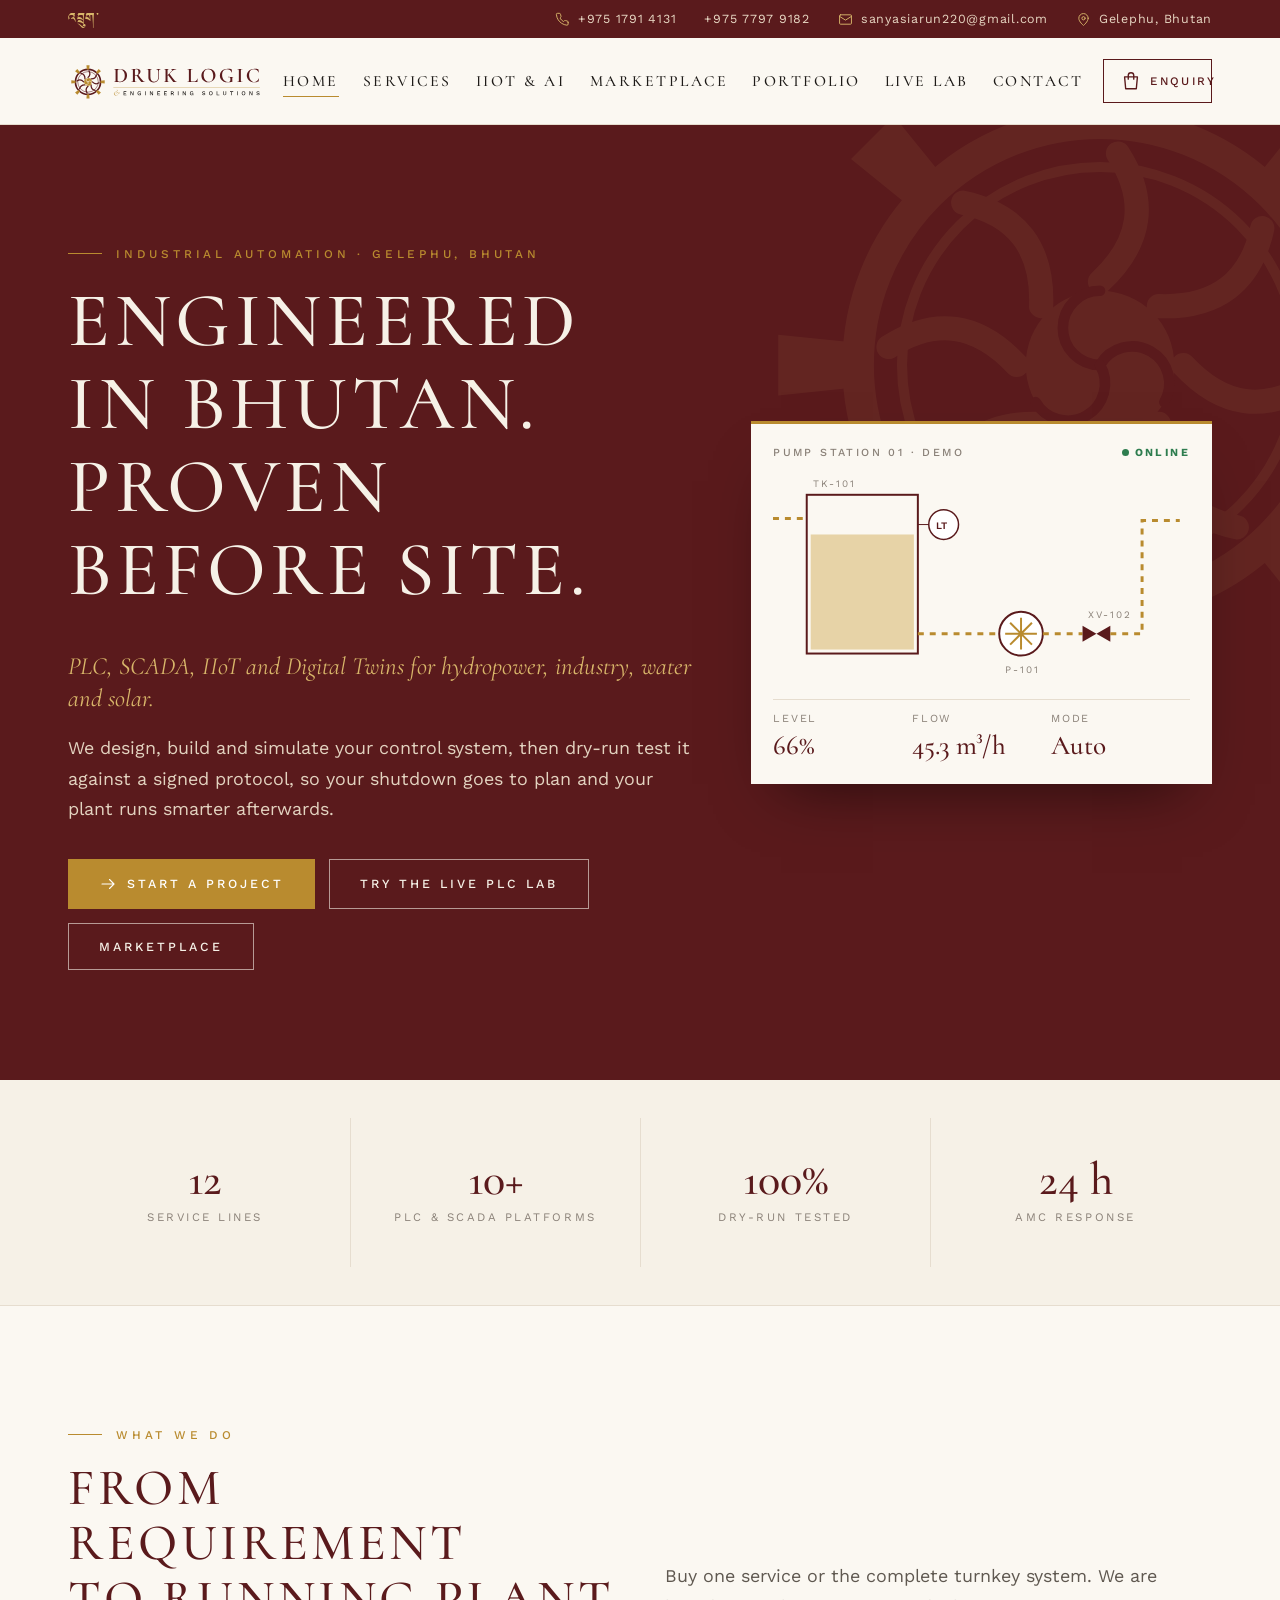
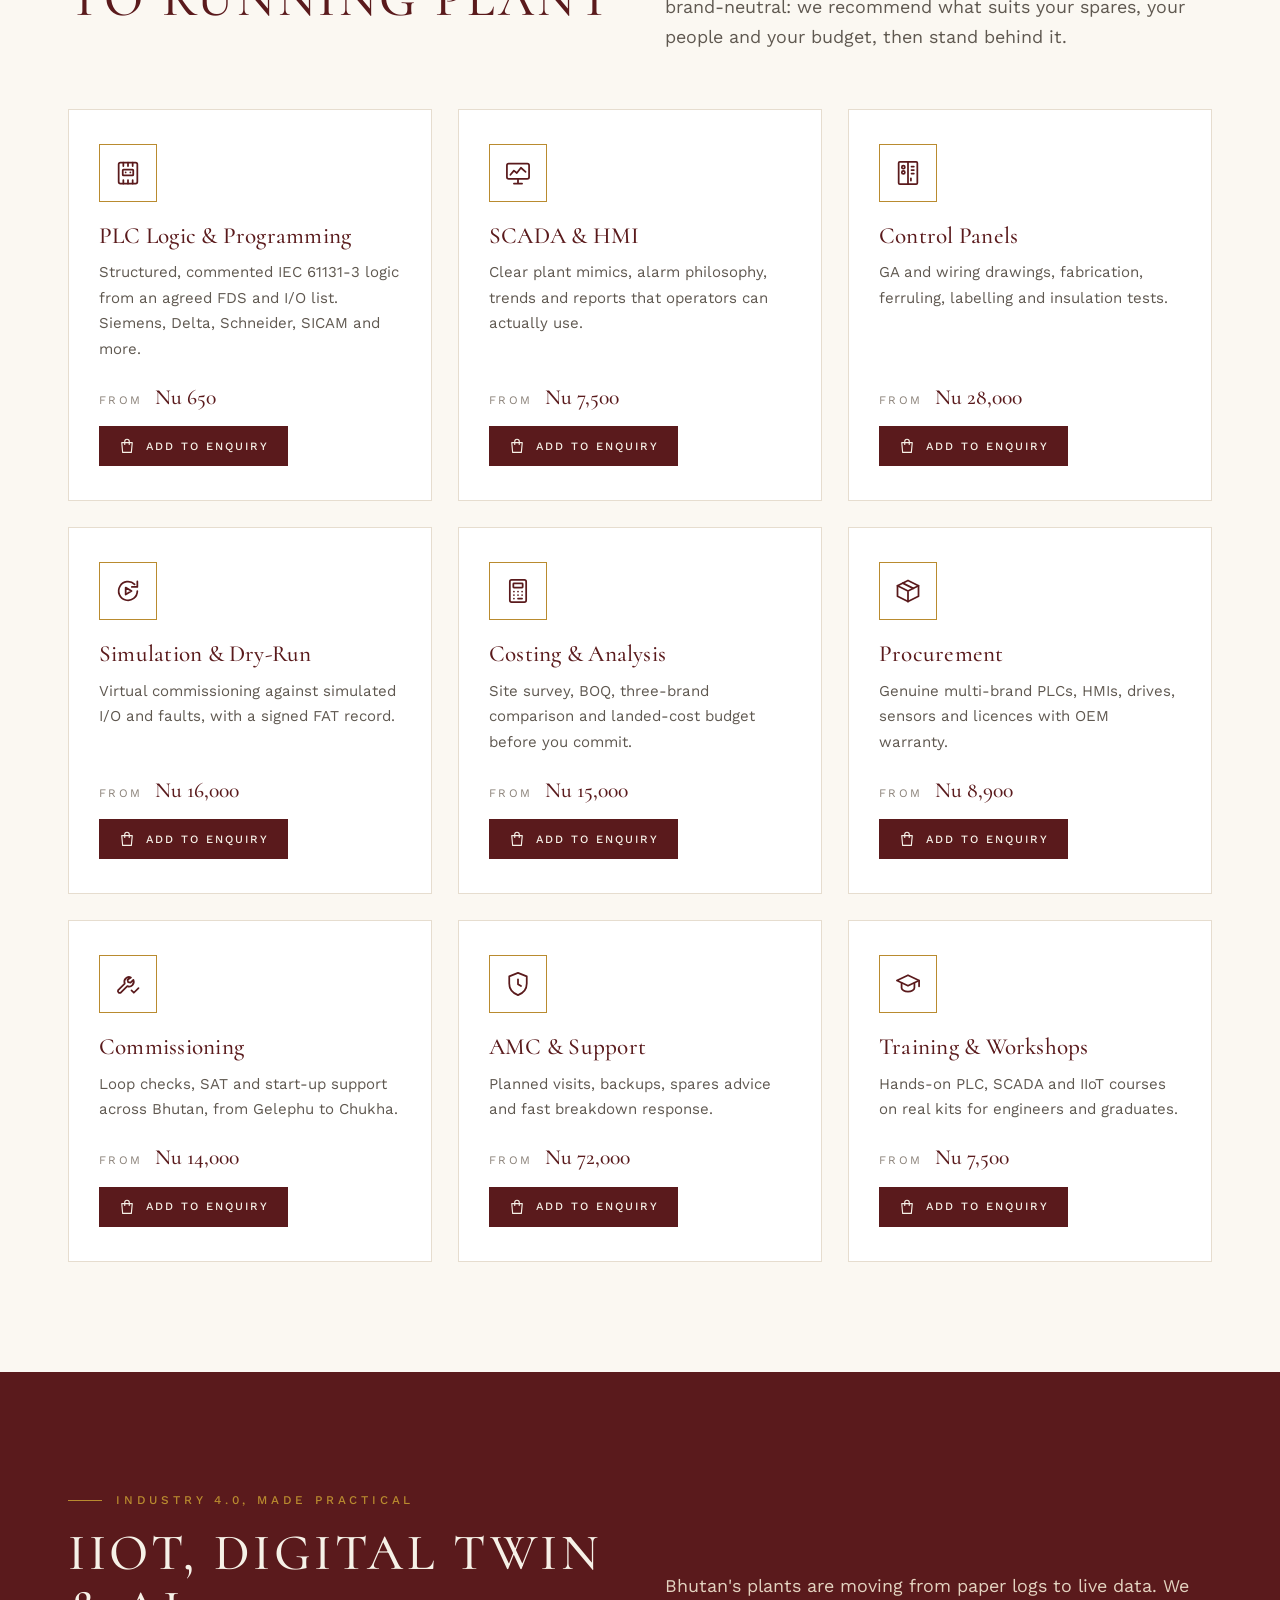
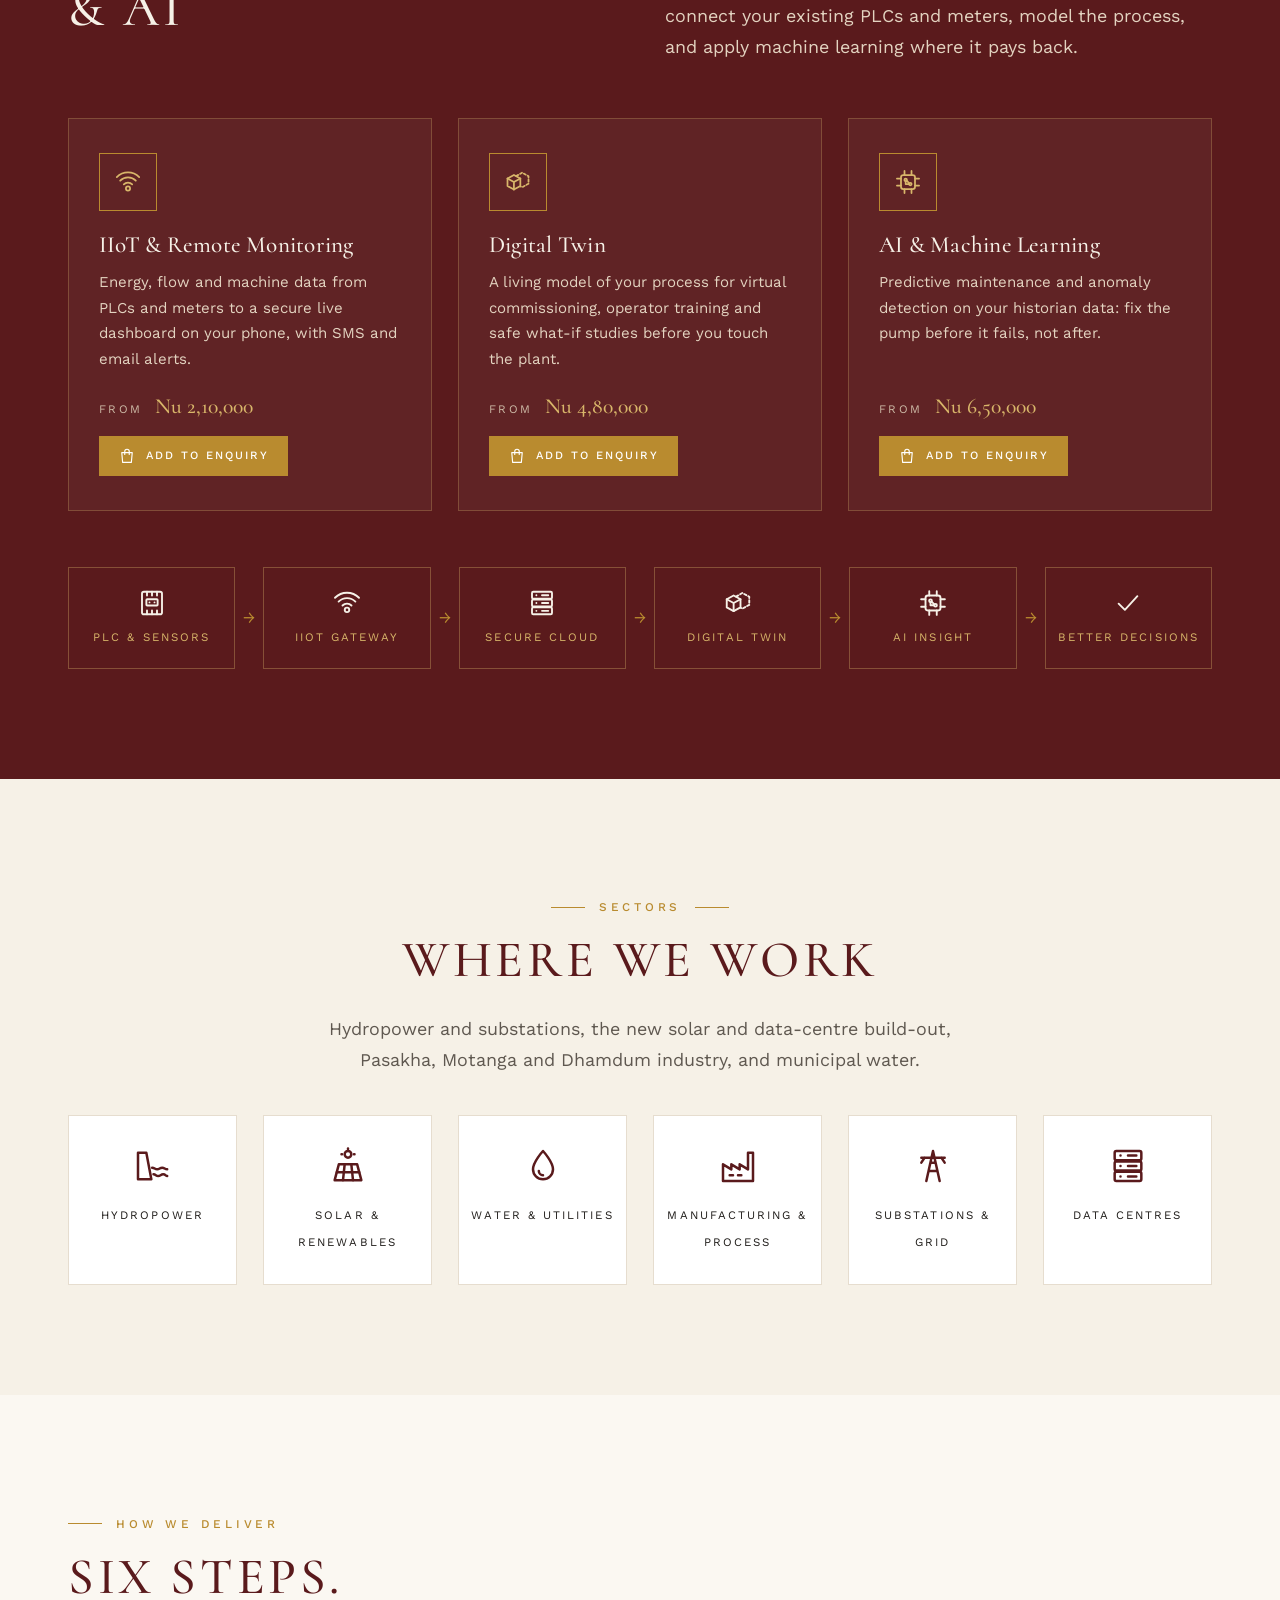
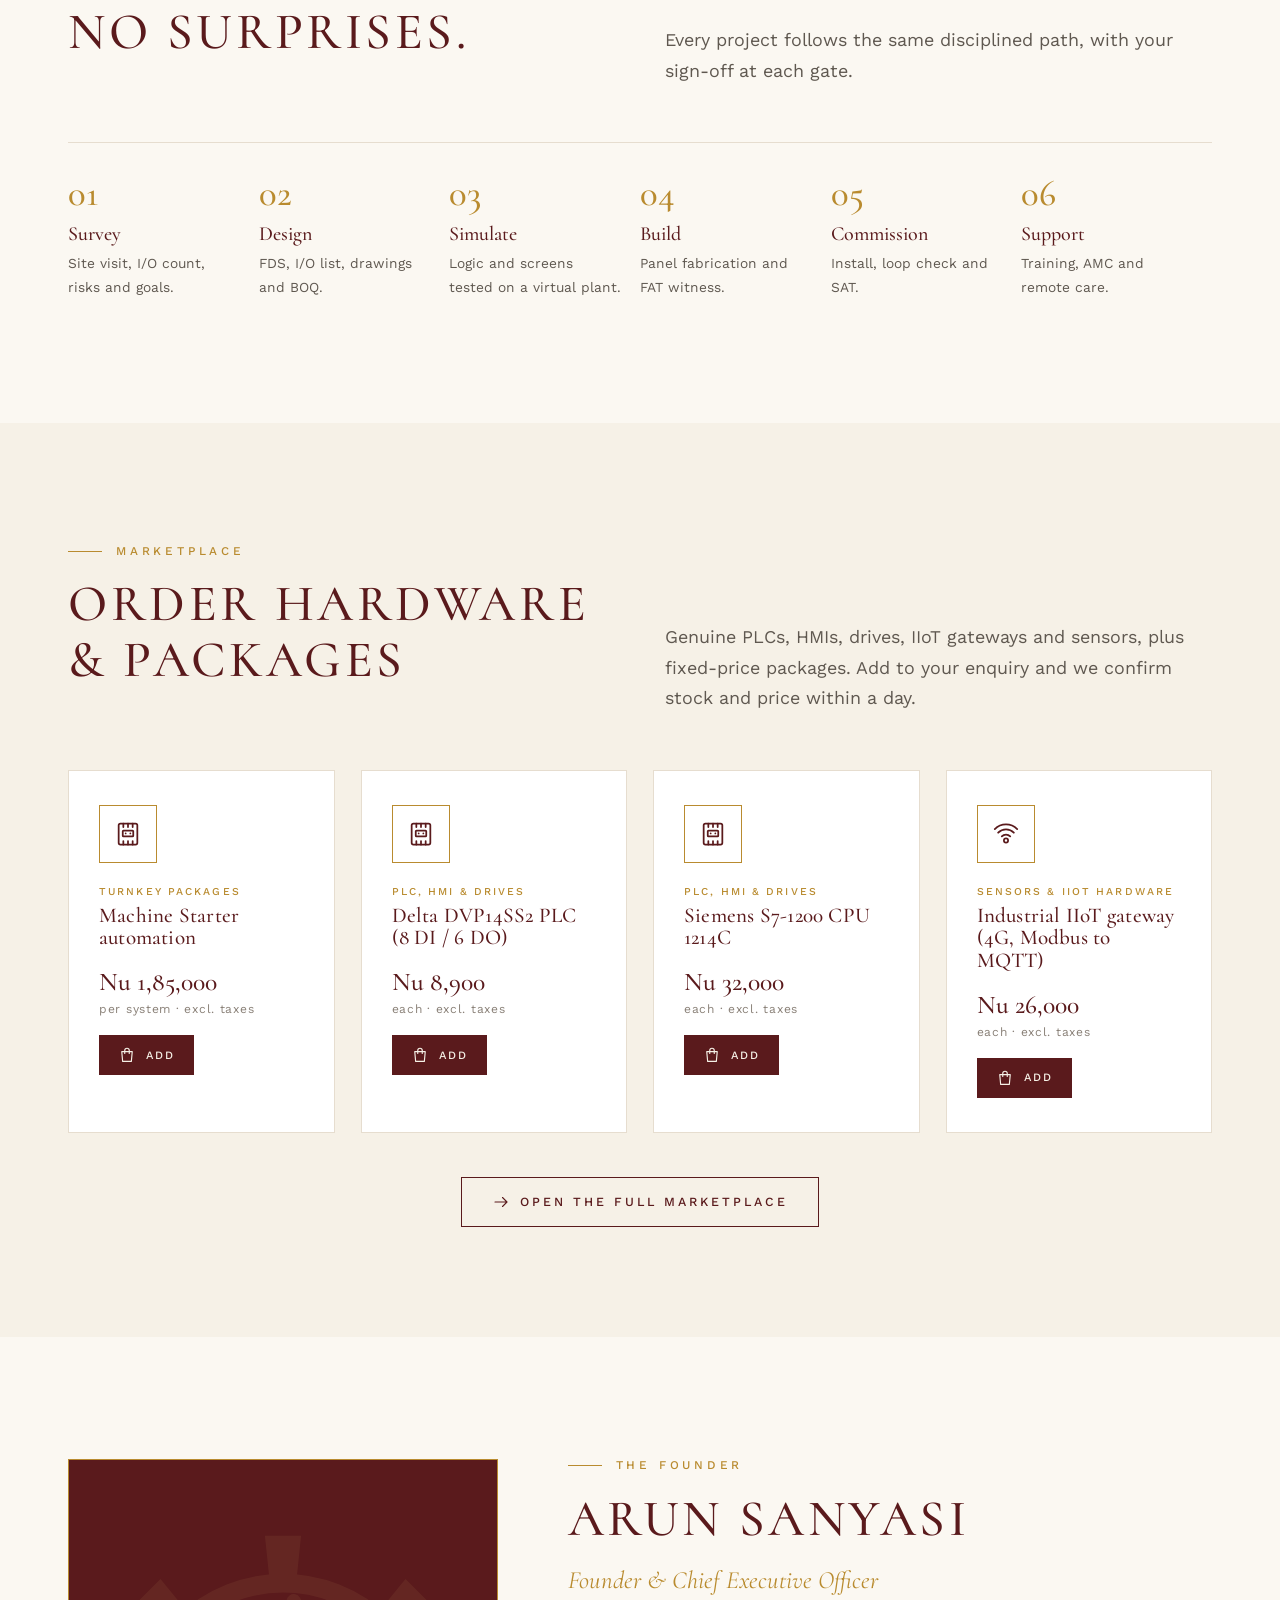
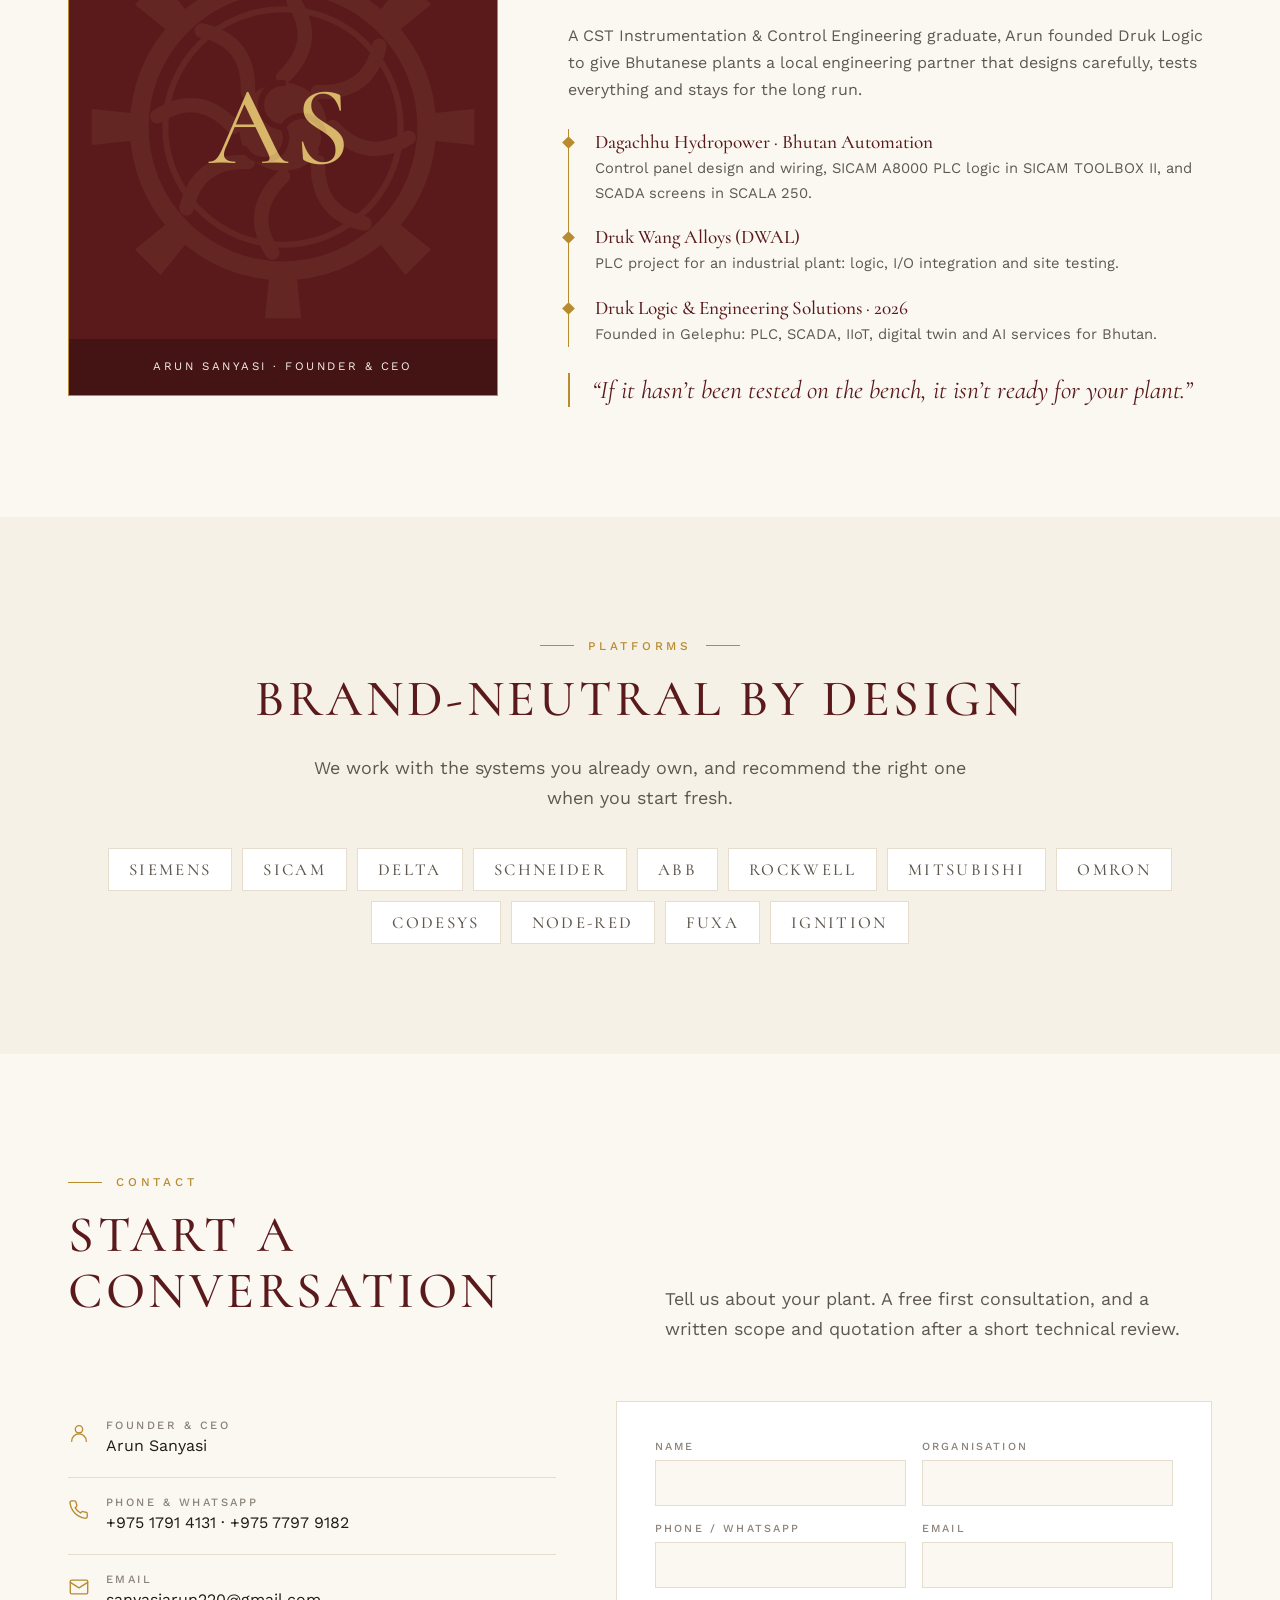
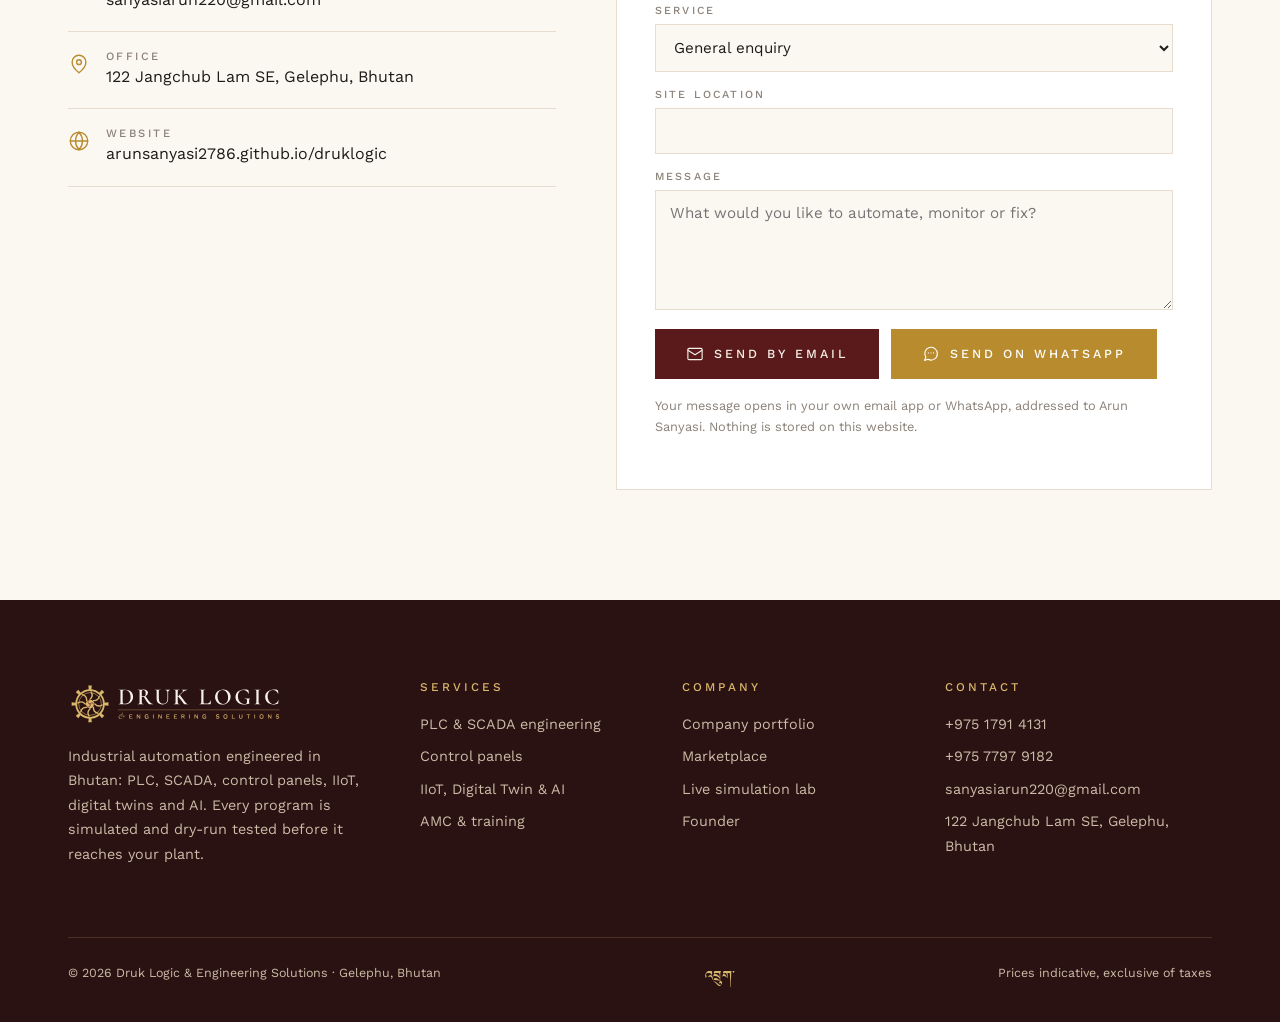
==== index.html @ 0a95125b "Launch Druk Logic & Engineering Solutions website Home, marketplace with enquiry basket (email/Whats" ====
<!DOCTYPE html><html lang="en"><head><meta charset="utf-8"><meta name="viewport" content="width=device-width, initial-scale=1">
<title>Druk Logic & Engineering Solutions | PLC, SCADA, IIoT & Digital Twin, Bhutan</title><meta name="description" content="Bhutanese industrial automation company in Gelephu: PLC logic, SCADA, control panels, IIoT, digital twins and AI. Every program dry-run tested before site.">
<meta property="og:title" content="Druk Logic & Engineering Solutions | PLC, SCADA, IIoT & Digital Twin, Bhutan"><meta property="og:description" content="Bhutanese industrial automation company in Gelephu: PLC logic, SCADA, control panels, IIoT, digital twins and AI. Every program dry-run tested before site."><meta property="og:image" content="https://arunsanyasi2786.github.io/druklogic/assets/img/share.png">
<link rel="icon" href="assets/img/favicon.svg" type="image/svg+xml"><link rel="apple-touch-icon" href="assets/img/icon.png"><link rel="preconnect" href="https://fonts.googleapis.com"><link rel="preconnect" href="https://fonts.gstatic.com" crossorigin><link href="https://fonts.googleapis.com/css2?family=Cormorant:ital,wght@0,400;0,500;0,600;1,400;1,500&family=Work+Sans:wght@300;400;500;600&family=Jomolhari&family=JetBrains+Mono:wght@500;700&display=swap" rel="stylesheet">
<link rel="stylesheet" href="assets/css/site.css"></head><body>
<div class="topbar"><div class="wrap"><span class="dz" title="Druk">འབྲུག་</span>
<a href="tel:+97517914131"><i data-i="phone" class="ico"></i>+975 1791 4131</a><a class="hide-s" href="tel:+97577979182">+975 7797 9182</a>
<a href="mailto:sanyasiarun220@gmail.com"><i data-i="mail" class="ico"></i>sanyasiarun220@gmail.com</a><span class="hide-s"><i data-i="pin" class="ico"></i>Gelephu, Bhutan</span></div></div>
<header class="site"><div class="wrap"><a class="logo" href="index.html" aria-label="Druk Logic & Engineering Solutions home"><img src="assets/img/logo.svg" alt="Druk Logic & Engineering Solutions"></a>
<nav class="main"><a href="index.html" class="on">Home</a><a href="index.html#services" class="">Services</a><a href="index.html#digital" class="">IIoT & AI</a><a href="marketplace.html" class="">Marketplace</a><a href="portfolio.html" class="">Portfolio</a><a href="lab.html" class="">Live Lab</a><a href="index.html#contact" class="">Contact</a></nav>
<div style="display:flex;gap:12px;align-items:center"><button class="basket-btn" data-open-basket><i data-i="bag" class="ico"></i><span class="hide-s">Enquiry</span><b class="basket-count" style="display:none">0</b></button>
<button class="menu-btn" aria-label="Menu"><i data-i="menu" class="ico"></i></button></div></div></header>
<section class="hero" style="padding:0"><img class="wheel" src="assets/img/wheel-gold.svg" alt=""><div class="wrap">
<div><span class="kicker">Industrial automation  ·  Gelephu, Bhutan</span><h1>Engineered in Bhutan.<br>Proven before site.</h1>
<p class="italic">PLC, SCADA, IIoT and Digital Twins for hydropower, industry, water and solar.</p>
<p class="lead">We design, build and simulate your control system, then dry-run test it against a signed protocol, so your shutdown goes to plan and your plant runs smarter afterwards.</p>
<div class="cta"><a class="btn gold" href="#contact"><i data-i="arrow" class="ico"></i> Start a project</a><a class="btn light" href="lab.html">Try the live PLC lab</a><a class="btn light" href="marketplace.html">Marketplace</a></div></div>
<div class="mimic" aria-label="Live pump station mimic (demonstration)"><div class="hd"><span>Pump station 01  ·  Demo</span><b>Online</b></div>
<svg viewBox="0 0 420 220" font-family="Work Sans" font-size="10">
<rect x="34" y="26" width="112" height="160" fill="none" stroke="#5A1A1C" stroke-width="2"/>
<rect class="lvl" x="38" y="66" width="104" height="116" fill="#D8B66A" opacity=".55"/>
<text x="40" y="18" fill="#8A8178" letter-spacing="2">TK-101</text>
<circle cx="90" cy="14" r="0" /><path d="M146 166H226" stroke="#B98B2F" stroke-width="3" class="flow"/>
<circle cx="250" cy="166" r="22" fill="#fff" stroke="#5A1A1C" stroke-width="2"/><g class="spin"><path d="M250 150v32M234 166h32M239 155l22 22M261 155l-22 22" stroke="#B98B2F" stroke-width="2"/></g>
<text x="234" y="206" fill="#8A8178" letter-spacing="2">P-101</text>
<path d="M272 166H312" stroke="#B98B2F" stroke-width="3" class="flow"/><path d="M312 158l14 8-14 8zM340 158l-14 8 14 8z" fill="#5A1A1C"/>
<path d="M340 166H372V52H410" stroke="#B98B2F" stroke-width="3" class="flow" fill="none"/><text x="318" y="150" fill="#8A8178" letter-spacing="2">XV-102</text>
<circle cx="172" cy="56" r="15" fill="#fff" stroke="#5A1A1C" stroke-width="1.5"/><text x="164" y="60" fill="#5A1A1C" font-weight="600">LT</text><path d="M157 56h-11" stroke="#5A1A1C"/>
<path d="M0 50H34" stroke="#B98B2F" stroke-width="3" class="flow"/></svg>
<div class="kpis"><div>Level<b id="kL">68%</b></div><div>Flow<b id="kF">42.6 m³/h</b></div><div>Mode<b>Auto</b></div></div></div></div></section>
<div class="stats"><div class="wrap"><div><b>12</b><span>Service lines</span></div><div><b>10+</b><span>PLC &amp; SCADA platforms</span></div><div><b>100%</b><span>Dry-run tested</span></div><div><b>24 h</b><span>AMC response</span></div></div></div>

<section id="services"><div class="wrap"><div class="head"><div><span class="kicker">What we do</span><h2>From requirement<br>to running plant</h2></div>
<p class="lead">Buy one service or the complete turnkey system. We are brand-neutral: we recommend what suits your spares, your people and your budget, then stand behind it.</p></div>
<div class="grid g3"><article class="card reveal"><div class="ic"><i data-i="plc" class="ico"></i></div><h3>PLC Logic & Programming</h3><p>Structured, commented IEC 61131-3 logic from an agreed FDS and I/O list. Siemens, Delta, Schneider, SICAM and more.</p>
<div class="from">From <b data-price="E04"></b></div><div class="acts"><button class="btn sm" data-add="E04"><i data-i="bag" class="ico"></i> Add to enquiry</button></div></article><article class="card reveal"><div class="ic"><i data-i="scada" class="ico"></i></div><h3>SCADA & HMI</h3><p>Clear plant mimics, alarm philosophy, trends and reports that operators can actually use.</p>
<div class="from">From <b data-price="E06"></b></div><div class="acts"><button class="btn sm" data-add="E06"><i data-i="bag" class="ico"></i> Add to enquiry</button></div></article><article class="card reveal"><div class="ic"><i data-i="panel" class="ico"></i></div><h3>Control Panels</h3><p>GA and wiring drawings, fabrication, ferruling, labelling and insulation tests.</p>
<div class="from">From <b data-price="E07"></b></div><div class="acts"><button class="btn sm" data-add="E07"><i data-i="bag" class="ico"></i> Add to enquiry</button></div></article><article class="card reveal"><div class="ic"><i data-i="simulation" class="ico"></i></div><h3>Simulation & Dry-Run</h3><p>Virtual commissioning against simulated I/O and faults, with a signed FAT record.</p>
<div class="from">From <b data-price="E09"></b></div><div class="acts"><button class="btn sm" data-add="E09"><i data-i="bag" class="ico"></i> Add to enquiry</button></div></article><article class="card reveal"><div class="ic"><i data-i="costing" class="ico"></i></div><h3>Costing & Analysis</h3><p>Site survey, BOQ, three-brand comparison and landed-cost budget before you commit.</p>
<div class="from">From <b data-price="E03"></b></div><div class="acts"><button class="btn sm" data-add="E03"><i data-i="bag" class="ico"></i> Add to enquiry</button></div></article><article class="card reveal"><div class="ic"><i data-i="procurement" class="ico"></i></div><h3>Procurement</h3><p>Genuine multi-brand PLCs, HMIs, drives, sensors and licences with OEM warranty.</p>
<div class="from">From <b data-price="H01"></b></div><div class="acts"><button class="btn sm" data-add="H01"><i data-i="bag" class="ico"></i> Add to enquiry</button></div></article><article class="card reveal"><div class="ic"><i data-i="commissioning" class="ico"></i></div><h3>Commissioning</h3><p>Loop checks, SAT and start-up support across Bhutan, from Gelephu to Chukha.</p>
<div class="from">From <b data-price="E10"></b></div><div class="acts"><button class="btn sm" data-add="E10"><i data-i="bag" class="ico"></i> Add to enquiry</button></div></article><article class="card reveal"><div class="ic"><i data-i="amc" class="ico"></i></div><h3>AMC & Support</h3><p>Planned visits, backups, spares advice and fast breakdown response.</p>
<div class="from">From <b data-price="S01"></b></div><div class="acts"><button class="btn sm" data-add="S01"><i data-i="bag" class="ico"></i> Add to enquiry</button></div></article><article class="card reveal"><div class="ic"><i data-i="training" class="ico"></i></div><h3>Training & Workshops</h3><p>Hands-on PLC, SCADA and IIoT courses on real kits for engineers and graduates.</p>
<div class="from">From <b data-price="T01"></b></div><div class="acts"><button class="btn sm" data-add="T01"><i data-i="bag" class="ico"></i> Add to enquiry</button></div></article></div></div></section>

<section class="dark" id="digital"><div class="wrap"><div class="head"><div><span class="kicker">Industry 4.0, made practical</span><h2>IIoT, Digital Twin<br>&amp; AI</h2></div>
<p class="lead">Bhutan's plants are moving from paper logs to live data. We connect your existing PLCs and meters, model the process, and apply machine learning where it pays back.</p></div>
<div class="grid g3"><article class="card reveal"><div class="ic"><i data-i="iiot" class="ico"></i></div><h3>IIoT & Remote Monitoring</h3><p>Energy, flow and machine data from PLCs and meters to a secure live dashboard on your phone, with SMS and email alerts.</p><div class="from" style="color:#CDBBA7">From <b data-price="D01" style="color:var(--gold-l)"></b></div>
<div class="acts"><button class="btn sm gold" data-add="D01"><i data-i="bag" class="ico"></i> Add to enquiry</button></div></article><article class="card reveal"><div class="ic"><i data-i="twin" class="ico"></i></div><h3>Digital Twin</h3><p>A living model of your process for virtual commissioning, operator training and safe what-if studies before you touch the plant.</p><div class="from" style="color:#CDBBA7">From <b data-price="D04" style="color:var(--gold-l)"></b></div>
<div class="acts"><button class="btn sm gold" data-add="D04"><i data-i="bag" class="ico"></i> Add to enquiry</button></div></article><article class="card reveal"><div class="ic"><i data-i="ai" class="ico"></i></div><h3>AI & Machine Learning</h3><p>Predictive maintenance and anomaly detection on your historian data: fix the pump before it fails, not after.</p><div class="from" style="color:#CDBBA7">From <b data-price="D05" style="color:var(--gold-l)"></b></div>
<div class="acts"><button class="btn sm gold" data-add="D05"><i data-i="bag" class="ico"></i> Add to enquiry</button></div></article></div>
<div class="chain reveal"><div><i data-i="plc" class="ico"></i>PLC &amp; sensors</div><i>&rarr;</i><div><i data-i="iiot" class="ico"></i>IIoT gateway</div><i>&rarr;</i><div><i data-i="datacentre" class="ico"></i>Secure cloud</div><i>&rarr;</i><div><i data-i="twin" class="ico"></i>Digital twin</div><i>&rarr;</i><div><i data-i="ai" class="ico"></i>AI insight</div><i>&rarr;</i><div><i data-i="check" class="ico"></i>Better decisions</div></div></div></section>

<section class="alt"><div class="wrap center"><span class="kicker">Sectors</span><h2>Where we work</h2><p class="lead">Hydropower and substations, the new solar and data-centre build-out, Pasakha, Motanga and Dhamdum industry, and municipal water.</p>
<div class="grid g6" style="margin-top:40px"><div class="sector reveal"><i data-i="hydro" class="ico"></i><span>Hydropower</span></div><div class="sector reveal"><i data-i="solar" class="ico"></i><span>Solar & Renewables</span></div><div class="sector reveal"><i data-i="water" class="ico"></i><span>Water & Utilities</span></div><div class="sector reveal"><i data-i="industry" class="ico"></i><span>Manufacturing & Process</span></div><div class="sector reveal"><i data-i="substation" class="ico"></i><span>Substations & Grid</span></div><div class="sector reveal"><i data-i="datacentre" class="ico"></i><span>Data Centres</span></div></div></div></section>

<section><div class="wrap"><div class="head"><div><span class="kicker">How we deliver</span><h2>Six steps.<br>No surprises.</h2></div><p class="lead">Every project follows the same disciplined path, with your sign-off at each gate.</p></div>
<div class="steps"><div><b>Survey</b><p>Site visit, I/O count, risks and goals.</p></div><div><b>Design</b><p>FDS, I/O list, drawings and BOQ.</p></div><div><b>Simulate</b><p>Logic and screens tested on a virtual plant.</p></div>
<div><b>Build</b><p>Panel fabrication and FAT witness.</p></div><div><b>Commission</b><p>Install, loop check and SAT.</p></div><div><b>Support</b><p>Training, AMC and remote care.</p></div></div></div></section>

<section class="alt"><div class="wrap"><div class="head"><div><span class="kicker">Marketplace</span><h2>Order hardware<br>&amp; packages</h2></div>
<p class="lead">Genuine PLCs, HMIs, drives, IIoT gateways and sensors, plus fixed-price packages. Add to your enquiry and we confirm stock and price within a day.</p></div>
<div class="grid g4"><article class="card prod reveal"><div class="ic"><i data-i="plc" class="ico"></i></div><div class="cat">Turnkey Packages</div><h3>Machine Starter automation</h3>
<div class="price" data-price="P01"></div><div class="unit">per system  ·  excl. taxes</div><div class="acts"><button class="btn sm" data-add="P01"><i data-i="bag" class="ico"></i> Add</button></div></article><article class="card prod reveal"><div class="ic"><i data-i="plc" class="ico"></i></div><div class="cat">PLC, HMI & Drives</div><h3>Delta DVP14SS2 PLC (8 DI / 6 DO)</h3>
<div class="price" data-price="H01"></div><div class="unit">each  ·  excl. taxes</div><div class="acts"><button class="btn sm" data-add="H01"><i data-i="bag" class="ico"></i> Add</button></div></article><article class="card prod reveal"><div class="ic"><i data-i="plc" class="ico"></i></div><div class="cat">PLC, HMI & Drives</div><h3>Siemens S7-1200 CPU 1214C</h3>
<div class="price" data-price="H06"></div><div class="unit">each  ·  excl. taxes</div><div class="acts"><button class="btn sm" data-add="H06"><i data-i="bag" class="ico"></i> Add</button></div></article><article class="card prod reveal"><div class="ic"><i data-i="iiot" class="ico"></i></div><div class="cat">Sensors & IIoT Hardware</div><h3>Industrial IIoT gateway (4G, Modbus to MQTT)</h3>
<div class="price" data-price="I01"></div><div class="unit">each  ·  excl. taxes</div><div class="acts"><button class="btn sm" data-add="I01"><i data-i="bag" class="ico"></i> Add</button></div></article></div><div class="center" style="margin-top:44px"><a class="btn line" href="marketplace.html"><i data-i="arrow" class="ico"></i> Open the full marketplace</a></div></div></section>

<section id="founder"><div class="wrap founder"><div class="portrait reveal"><img class="wheel" src="assets/img/wheel-gold.svg" alt=""><div class="mono">AS</div><div class="cap">Arun Sanyasi  ·  Founder & CEO</div></div>
<div><span class="kicker">The founder</span><h2>Arun Sanyasi</h2><p class="italic" style="margin-top:-8px">Founder & Chief Executive Officer</p>
<p>A CST Instrumentation & Control Engineering graduate, Arun founded Druk Logic to give Bhutanese plants a local engineering partner that designs carefully, tests everything and stays for the long run.</p>
<div class="timeline"><div><b>Dagachhu Hydropower  ·  Bhutan Automation</b><p>Control panel design and wiring, SICAM A8000 PLC logic in SICAM TOOLBOX II, and SCADA screens in SCALA 250.</p></div>
<div><b>Druk Wang Alloys (DWAL)</b><p>PLC project for an industrial plant: logic, I/O integration and site testing.</p></div>
<div><b>Druk Logic &amp; Engineering Solutions  ·  2026</b><p>Founded in Gelephu: PLC, SCADA, IIoT, digital twin and AI services for Bhutan.</p></div></div>
<blockquote>“If it hasn’t been tested on the bench, it isn’t ready for your plant.”</blockquote></div></div></section>

<section class="alt"><div class="wrap center"><span class="kicker">Platforms</span><h2>Brand-neutral by design</h2><p class="lead" style="margin-bottom:34px">We work with the systems you already own, and recommend the right one when you start fresh.</p><div class="chips"><span>Siemens</span><span>SICAM</span><span>Delta</span><span>Schneider</span><span>ABB</span><span>Rockwell</span><span>Mitsubishi</span><span>Omron</span><span>CODESYS</span><span>Node-RED</span><span>FUXA</span><span>Ignition</span></div></div></section>

<section id="contact"><div class="wrap"><div class="head"><div><span class="kicker">Contact</span><h2>Start a<br>conversation</h2></div><p class="lead">Tell us about your plant. A free first consultation, and a written scope and quotation after a short technical review.</p></div>
<div class="contact"><div class="info">
<div><i data-i="user" class="ico"></i><span><b>Founder &amp; CEO</b>Arun Sanyasi</span></div>
<div><i data-i="phone" class="ico"></i><span><b>Phone &amp; WhatsApp</b><a href="tel:+97517914131">+975 1791 4131</a>  ·  <a href="tel:+97577979182">+975 7797 9182</a></span></div>
<div><i data-i="mail" class="ico"></i><span><b>Email</b><a href="mailto:sanyasiarun220@gmail.com">sanyasiarun220@gmail.com</a></span></div>
<div><i data-i="pin" class="ico"></i><span><b>Office</b>122 Jangchub Lam SE, Gelephu, Bhutan</span></div>
<div><i data-i="globe" class="ico"></i><span><b>Website</b>arunsanyasi2786.github.io/druklogic</span></div></div>
<form class="q" data-enquiry><label>Name<input name="name" required></label><label>Organisation<input name="org"></label>
<label>Phone / WhatsApp<input name="phone" required></label><label>Email<input name="email" type="email"></label>
<label class="full">Service<select name="service"><option>General enquiry</option><option>PLC Logic & Programming</option><option>SCADA & HMI</option><option>Control Panels</option><option>Simulation & Dry-Run</option><option>Costing & Analysis</option><option>Procurement</option><option>Commissioning</option><option>AMC & Support</option><option>IIoT & Remote Monitoring</option><option>Digital Twin</option><option>AI & Machine Learning</option><option>Training & Workshops</option></select></label>
<label class="full">Site location<input name="site"></label><label class="full">Message<textarea name="msg" placeholder="What would you like to automate, monitor or fix?"></textarea></label>
<div class="full send"><button class="btn" data-via="mail" type="submit"><i data-i="mail" class="ico"></i> Send by email</button><button class="btn gold" data-via="wa" type="submit"><i data-i="chat" class="ico"></i> Send on WhatsApp</button></div>
<p class="full note">Your message opens in your own email app or WhatsApp, addressed to Arun Sanyasi. Nothing is stored on this website.</p></form></div></div></section>
<footer><div class="wrap"><div class="cols">
<div><a class="logo" href="index.html"><img src="assets/img/logo-reverse.svg" alt="Druk Logic & Engineering Solutions" style="background:transparent"></a>
<p style="color:#CDBBA7">Industrial automation engineered in Bhutan: PLC, SCADA, control panels, IIoT, digital twins and AI. Every program is simulated and dry-run tested before it reaches your plant.</p></div>
<div><h4>Services</h4><a href="index.html#services">PLC &amp; SCADA engineering</a><a href="index.html#services">Control panels</a><a href="index.html#digital">IIoT, Digital Twin &amp; AI</a><a href="index.html#services">AMC &amp; training</a></div>
<div><h4>Company</h4><a href="portfolio.html">Company portfolio</a><a href="marketplace.html">Marketplace</a><a href="lab.html">Live simulation lab</a><a href="index.html#founder">Founder</a></div>
<div><h4>Contact</h4><a href="tel:+97517914131">+975 1791 4131</a><a href="tel:+97577979182">+975 7797 9182</a><a href="mailto:sanyasiarun220@gmail.com">sanyasiarun220@gmail.com</a><a href="https://www.google.com/maps/search/?api=1&query=Jangchub+Lam+Gelephu+Bhutan" target="_blank" rel="noopener">122 Jangchub Lam SE, Gelephu, Bhutan</a></div>
</div><div class="base"><span>&copy; 2026 Druk Logic & Engineering Solutions  ·  Gelephu, Bhutan</span><span class="dz" style="color:var(--gold-l);font-size:1.1rem">འབྲུག་</span><span>Prices indicative, exclusive of taxes</span></div></div></footer>
<script src="assets/js/data.js"></script><script src="assets/js/site.js"></script>
<script>setInterval(()=>{const t=Date.now()/1000;document.getElementById('kL').textContent=Math.round(68+12*Math.sin(t/1.4))+'%';document.getElementById('kF').textContent=(42.6+3*Math.sin(t/2.1)).toFixed(1)+' m³/h'},1000)</script>
</body></html>
---- assets/css/site.css ----
:root{
  --maroon:#5A1A1C;--maroon2:#6E2425;--gold:#B98B2F;--gold-l:#D8B66A;--ink:#1E1B18;--ivory:#F6F1E7;--paper:#FBF8F2;
  --stone:#8A8178;--muted:#5F5850;--line:#E6DDCF;--white:#fff;--ok:#2E7D4F;
  --serif:'Cormorant',Georgia,'Times New Roman',serif;--sans:'Work Sans',system-ui,-apple-system,'Segoe UI',sans-serif;--dz:'Jomolhari',serif;
  --shadow:0 18px 40px -24px rgba(58,20,20,.35);
}
*{box-sizing:border-box}
html{scroll-behavior:smooth}
body{margin:0;font-family:var(--sans);font-size:16px;line-height:1.7;color:var(--ink);background:var(--paper);-webkit-font-smoothing:antialiased}
img,svg{display:block;max-width:100%}
a{color:inherit;text-decoration:none}
button{font:inherit;cursor:pointer}
.wrap{max-width:1200px;margin:0 auto;padding:0 28px}
.ico{width:22px;height:22px;flex:none}
.dz{font-family:var(--dz)}

/* type */
h1,h2,h3{font-family:var(--serif);font-weight:500;line-height:1.08;margin:0 0 .5em;color:var(--maroon)}
h1{font-size:clamp(2.6rem,6vw,4.9rem);text-transform:uppercase;letter-spacing:.06em}
h2{font-size:clamp(2rem,4vw,3.2rem);text-transform:uppercase;letter-spacing:.07em}
h3{font-size:1.6rem;letter-spacing:.01em}
p{margin:0 0 1em;color:var(--muted)}
.kicker{display:inline-flex;align-items:center;gap:14px;font:500 .74rem var(--sans);letter-spacing:.32em;text-transform:uppercase;color:var(--gold);margin-bottom:1.2rem}
.kicker:before{content:"";width:34px;height:1px;background:var(--gold)}
.lead{font-size:1.12rem;max-width:680px}
.italic{font-family:var(--serif);font-style:italic;font-size:1.55rem;color:var(--gold);line-height:1.3}
.center{text-align:center}.center .kicker:after{content:"";width:34px;height:1px;background:var(--gold)}
.center .lead{margin-left:auto;margin-right:auto}

/* buttons */
.btn{display:inline-flex;align-items:center;gap:10px;padding:15px 30px;border:1px solid var(--maroon);background:var(--maroon);color:var(--ivory);font:500 .78rem var(--sans);letter-spacing:.24em;text-transform:uppercase;transition:.25s}
.btn:hover{background:var(--maroon2)}
.btn.gold{background:var(--gold);border-color:var(--gold);color:#fff}.btn.gold:hover{background:#a37a27}
.btn.line{background:transparent;color:var(--maroon)}.btn.line:hover{background:var(--maroon);color:var(--ivory)}
.btn.light{background:transparent;color:var(--ivory);border-color:rgba(246,241,231,.6)}.btn.light:hover{background:var(--ivory);color:var(--maroon)}
.btn.sm{padding:10px 18px;font-size:.7rem;letter-spacing:.18em}
.btn .ico{width:18px;height:18px}

/* top bar + header */
.topbar{background:var(--maroon);color:#E7D6C2;font-size:.78rem;letter-spacing:.06em}
.topbar .wrap{display:flex;gap:28px;justify-content:flex-end;align-items:center;min-height:38px;flex-wrap:wrap}
.topbar a,.topbar span{display:inline-flex;gap:8px;align-items:center}.topbar .ico{width:15px;height:15px;color:var(--gold-l)}
.topbar .dz{margin-right:auto;color:var(--gold-l);font-size:1.05rem}
header.site{position:sticky;top:0;z-index:40;background:rgba(251,248,242,.94);backdrop-filter:blur(10px);border-bottom:1px solid var(--line)}
header.site .wrap{display:flex;align-items:center;justify-content:space-between;min-height:86px;gap:20px}
.logo img{height:50px;width:auto}
nav.main{display:flex;align-items:center;gap:24px}
nav.main a{white-space:nowrap;font:500 .98rem var(--serif);letter-spacing:.16em;text-transform:uppercase;color:var(--ink);position:relative;padding:6px 0}
nav.main a:after{content:"";position:absolute;left:0;right:100%;bottom:0;height:1px;background:var(--gold);transition:.3s}
nav.main a:hover:after,nav.main a.on:after{right:0}
.basket-btn{position:relative;display:inline-flex;align-items:center;gap:8px;border:1px solid var(--maroon);padding:10px 16px;color:var(--maroon);font:500 .72rem var(--sans);letter-spacing:.2em;text-transform:uppercase;background:transparent}
.basket-btn b{position:absolute;top:-9px;right:-9px;background:var(--gold);color:#fff;border-radius:50%;min-width:22px;height:22px;font-size:.7rem;display:grid;place-items:center;letter-spacing:0}
.menu-btn{display:none;background:none;border:0;color:var(--maroon)}
@media(max-width:1220px){nav.main{position:fixed;inset:124px 0 auto 0;background:var(--paper);flex-direction:column;padding:26px;gap:16px;border-bottom:1px solid var(--line);display:none}
  nav.main.open{display:flex}.menu-btn{display:block}.topbar .hide-s{display:none}}

/* hero */
.hero{position:relative;background:var(--maroon);color:var(--ivory);overflow:hidden}
.hero .wrap{display:grid;grid-template-columns:1.15fr .85fr;gap:60px;align-items:center;padding-top:110px;padding-bottom:110px;position:relative}
.hero h1{color:var(--ivory)}.hero p{color:#E3D3C0}
.hero .wheel{position:absolute;right:-180px;top:-120px;width:720px;opacity:.07}
.hero .cta{display:flex;gap:14px;flex-wrap:wrap;margin-top:34px}
.hero .italic{color:var(--gold-l);margin-bottom:1.2rem}
.mimic{background:var(--paper);color:var(--ink);padding:22px;box-shadow:0 30px 60px -30px rgba(0,0,0,.6);border-top:3px solid var(--gold)}
.mimic .hd{display:flex;justify-content:space-between;font:500 .68rem var(--sans);letter-spacing:.22em;text-transform:uppercase;color:var(--stone);margin-bottom:10px}
.mimic .hd b{color:var(--ok);display:inline-flex;gap:6px;align-items:center}.mimic .hd b:before{content:"";width:7px;height:7px;border-radius:50%;background:var(--ok);animation:blink 1.6s infinite}
.mimic .kpis{display:grid;grid-template-columns:repeat(3,1fr);border-top:1px solid var(--line);margin-top:12px}
.mimic .kpis div{padding:10px 0 0;font-size:.68rem;letter-spacing:.16em;text-transform:uppercase;color:var(--stone)}
.mimic .kpis b{display:block;font:500 1.7rem var(--serif);letter-spacing:0;color:var(--maroon);text-transform:none}
@keyframes blink{50%{opacity:.25}}
@keyframes flow{to{stroke-dashoffset:-24}}
@keyframes level{0%,100%{transform:scaleY(.55)}50%{transform:scaleY(.82)}}
.flow{stroke-dasharray:6 6;animation:flow 1s linear infinite}
.lvl{transform-origin:bottom;transform-box:fill-box;animation:level 9s ease-in-out infinite}
.spin{transform-origin:center;transform-box:fill-box;animation:sp 2.4s linear infinite}@keyframes sp{to{transform:rotate(360deg)}}
@media(max-width:960px){.hero .wrap{grid-template-columns:1fr;padding-top:70px;padding-bottom:70px}}

/* sections */
section{padding:110px 0}
section.alt{background:var(--ivory)}
section.dark{background:var(--maroon);color:var(--ivory)}section.dark h2,section.dark h3{color:var(--ivory)}section.dark p{color:#E3D3C0}
.head{display:grid;grid-template-columns:1fr 1fr;gap:50px;align-items:end;margin-bottom:56px}
.head p{margin:0}
@media(max-width:860px){.head{grid-template-columns:1fr;gap:10px}section{padding:76px 0}}
.stats{background:var(--ivory);border-bottom:1px solid var(--line)}
.stats .wrap{display:grid;grid-template-columns:repeat(4,1fr)}
.stats div{padding:38px 20px;border-left:1px solid var(--line);text-align:center}.stats div:first-child{border-left:0}
.stats b{display:block;font:500 2.9rem/1 var(--serif);color:var(--maroon)}
.stats span{font-size:.72rem;letter-spacing:.22em;text-transform:uppercase;color:var(--stone)}
@media(max-width:760px){.stats .wrap{grid-template-columns:1fr 1fr}.stats div:nth-child(3){border-left:0}}

/* cards */
.grid{display:grid;gap:26px}.g2{grid-template-columns:repeat(2,1fr)}.g3{grid-template-columns:repeat(3,1fr)}.g4{grid-template-columns:repeat(4,1fr)}.g6{grid-template-columns:repeat(6,1fr)}
@media(max-width:1000px){.g3,.g4,.g6{grid-template-columns:repeat(2,1fr)}}
@media(max-width:640px){.g2,.g3,.g4,.g6{grid-template-columns:1fr}}
.grid>*{min-width:0}
.card{background:var(--white);border:1px solid var(--line);padding:34px 30px;position:relative;transition:.3s;display:flex;flex-direction:column}
.card:hover{box-shadow:var(--shadow);transform:translateY(-3px);border-color:#d8c9b2}
.card .ic{width:58px;height:58px;border:1px solid var(--gold);display:grid;place-items:center;color:var(--maroon);margin-bottom:22px}
.card .ic .ico{width:28px;height:28px}
.card h3{font-size:1.45rem}
.card p{font-size:.94rem;flex:1}
.card .from{font-size:.72rem;letter-spacing:.2em;text-transform:uppercase;color:var(--stone);margin:6px 0 16px}
.card .from b{font:500 1.35rem var(--serif);letter-spacing:0;color:var(--maroon);text-transform:none;margin-left:6px}
.card .acts{display:flex;gap:10px;flex-wrap:wrap}
.num{font:500 3.4rem/1 var(--serif);color:var(--gold-l);opacity:.9;margin-bottom:12px}
.dark .card{background:rgba(255,255,255,.04);border-color:rgba(216,182,106,.28)}.dark .card .ic{color:var(--gold-l)}
.dark .card:hover{background:rgba(255,255,255,.07)}
.chain{display:flex;align-items:center;justify-content:space-between;gap:8px;margin-top:56px;flex-wrap:wrap}
.chain div{flex:1;min-width:120px;text-align:center;padding:20px 10px;border:1px solid rgba(216,182,106,.35);font-size:.72rem;letter-spacing:.18em;text-transform:uppercase;color:var(--gold-l)}
.chain div .ico{margin:0 auto 10px;width:30px;height:30px;color:var(--ivory)}
.chain i{color:var(--gold);font-style:normal}
.sector{text-align:center;padding:30px 10px;border:1px solid var(--line);background:var(--white)}
.sector .ico{width:40px;height:40px;margin:0 auto 14px;color:var(--maroon)}
.sector span{font-size:.72rem;letter-spacing:.18em;text-transform:uppercase}
.steps{counter-reset:s;display:grid;grid-template-columns:repeat(6,1fr);border-top:1px solid var(--line)}
.steps div{padding:28px 18px 0 0;position:relative}
.steps div:before{counter-increment:s;content:"0" counter(s);font:500 2.3rem var(--serif);color:var(--gold);display:block}
.steps b{font:500 1.25rem var(--serif);color:var(--maroon);display:block;margin:6px 0}
.steps p{font-size:.86rem}
@media(max-width:960px){.steps{grid-template-columns:repeat(2,1fr)}}
.chips{display:flex;flex-wrap:wrap;gap:10px;justify-content:center}
.chips span{border:1px solid var(--line);background:var(--white);padding:10px 20px;font:500 1.05rem var(--serif);letter-spacing:.14em;text-transform:uppercase;color:var(--muted)}

/* founder */
.founder{display:grid;grid-template-columns:.8fr 1.2fr;gap:70px;align-items:center}
.portrait{aspect-ratio:4/5;background:var(--maroon);position:relative;display:grid;place-items:center;overflow:hidden;border:1px solid var(--gold)}
.portrait .mono{font:500 7rem var(--serif);color:var(--gold-l);letter-spacing:.06em}
.portrait .wheel{position:absolute;width:150%;opacity:.08}
.portrait .cap{position:absolute;bottom:0;left:0;right:0;padding:18px;background:rgba(0,0,0,.25);color:var(--ivory);font-size:.72rem;letter-spacing:.22em;text-transform:uppercase;text-align:center}
.timeline{border-left:1px solid var(--gold);padding-left:26px;margin:26px 0}
.timeline div{margin-bottom:18px;position:relative}.timeline div:before{content:"";position:absolute;left:-31px;top:9px;width:9px;height:9px;background:var(--gold);transform:rotate(45deg)}
.timeline b{font:500 1.2rem var(--serif);color:var(--maroon)}.timeline p{margin:0;font-size:.92rem}
blockquote{margin:0;font:italic 1.6rem/1.35 var(--serif);color:var(--maroon);border-left:2px solid var(--gold);padding-left:22px}
@media(max-width:900px){.founder{grid-template-columns:1fr;gap:36px}.portrait{max-width:380px}}

/* contact */
.contact{display:grid;grid-template-columns:.9fr 1.1fr;gap:60px}
.info div{display:flex;gap:16px;padding:18px 0;border-bottom:1px solid var(--line)}
.info .ico{color:var(--gold);margin-top:3px}.info b{display:block;font:500 .7rem var(--sans);letter-spacing:.22em;text-transform:uppercase;color:var(--stone)}
form.q{background:var(--white);border:1px solid var(--line);padding:38px;display:grid;grid-template-columns:1fr 1fr;gap:16px}
form.q .full{grid-column:1/-1}
label{font:500 .68rem var(--sans);letter-spacing:.2em;text-transform:uppercase;color:var(--stone);display:block}
input,select,textarea{width:100%;margin-top:7px;padding:13px 14px;border:1px solid var(--line);background:var(--paper);font:400 .95rem var(--sans);color:var(--ink);border-radius:0}
input:focus,select:focus,textarea:focus{outline:1px solid var(--gold);border-color:var(--gold)}
textarea{min-height:120px;resize:vertical}
.send{display:flex;gap:12px;flex-wrap:wrap}
.note{font-size:.8rem;color:var(--stone)}
@media(max-width:900px){.contact{grid-template-columns:1fr}form.q{grid-template-columns:1fr;padding:26px}}

/* footer */
footer{background:#2A1112;color:#CDBBA7;padding:80px 0 30px;font-size:.9rem}
footer .cols{display:grid;grid-template-columns:1.4fr 1fr 1fr 1.2fr;gap:40px}
footer h4{font:500 .74rem var(--sans);letter-spacing:.26em;text-transform:uppercase;color:var(--gold-l);margin:0 0 18px}
footer a{display:block;margin-bottom:8px}footer a:hover{color:#fff}
footer .logo img{height:46px;margin-bottom:18px}
footer .base{border-top:1px solid rgba(216,182,106,.2);margin-top:56px;padding-top:24px;display:flex;justify-content:space-between;gap:20px;flex-wrap:wrap;font-size:.78rem}
@media(max-width:860px){footer .cols{grid-template-columns:1fr 1fr}}

/* page hero (inner pages) */
.phero{background:var(--maroon);color:var(--ivory);padding:90px 0 80px;position:relative;overflow:hidden}
.phero h1{color:var(--ivory);font-size:clamp(2.4rem,5vw,4rem)}.phero p{color:#E3D3C0}
.phero .wheel{position:absolute;right:-120px;top:-140px;width:560px;opacity:.07}

/* marketplace */
.toolbar{display:flex;gap:14px;flex-wrap:wrap;align-items:center;margin-bottom:34px;position:sticky;top:86px;background:var(--paper);padding:16px 0;z-index:5;border-bottom:1px solid var(--line)}
.toolbar .search{flex:1;min-width:220px;position:relative}.toolbar .search input{margin:0;padding-left:42px;background:#fff}
.toolbar .search .ico{position:absolute;left:13px;top:13px;color:var(--stone)}
.toolbar select{width:auto;margin:0;background:#fff}
.filters{display:flex;gap:8px;flex-wrap:wrap;margin-bottom:30px}
.filters button{border:1px solid var(--line);background:#fff;padding:9px 16px;font:500 .7rem var(--sans);letter-spacing:.16em;text-transform:uppercase;color:var(--muted)}
.filters button.on{background:var(--maroon);border-color:var(--maroon);color:var(--ivory)}
.prod .cat{font:500 .66rem var(--sans);letter-spacing:.2em;text-transform:uppercase;color:var(--gold);margin-bottom:6px}
.prod h3{font-size:1.32rem;margin-bottom:.4em}
.prod .price{font:500 1.6rem var(--serif);color:var(--maroon);margin:8px 0 2px}
.prod .unit{font-size:.75rem;color:var(--stone);letter-spacing:.06em;margin-bottom:16px}
.qty{display:inline-flex;border:1px solid var(--line);align-items:center}
.qty button{background:#fff;border:0;width:36px;height:40px;color:var(--maroon);display:grid;place-items:center}.qty button .ico{width:16px;height:16px}
.qty input{width:46px;margin:0;border:0;text-align:center;padding:0;height:40px;background:#fff}
.disclaimer{background:var(--ivory);border-left:2px solid var(--gold);padding:18px 22px;font-size:.86rem;color:var(--muted);margin-top:40px}

/* drawer */
.drawer{position:fixed;inset:0;z-index:90;display:none}
.drawer.open{display:block}
.drawer .bg{position:absolute;inset:0;background:rgba(30,15,15,.5)}
.drawer .pane{position:absolute;right:0;top:0;bottom:0;width:min(520px,100%);background:var(--paper);overflow:auto;padding:34px;box-shadow:-20px 0 50px rgba(0,0,0,.25)}
.drawer h3{font-size:2rem;text-transform:uppercase;letter-spacing:.06em}
.drawer .x{position:absolute;right:22px;top:24px;background:none;border:0;color:var(--maroon)}
.line-item{display:grid;grid-template-columns:1fr auto auto;gap:12px;align-items:center;padding:14px 0;border-bottom:1px solid var(--line);font-size:.9rem}
.line-item small{display:block;color:var(--stone)}
.line-item .rm{background:none;border:0;color:var(--stone)}.line-item .rm .ico{width:16px;height:16px}
.total{display:flex;justify-content:space-between;padding:16px 0;font:500 1.3rem var(--serif);color:var(--maroon)}
.drawer form{display:grid;gap:12px;margin-top:14px}
.empty{color:var(--stone);font-size:.92rem;padding:20px 0}
.toast{position:fixed;left:50%;bottom:26px;transform:translateX(-50%) translateY(140%);background:var(--ink);color:var(--ivory);padding:14px 22px;font-size:.86rem;z-index:99;transition:.35s}
.toast.show{transform:translateX(-50%) translateY(0)}

/* portfolio */
.proj{display:grid;grid-template-columns:1fr 1fr;border:1px solid var(--line);background:#fff;margin-bottom:30px}
.proj .art{background:var(--ivory);display:grid;place-items:center;padding:30px;min-height:300px;border-right:1px solid var(--line)}
.proj .txt{padding:40px}
.tag{display:inline-block;font:500 .64rem var(--sans);letter-spacing:.2em;text-transform:uppercase;padding:6px 12px;border:1px solid var(--gold);color:var(--gold);margin:0 6px 14px 0}
.tag.f{background:var(--maroon);border-color:var(--maroon);color:var(--ivory)}
.proj ul{padding-left:18px;margin:0 0 12px;color:var(--muted);font-size:.92rem}
@media(max-width:860px){.proj{grid-template-columns:1fr}.proj .art{border-right:0;border-bottom:1px solid var(--line)}}
.deliv{display:grid;grid-template-columns:repeat(3,1fr);gap:0;border-top:1px solid var(--line);border-left:1px solid var(--line)}
.deliv div{padding:28px;border-right:1px solid var(--line);border-bottom:1px solid var(--line);background:#fff}
.deliv b{font:500 1.25rem var(--serif);color:var(--maroon);display:block}
@media(max-width:760px){.deliv{grid-template-columns:1fr}}
.reveal{opacity:0;transform:translateY(18px);transition:opacity .8s,transform .8s}.reveal.in{opacity:1;transform:none}
@media print{header.site,.topbar,.drawer,.toast{display:none}}
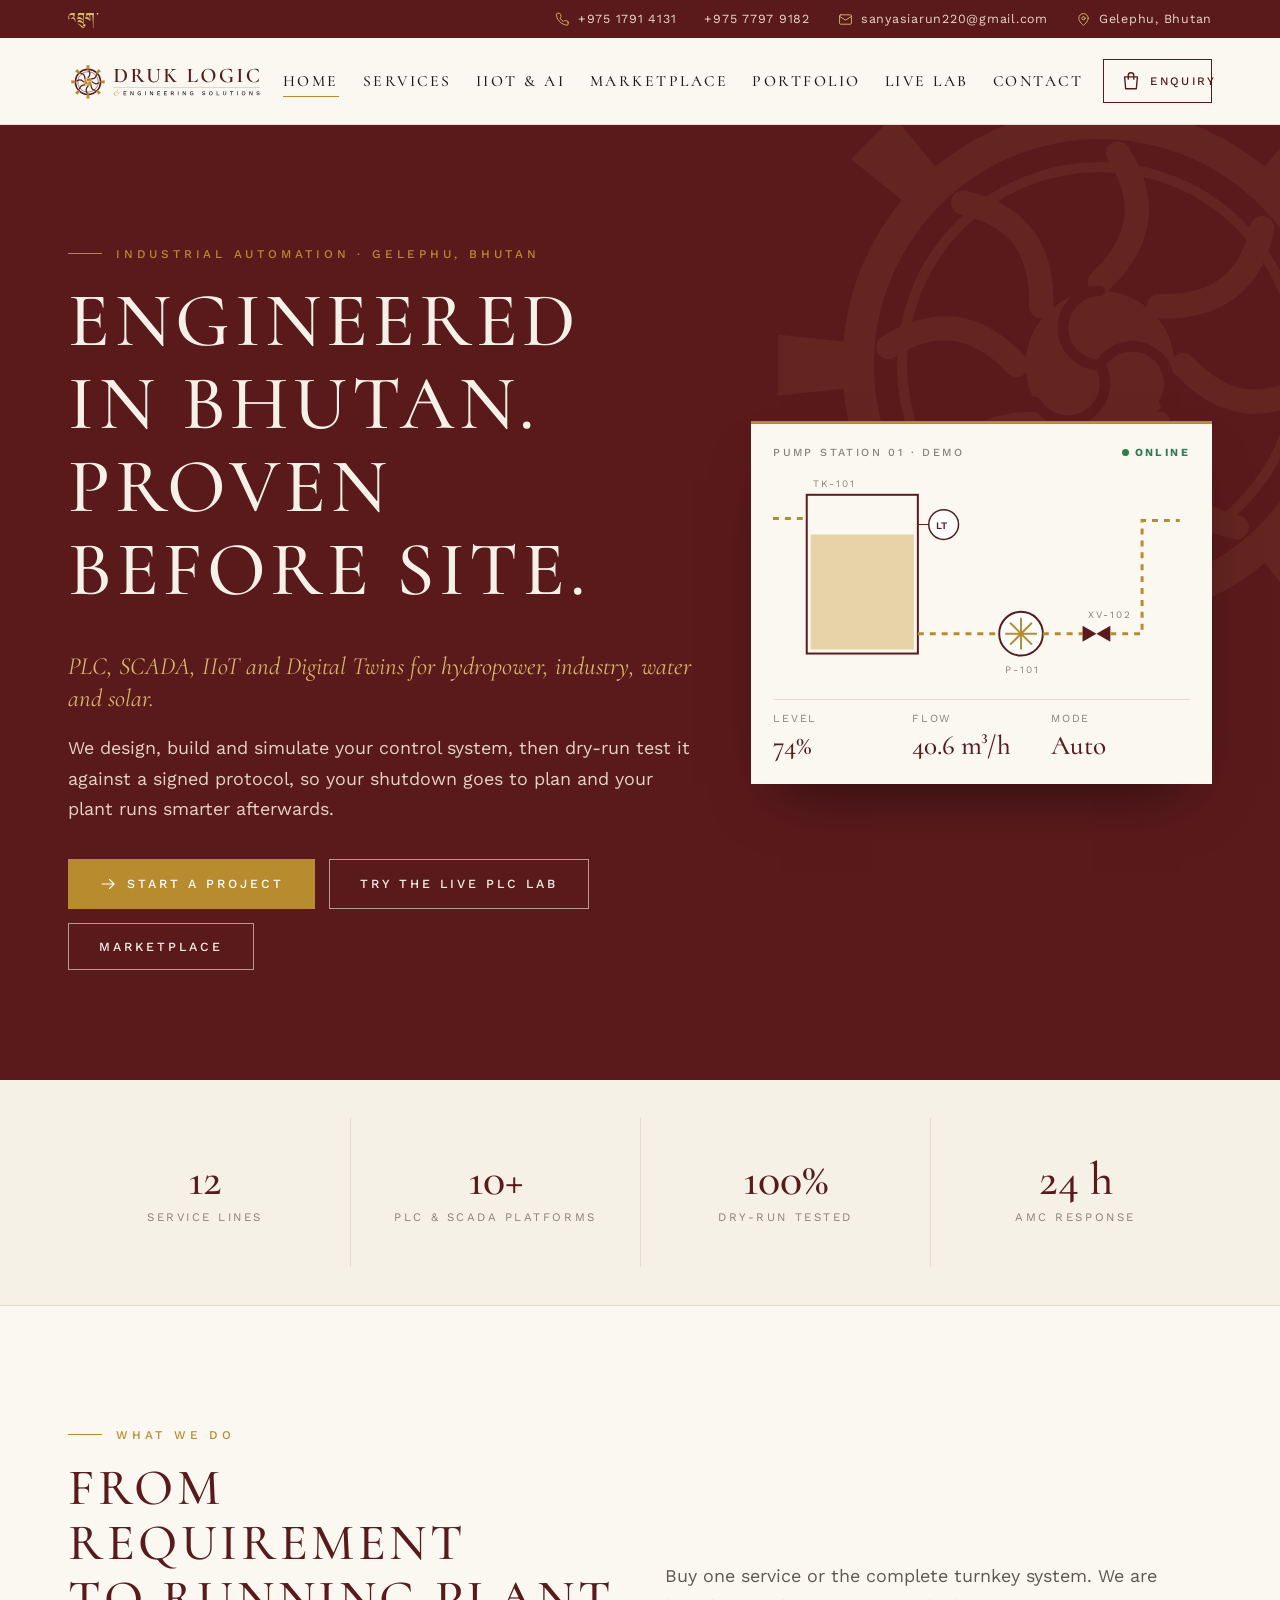
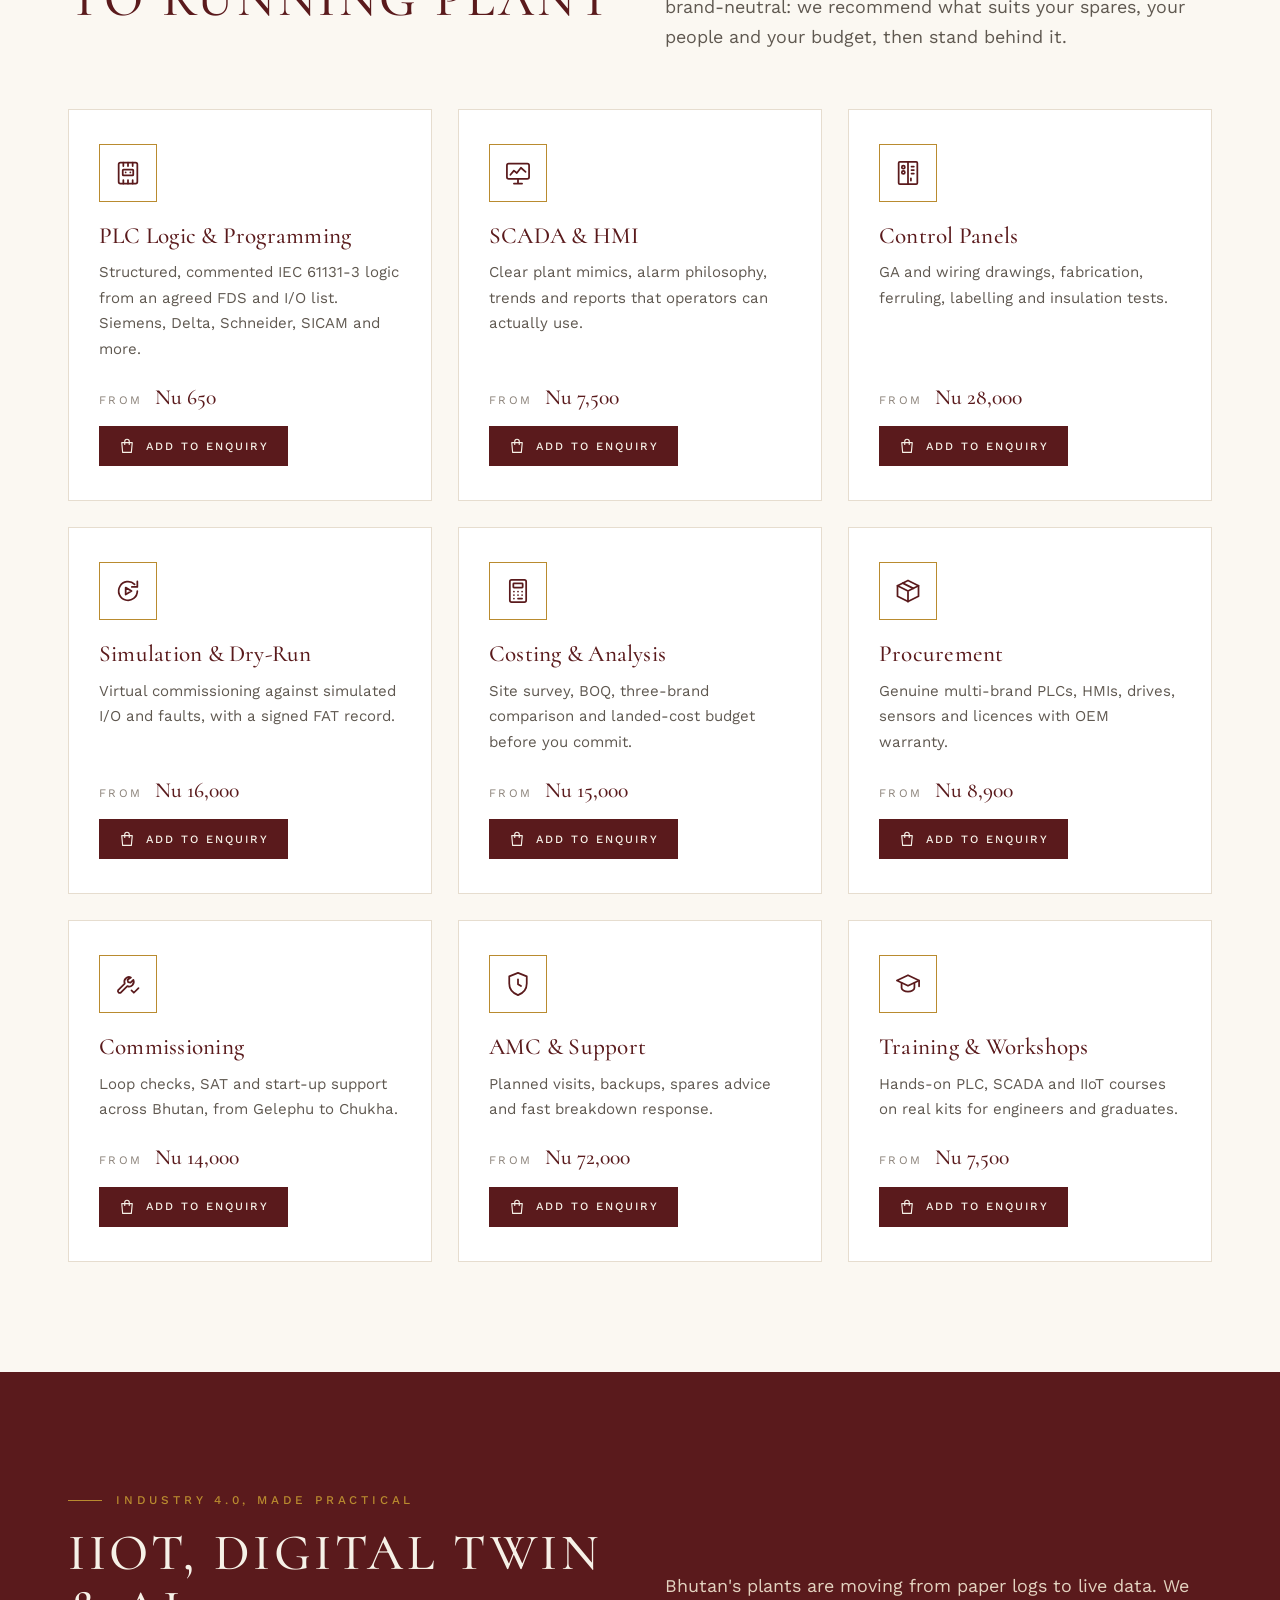
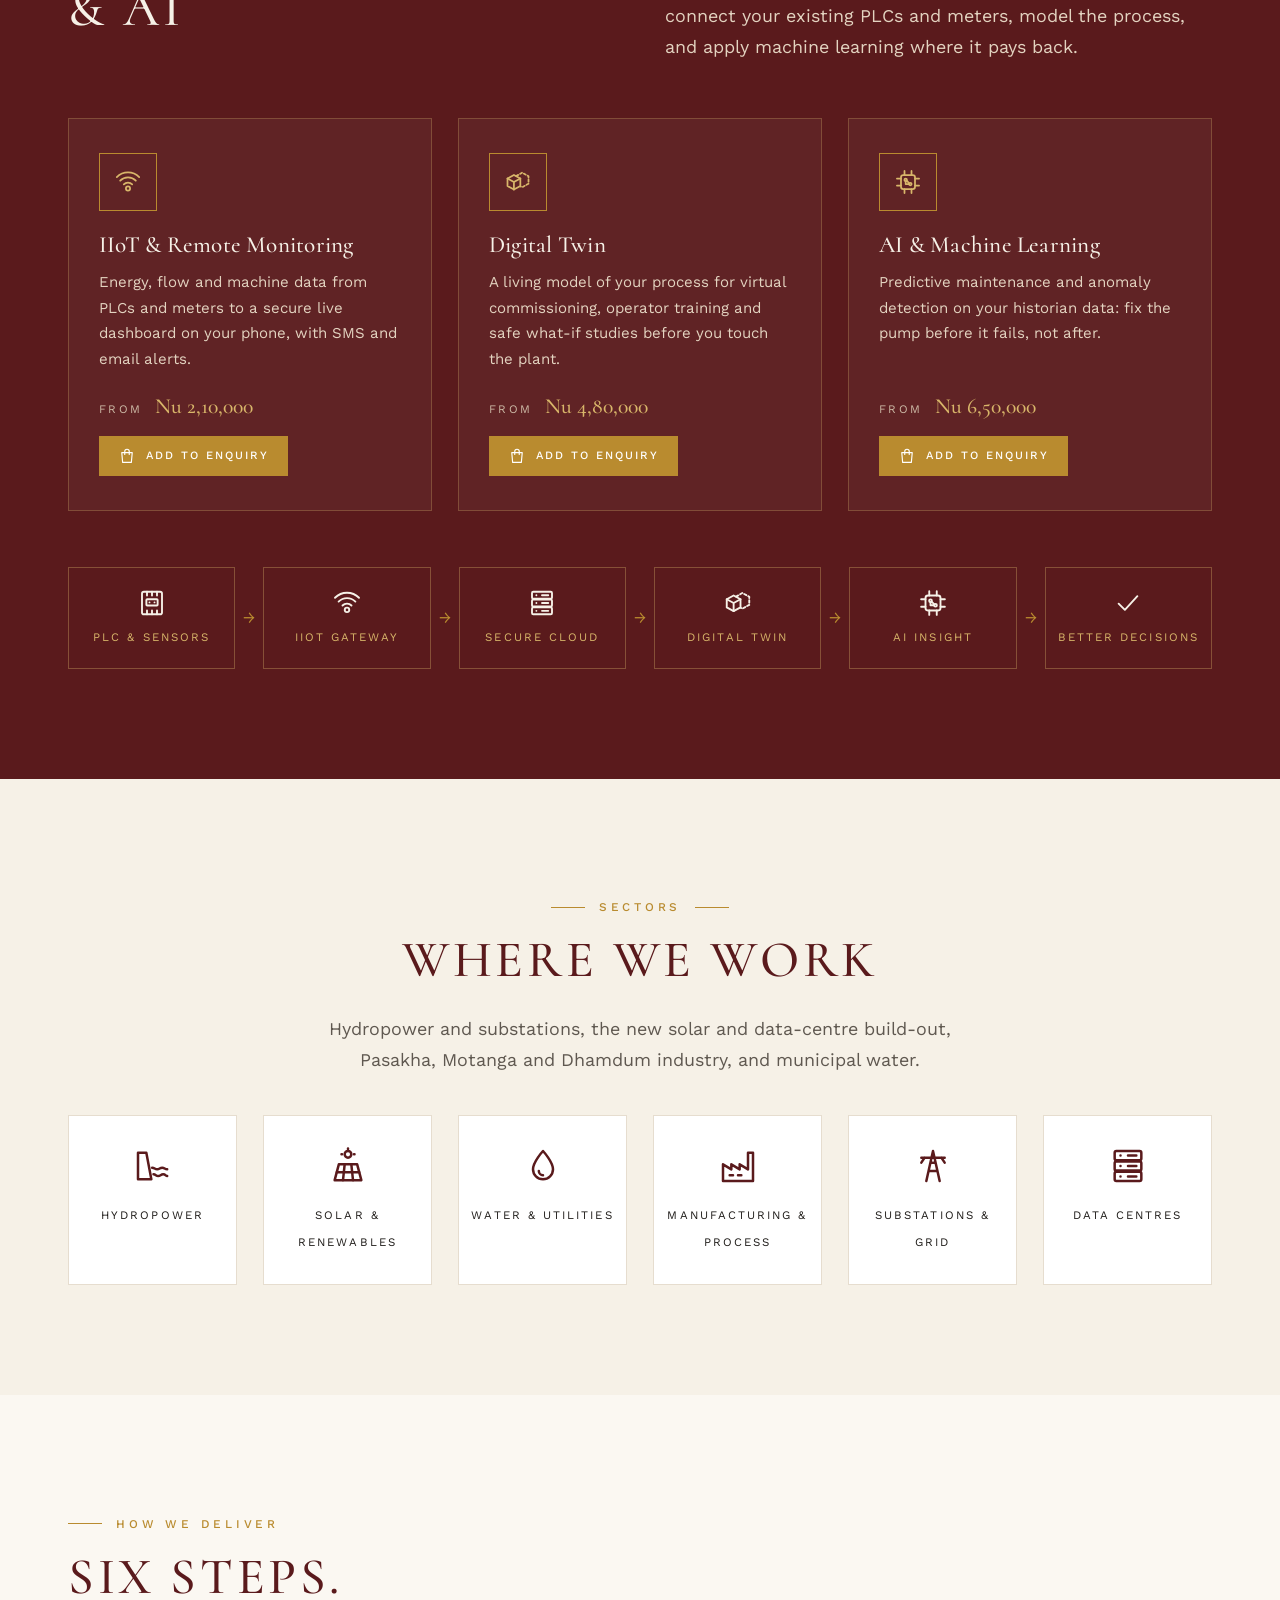
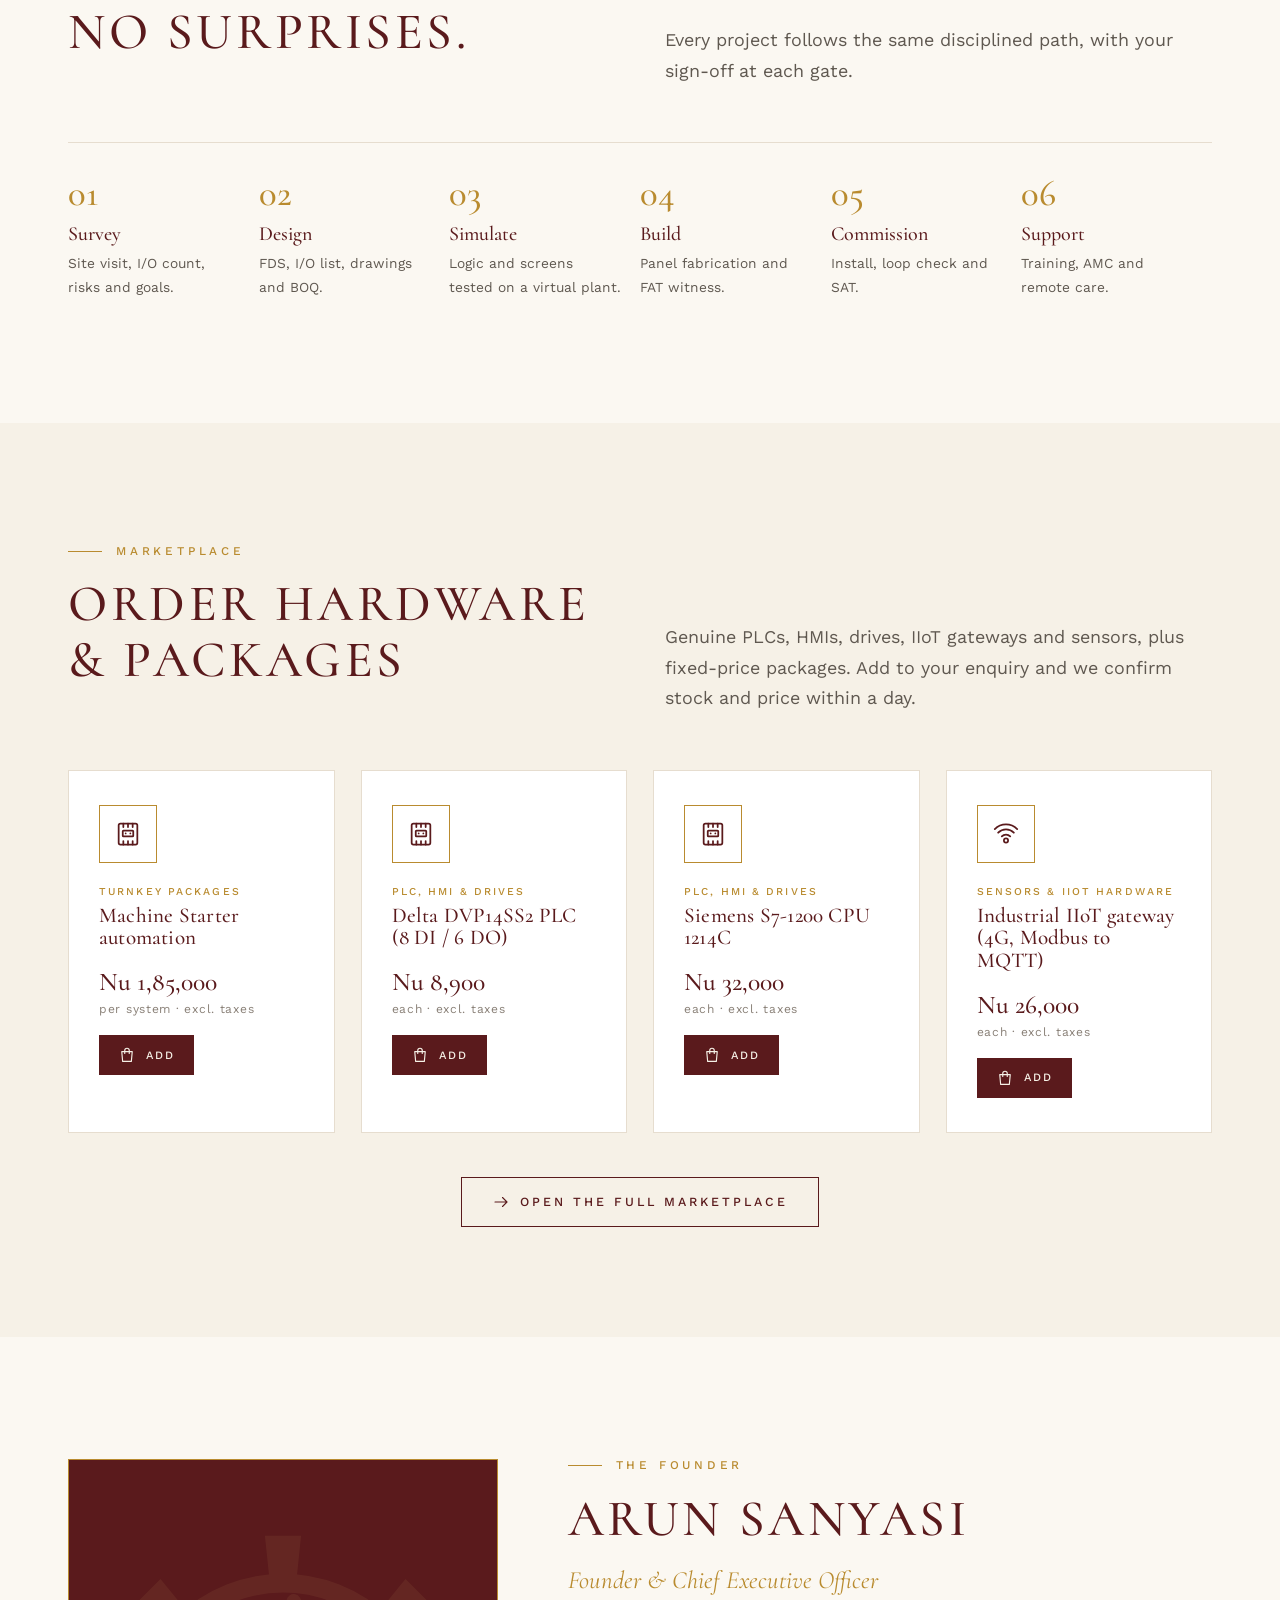
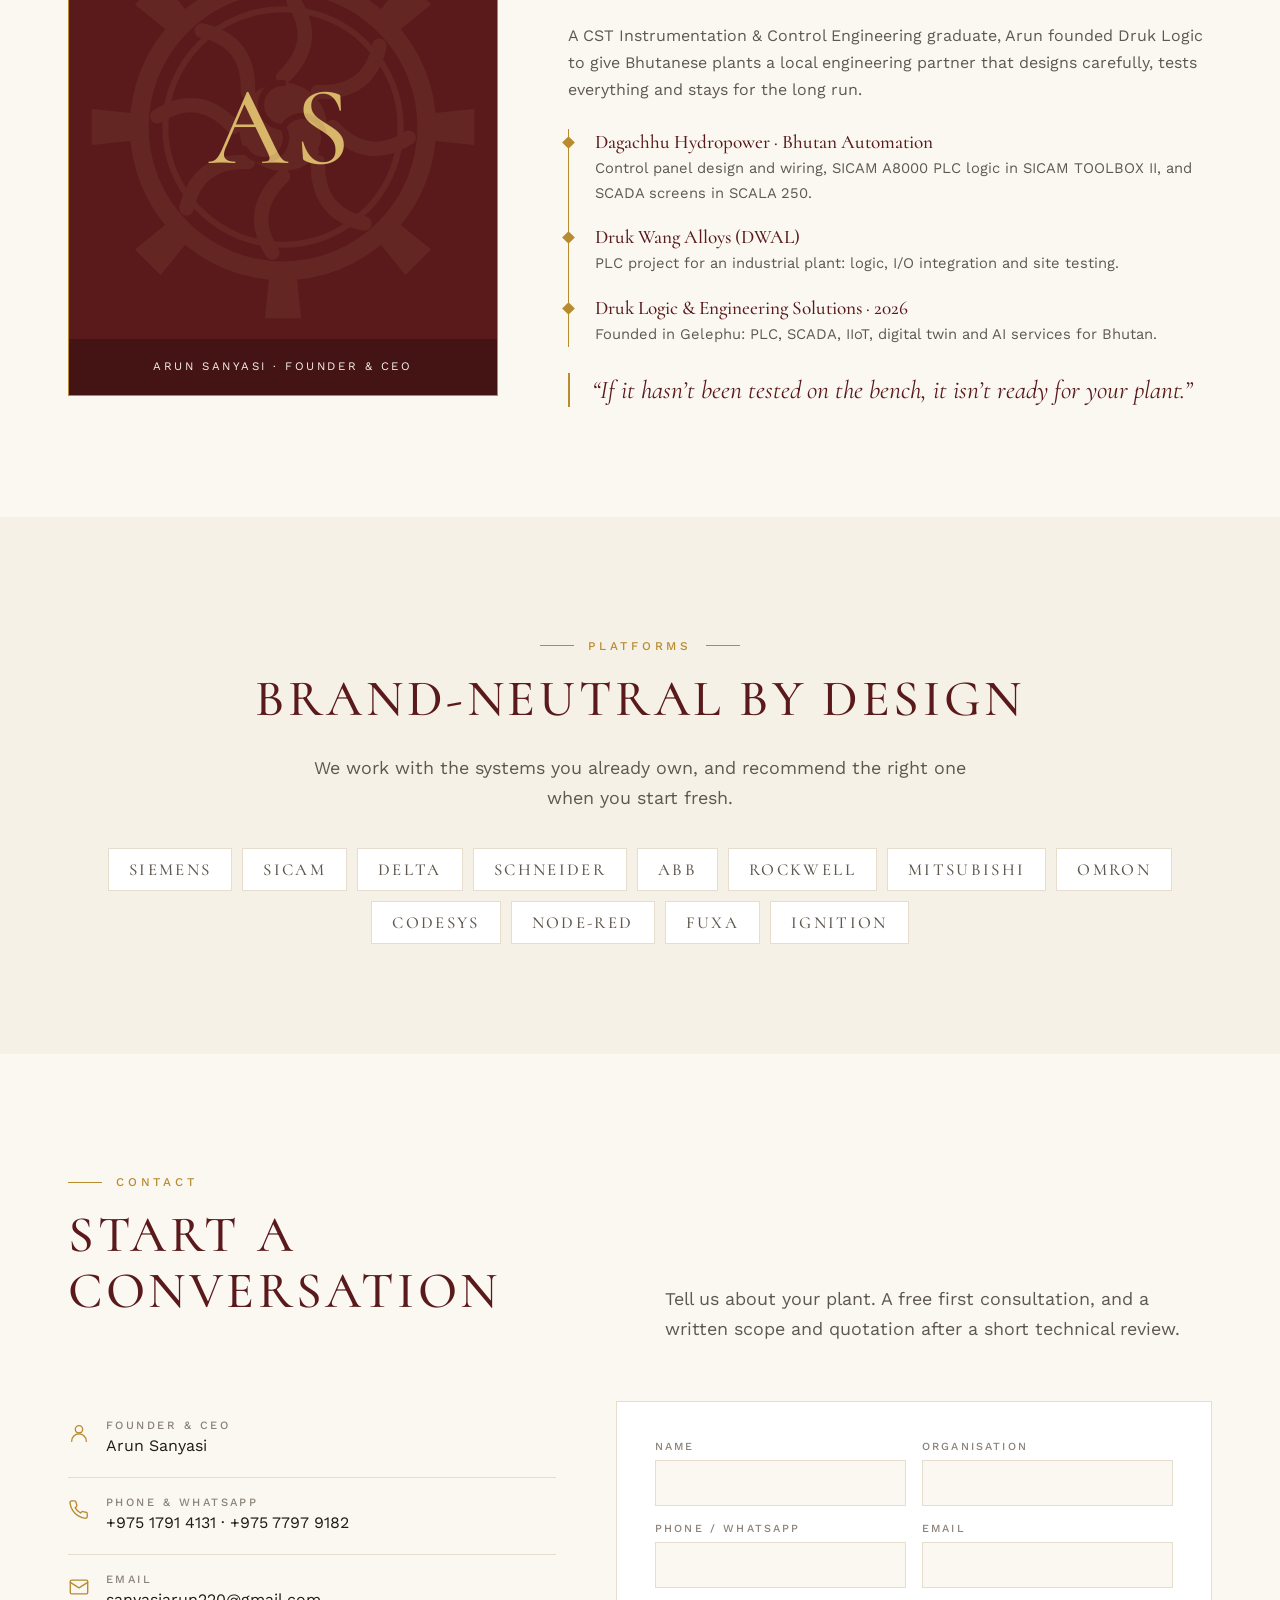
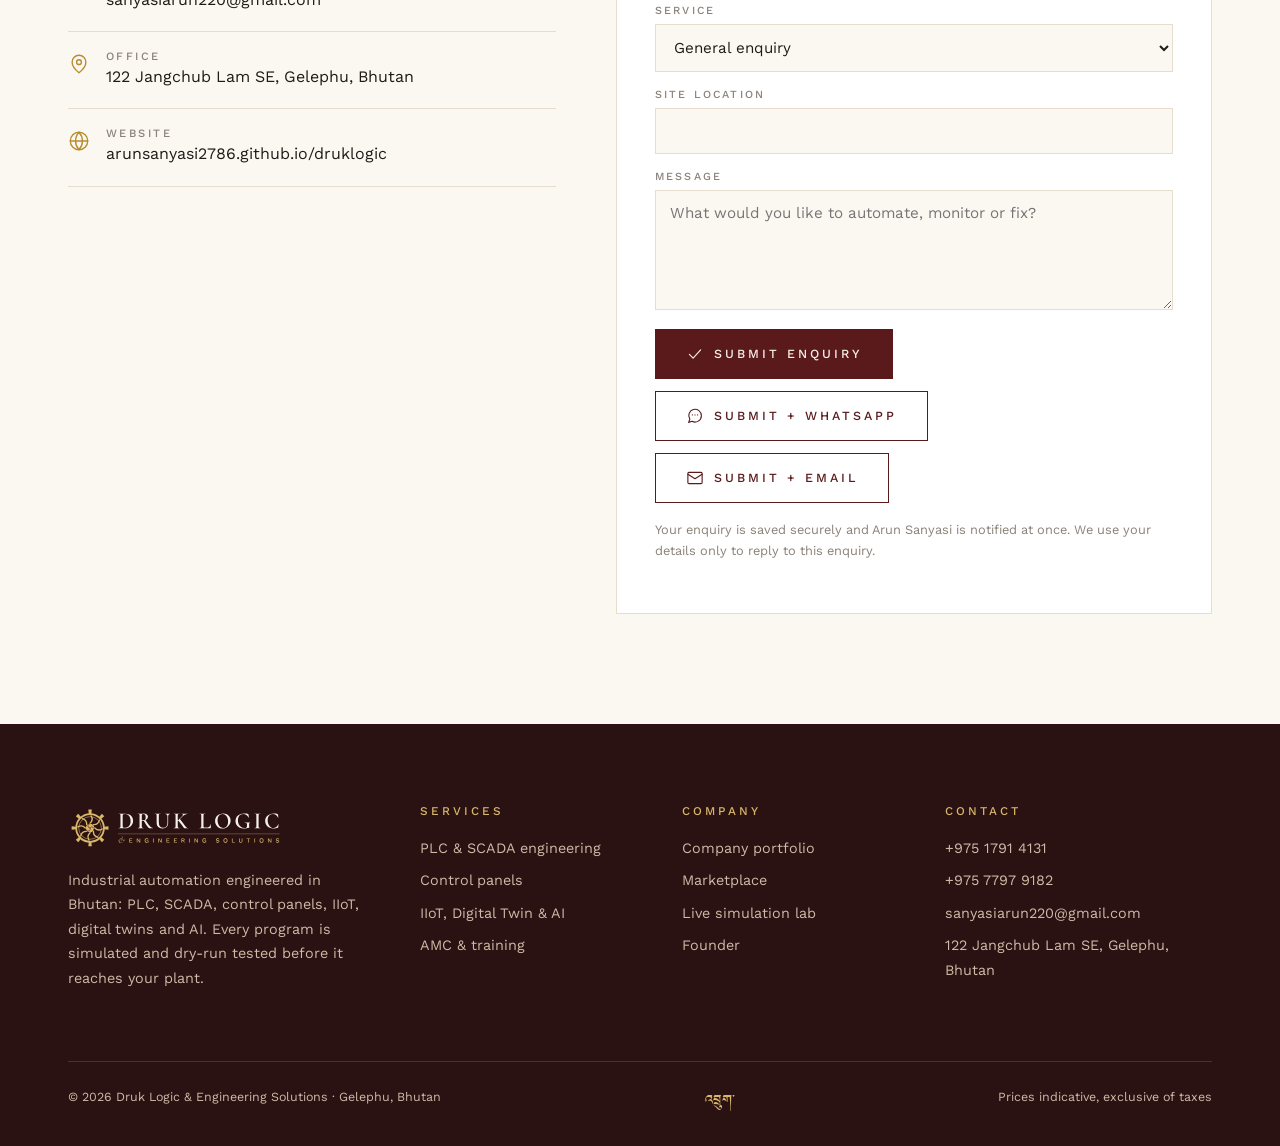
==== commit 97457fa0: "Add enquiries backend: saved submissions, reference numbers, admin page with Excel export Co-Authore" ====
--- a/index.html
+++ b/index.html
@@ -84,11 +84,13 @@
 <div><i data-i="pin" class="ico"></i><span><b>Office</b>122 Jangchub Lam SE, Gelephu, Bhutan</span></div>
 <div><i data-i="globe" class="ico"></i><span><b>Website</b>arunsanyasi2786.github.io/druklogic</span></div></div>
 <form class="q" data-enquiry><label>Name<input name="name" required></label><label>Organisation<input name="org"></label>
-<label>Phone / WhatsApp<input name="phone" required></label><label>Email<input name="email" type="email"></label>
+<label>Phone / WhatsApp<input name="phone" required inputmode="tel" pattern="[0-9+ ]{7,20}" title="Digits only, e.g. +975 1791 4131"></label><label>Email<input name="email" type="email"></label>
+<input name="website" tabindex="-1" autocomplete="off" style="position:absolute;left:-9999px" aria-hidden="true">
 <label class="full">Service<select name="service"><option>General enquiry</option><option>PLC Logic & Programming</option><option>SCADA & HMI</option><option>Control Panels</option><option>Simulation & Dry-Run</option><option>Costing & Analysis</option><option>Procurement</option><option>Commissioning</option><option>AMC & Support</option><option>IIoT & Remote Monitoring</option><option>Digital Twin</option><option>AI & Machine Learning</option><option>Training & Workshops</option></select></label>
 <label class="full">Site location<input name="site"></label><label class="full">Message<textarea name="msg" placeholder="What would you like to automate, monitor or fix?"></textarea></label>
-<div class="full send"><button class="btn" data-via="mail" type="submit"><i data-i="mail" class="ico"></i> Send by email</button><button class="btn gold" data-via="wa" type="submit"><i data-i="chat" class="ico"></i> Send on WhatsApp</button></div>
-<p class="full note">Your message opens in your own email app or WhatsApp, addressed to Arun Sanyasi. Nothing is stored on this website.</p></form></div></div></section>
+<div class="full send"><button class="btn" data-via="save" type="submit"><i data-i="check" class="ico"></i> Submit enquiry</button><button class="btn line" data-via="wa" type="submit"><i data-i="chat" class="ico"></i> Submit + WhatsApp</button><button class="btn line" data-via="mail" type="submit"><i data-i="mail" class="ico"></i> Submit + Email</button></div>
+<div class="result" aria-live="polite"></div>
+<p class="full note">Your enquiry is saved securely and Arun Sanyasi is notified at once. We use your details only to reply to this enquiry.</p></form></div></div></section>
 <footer><div class="wrap"><div class="cols">
 <div><a class="logo" href="index.html"><img src="assets/img/logo-reverse.svg" alt="Druk Logic & Engineering Solutions" style="background:transparent"></a>
 <p style="color:#CDBBA7">Industrial automation engineered in Bhutan: PLC, SCADA, control panels, IIoT, digital twins and AI. Every program is simulated and dry-run tested before it reaches your plant.</p></div>
--- a/assets/css/site.css
+++ b/assets/css/site.css
@@ -209,3 +209,24 @@
 @media(max-width:760px){.deliv{grid-template-columns:1fr}}
 .reveal{opacity:0;transform:translateY(18px);transition:opacity .8s,transform .8s}.reveal.in{opacity:1;transform:none}
 @media print{header.site,.topbar,.drawer,.toast{display:none}}
+.result{font-size:.92rem;line-height:1.5}.result:empty{display:none}
+.result.busy{color:var(--stone)}.result.ok{background:#EEF5EF;border-left:2px solid var(--ok);padding:14px 16px;color:#1f4d33}
+.result.err{background:#FBEFEC;border-left:2px solid #B3261E;padding:14px 16px;color:#7a1a14}
+form.q .result{grid-column:1/-1}
+button:disabled{opacity:.55;cursor:wait}
+/* admin */
+.adm-top{display:flex;gap:12px;flex-wrap:wrap;align-items:center;margin:26px 0}
+.adm-top input,.adm-top select{width:auto;margin:0;background:#fff}
+.kpi{display:grid;grid-template-columns:repeat(6,1fr);gap:0;border:1px solid var(--line);background:#fff;margin-bottom:22px}
+.kpi div{padding:18px;border-right:1px solid var(--line)}.kpi div:last-child{border-right:0}
+.kpi b{display:block;font:500 2rem var(--serif);color:var(--maroon)}.kpi span{font-size:.68rem;letter-spacing:.2em;text-transform:uppercase;color:var(--stone)}
+.tbl{overflow:auto;background:#fff;border:1px solid var(--line)}
+.tbl table{width:100%;border-collapse:collapse;font-size:.86rem}
+.tbl th{font:500 .66rem var(--sans);letter-spacing:.16em;text-transform:uppercase;color:var(--stone);text-align:left;padding:12px;border-bottom:1px solid var(--ink);white-space:nowrap;position:sticky;top:0;background:#fff}
+.tbl td{padding:12px;border-bottom:1px solid var(--line);vertical-align:top}
+.tbl td select{margin:0;padding:6px;width:auto;font-size:.8rem}
+.tbl tr.open td{background:var(--ivory)}
+.tbl .det{white-space:pre-wrap;color:var(--muted);font-size:.84rem}
+.st{display:inline-block;font:500 .64rem var(--sans);letter-spacing:.14em;text-transform:uppercase;padding:4px 8px;border:1px solid var(--line)}
+.st.New{border-color:var(--gold);color:var(--gold)}.st.Won{border-color:var(--ok);color:var(--ok)}
+@media(max-width:860px){.kpi{grid-template-columns:repeat(3,1fr)}}
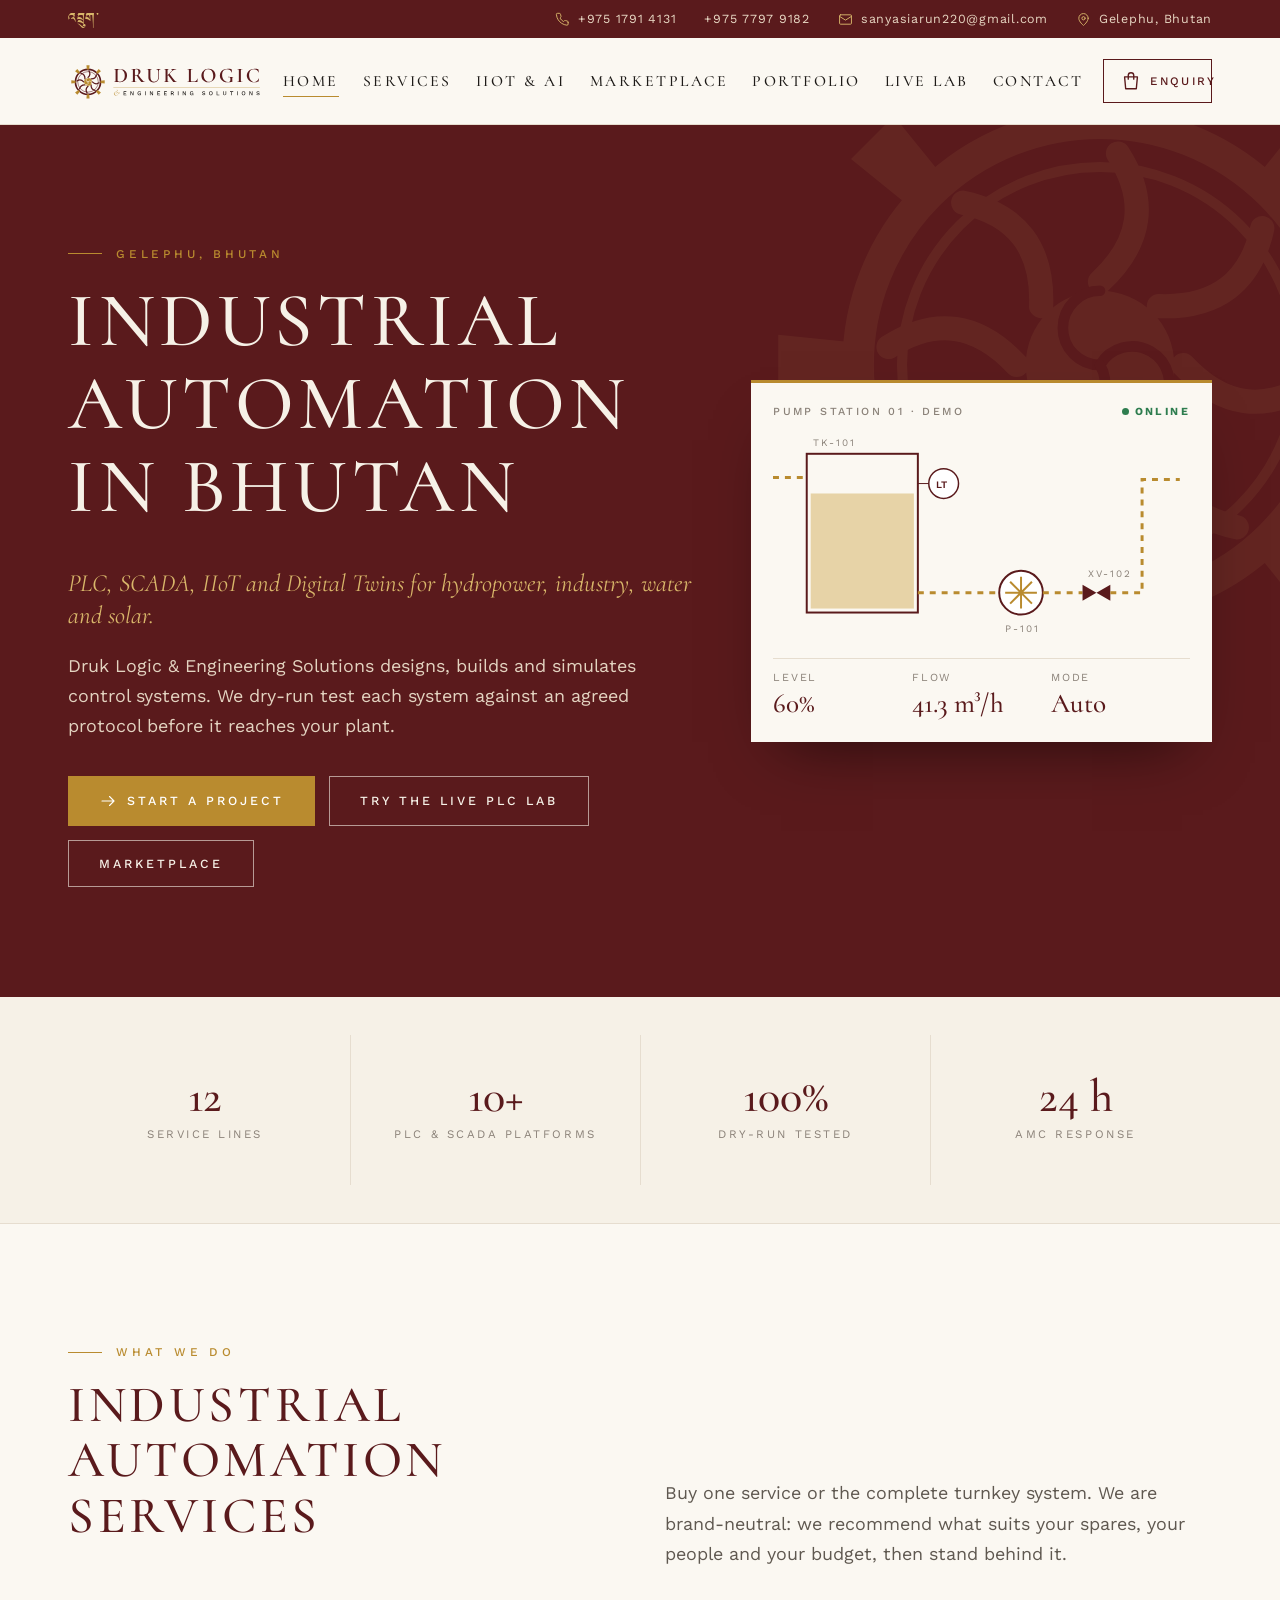
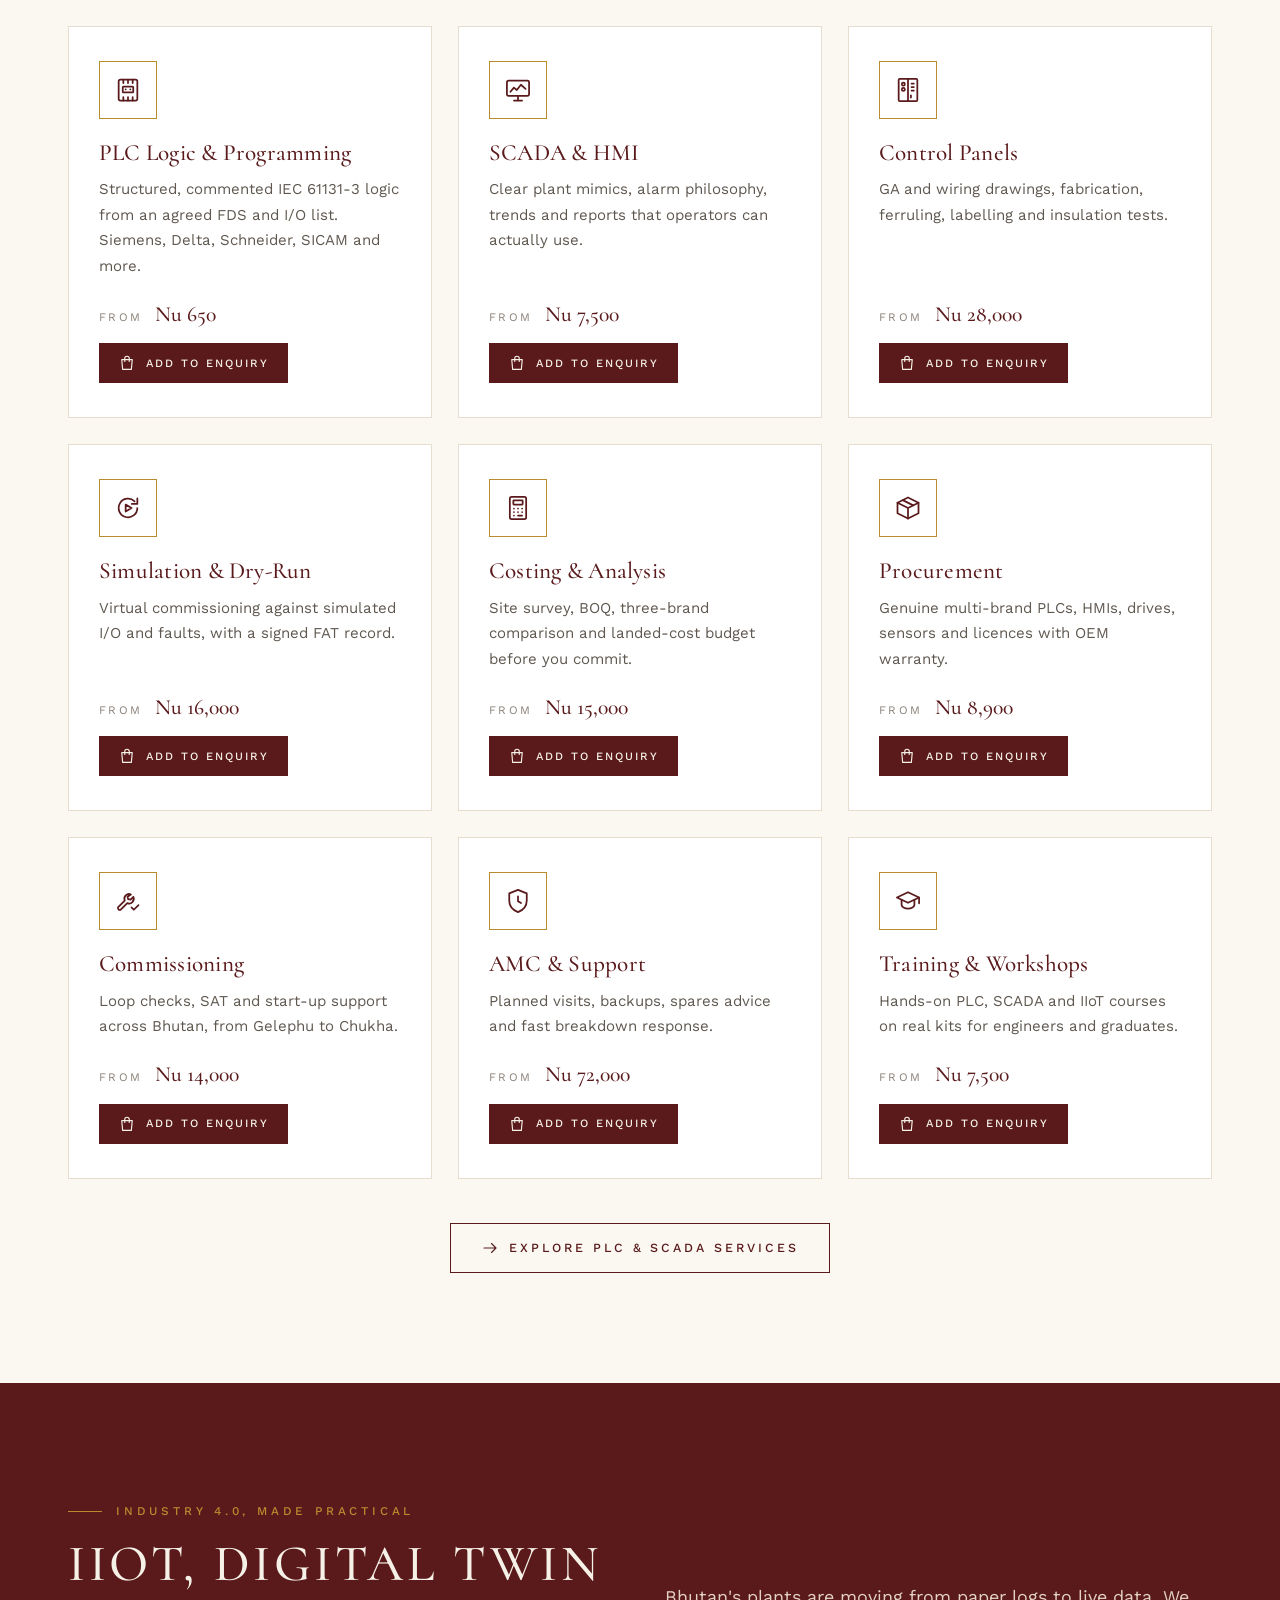
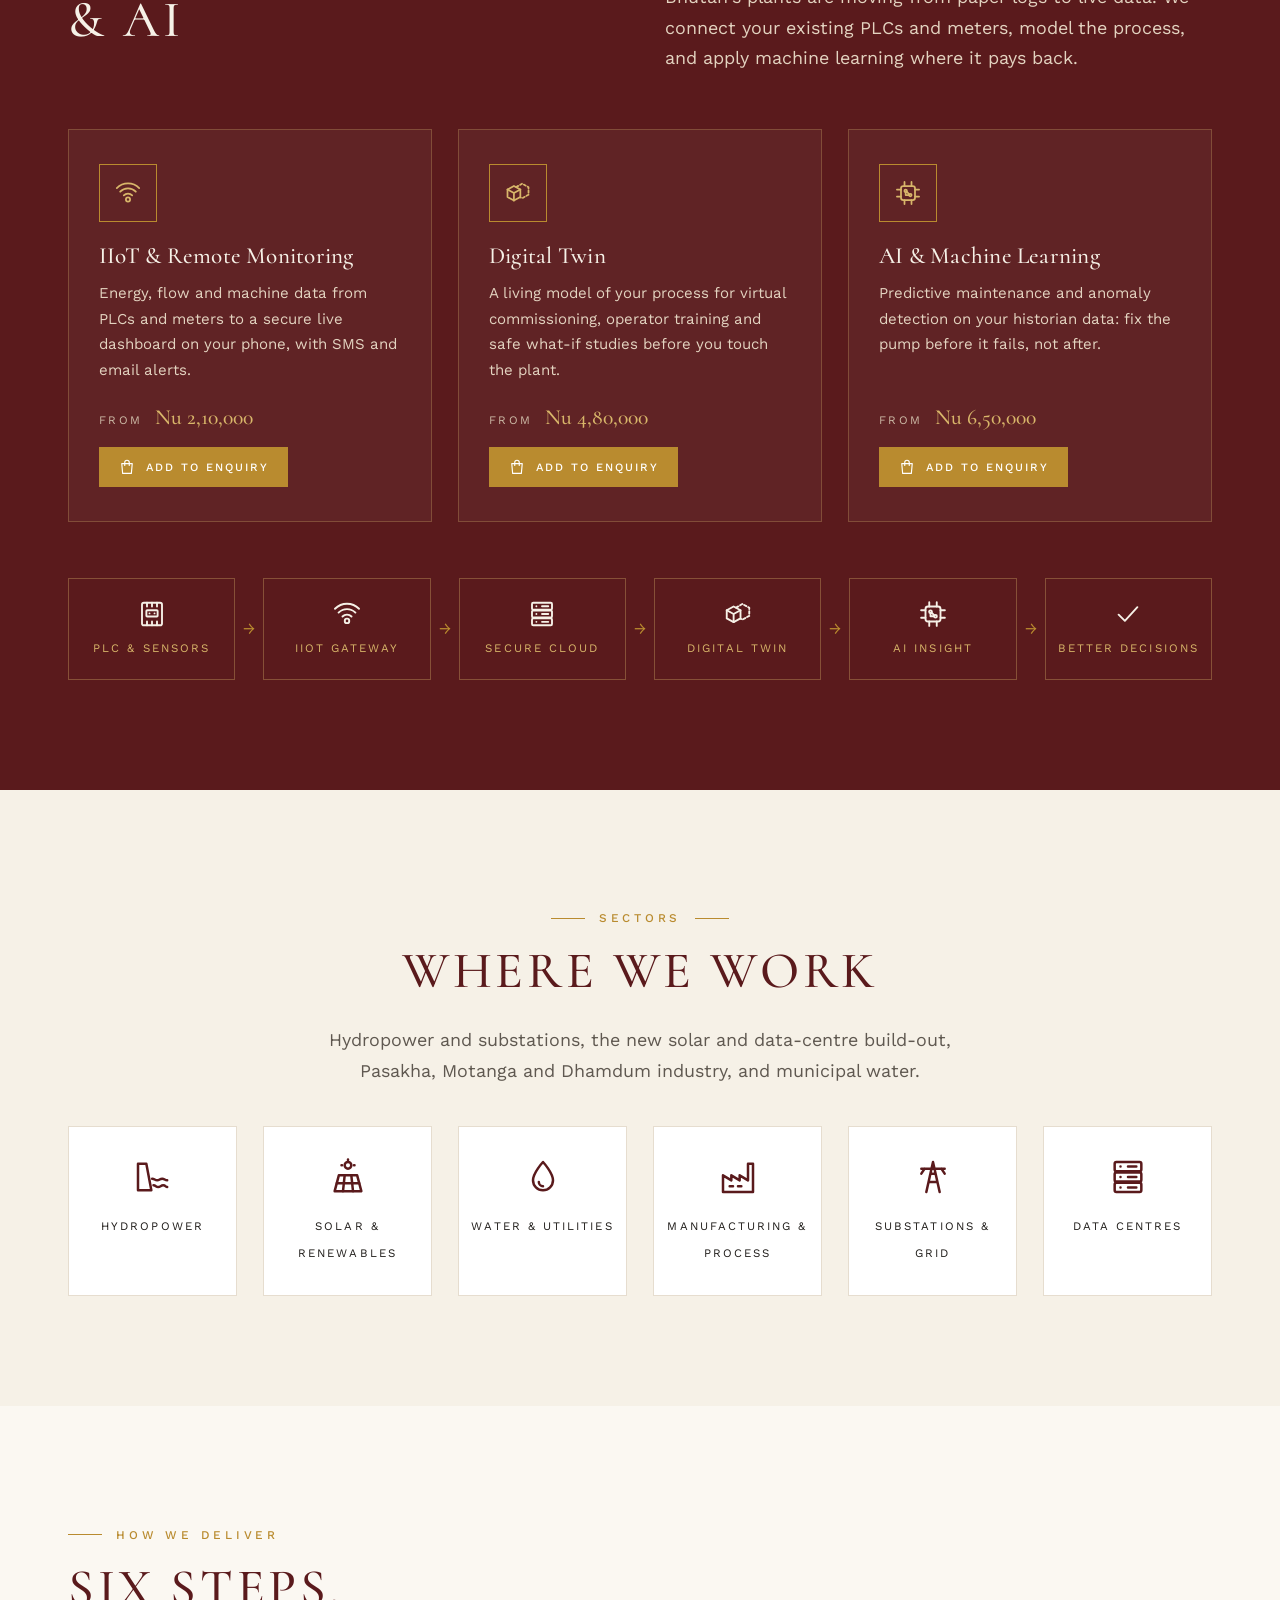
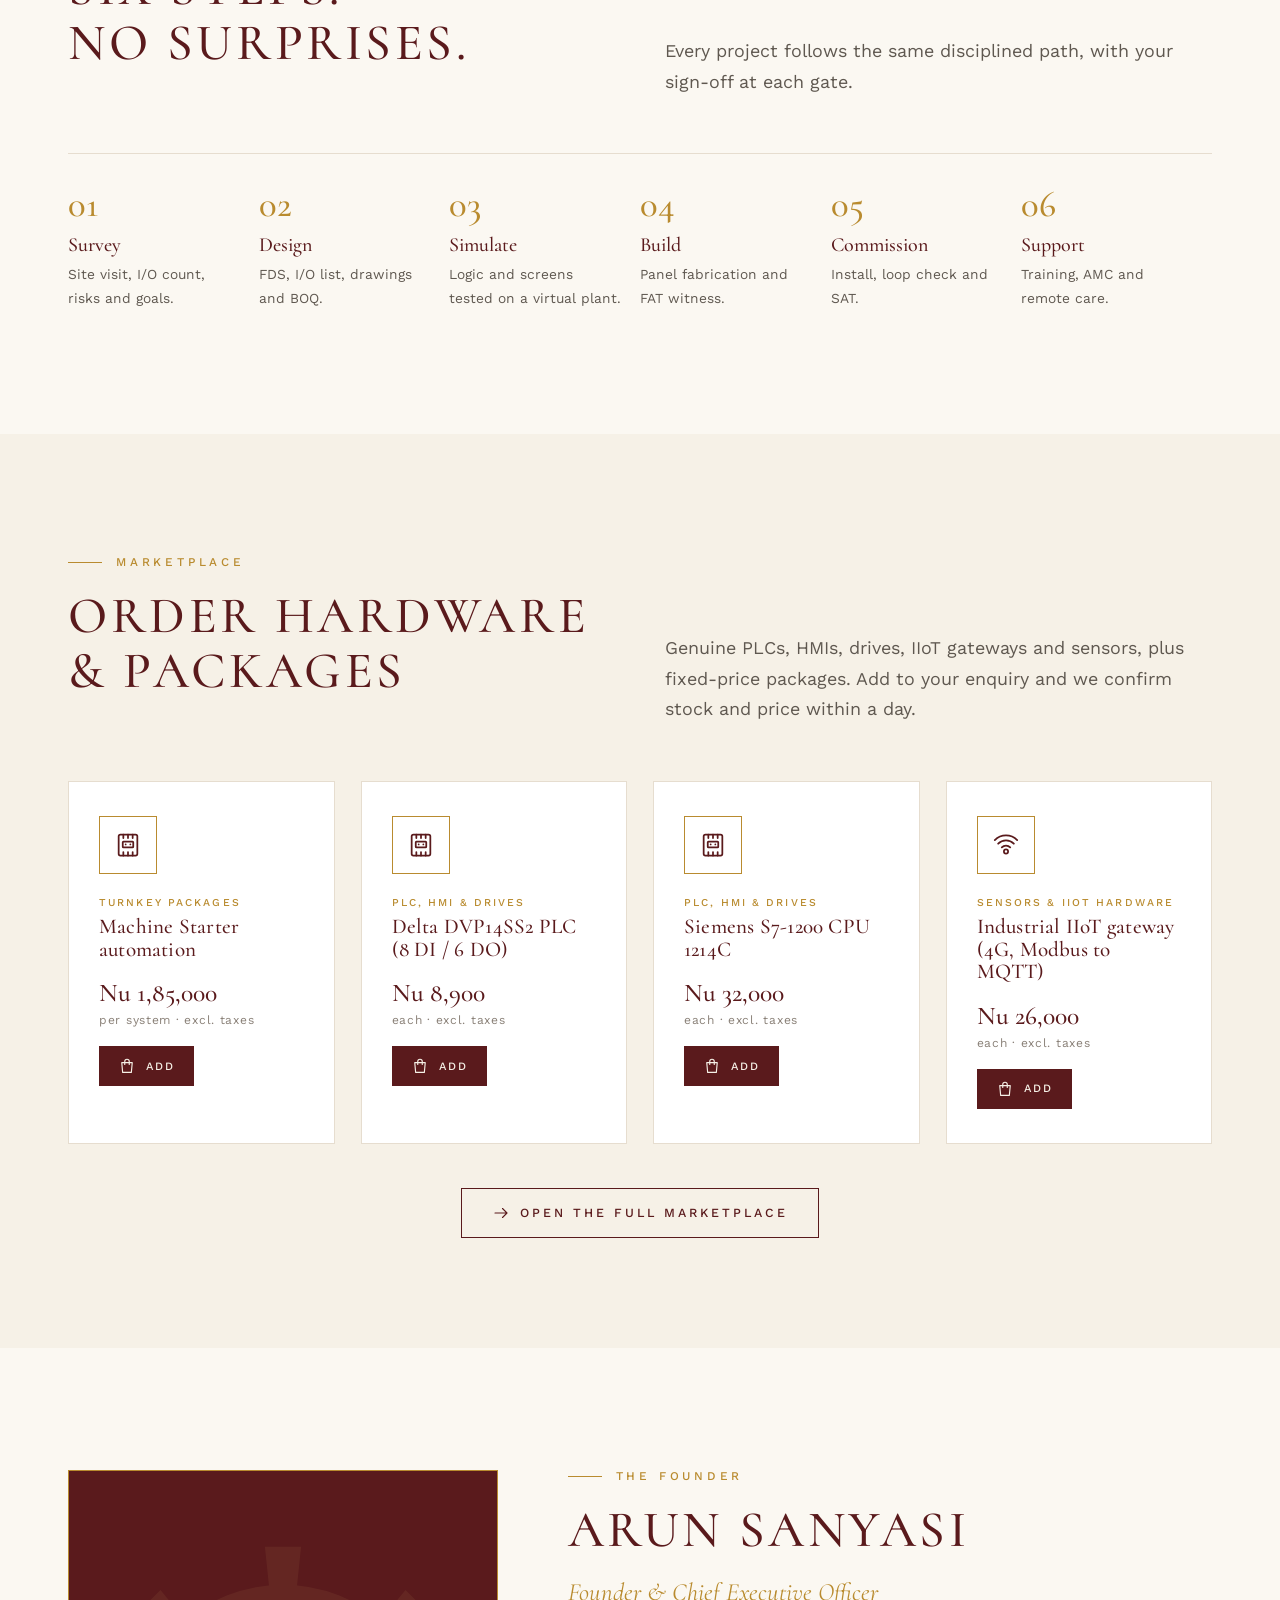
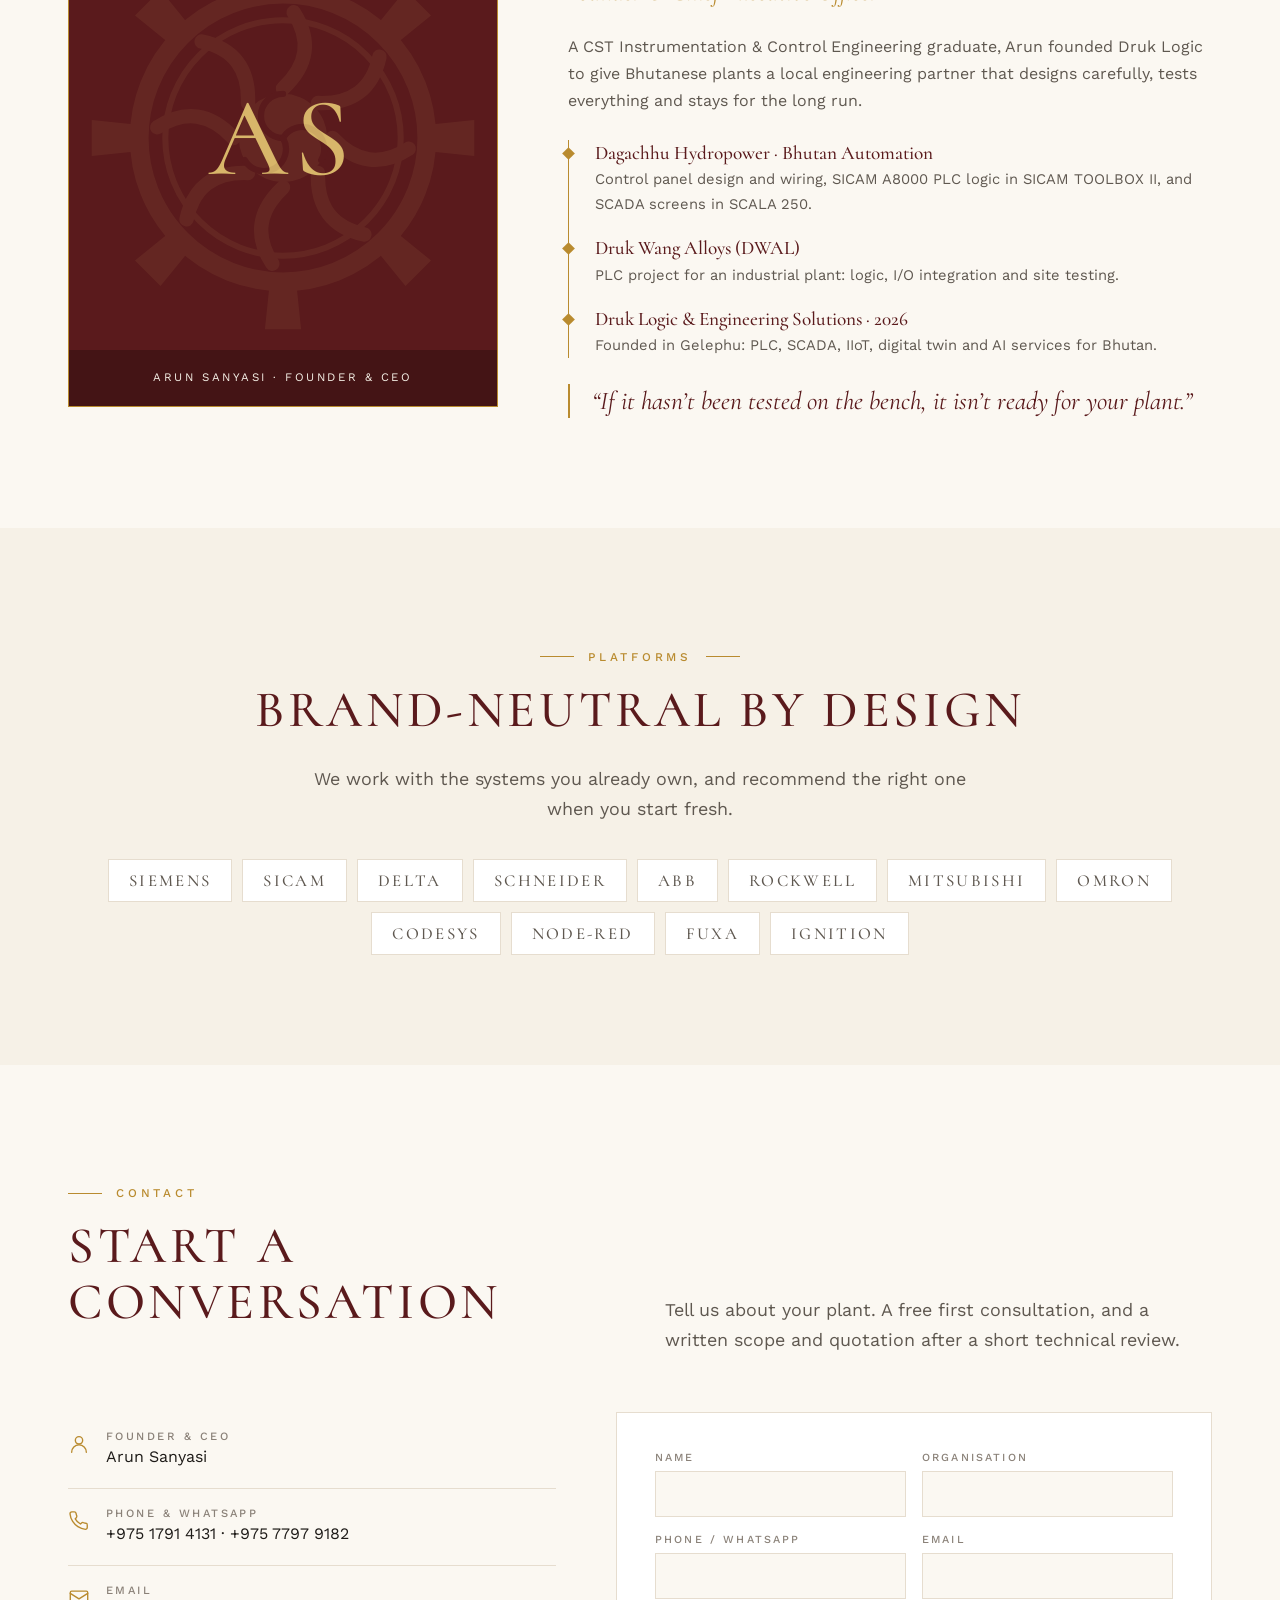
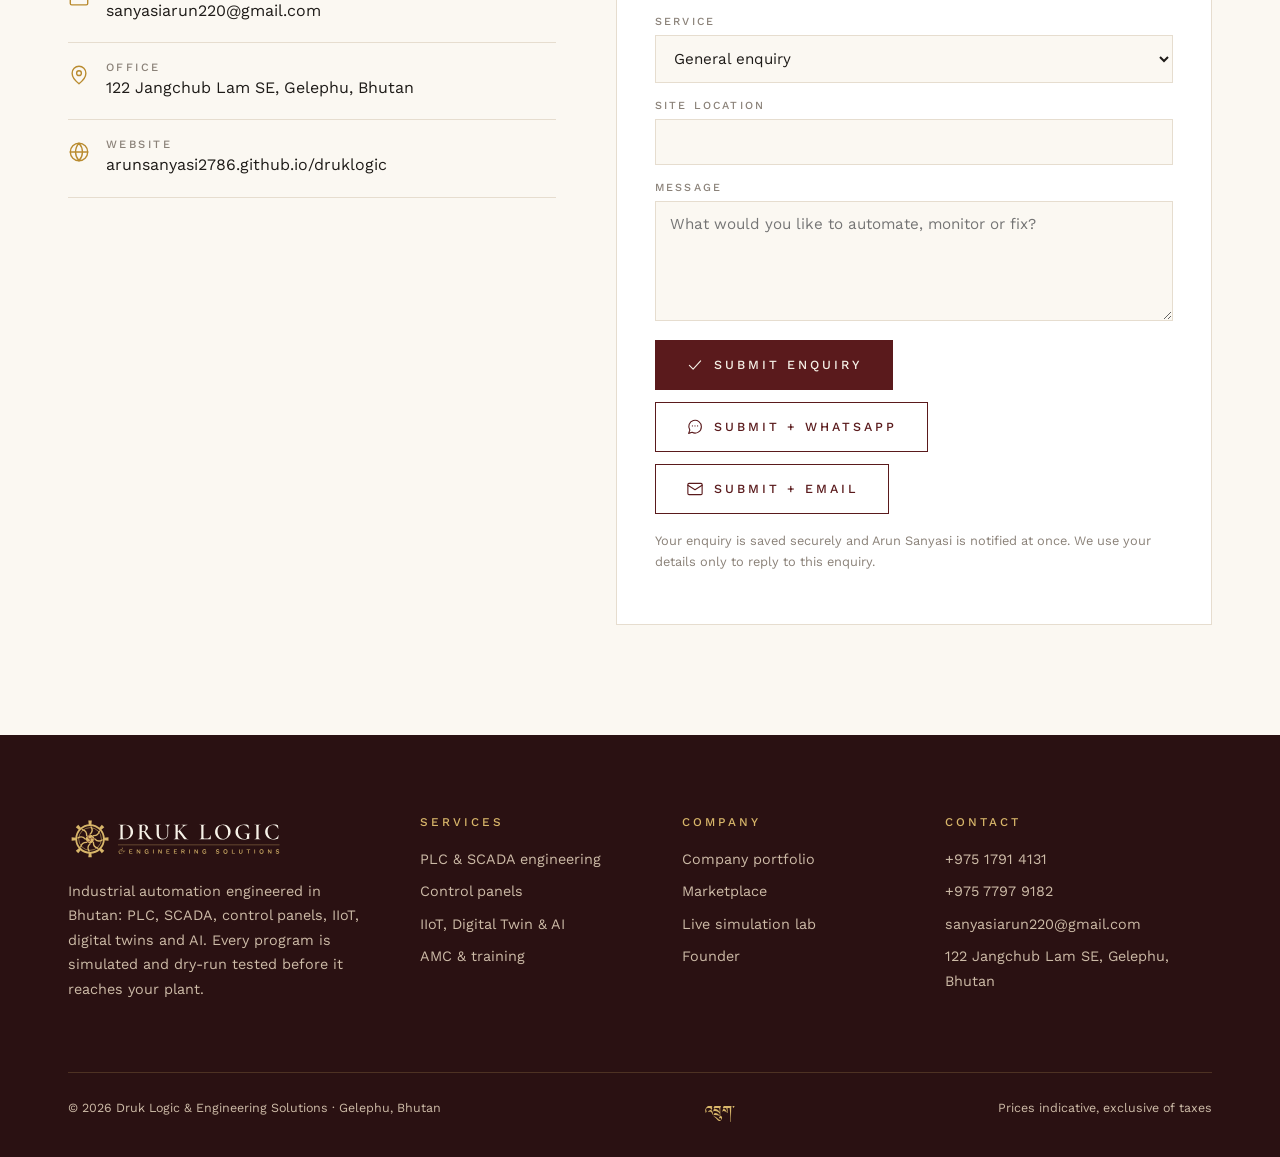
==== commit 5a0b8600: "Improve search visibility for Druk Logic" ====
--- a/index.html
+++ b/index.html
@@ -1,19 +1,46 @@
 <!DOCTYPE html><html lang="en"><head><meta charset="utf-8"><meta name="viewport" content="width=device-width, initial-scale=1">
-<title>Druk Logic & Engineering Solutions | PLC, SCADA, IIoT & Digital Twin, Bhutan</title><meta name="description" content="Bhutanese industrial automation company in Gelephu: PLC logic, SCADA, control panels, IIoT, digital twins and AI. Every program dry-run tested before site.">
-<meta property="og:title" content="Druk Logic & Engineering Solutions | PLC, SCADA, IIoT & Digital Twin, Bhutan"><meta property="og:description" content="Bhutanese industrial automation company in Gelephu: PLC logic, SCADA, control panels, IIoT, digital twins and AI. Every program dry-run tested before site."><meta property="og:image" content="https://arunsanyasi2786.github.io/druklogic/assets/img/share.png">
+<title>Industrial Automation in Bhutan | Druk Logic</title>
+<meta name="description" content="Druk Logic is an industrial automation company in Gelephu, Bhutan. We provide PLC programming, SCADA and HMI, control panels and commissioning.">
+<meta name="google-site-verification" content="0qBkrU2nV85uoVWOhgmDB_zvfoVJ2s7-oDmIPIPQcx8">
+<link rel="canonical" href="https://arunsanyasi2786.github.io/druklogic/">
+<meta property="og:type" content="website">
+<meta property="og:site_name" content="Druk Logic &amp; Engineering Solutions">
+<meta property="og:title" content="Industrial Automation in Bhutan | Druk Logic">
+<meta property="og:description" content="Druk Logic is an industrial automation company in Gelephu, Bhutan. We provide PLC programming, SCADA and HMI, control panels and commissioning.">
+<meta property="og:url" content="https://arunsanyasi2786.github.io/druklogic/">
+<meta property="og:image" content="https://arunsanyasi2786.github.io/druklogic/assets/img/share.png">
+<meta property="og:image:alt" content="Druk Logic &amp; Engineering Solutions">
+<script type="application/ld+json">
+{
+  "@context": "https://schema.org",
+  "@type": "Organization",
+  "name": "Druk Logic & Engineering Solutions",
+  "alternateName": "Druk Logic",
+  "url": "https://arunsanyasi2786.github.io/druklogic/",
+  "logo": "https://arunsanyasi2786.github.io/druklogic/assets/img/icon.png",
+  "telephone": "+97517914131",
+  "email": "sanyasiarun220@gmail.com",
+  "address": {
+    "@type": "PostalAddress",
+    "streetAddress": "122 Jangchub Lam SE",
+    "addressLocality": "Gelephu",
+    "addressCountry": "BT"
+  }
+}
+</script>
 <link rel="icon" href="assets/img/favicon.svg" type="image/svg+xml"><link rel="apple-touch-icon" href="assets/img/icon.png"><link rel="preconnect" href="https://fonts.googleapis.com"><link rel="preconnect" href="https://fonts.gstatic.com" crossorigin><link href="https://fonts.googleapis.com/css2?family=Cormorant:ital,wght@0,400;0,500;0,600;1,400;1,500&family=Work+Sans:wght@300;400;500;600&family=Jomolhari&family=JetBrains+Mono:wght@500;700&display=swap" rel="stylesheet">
 <link rel="stylesheet" href="assets/css/site.css"></head><body>
 <div class="topbar"><div class="wrap"><span class="dz" title="Druk">འབྲུག་</span>
 <a href="tel:+97517914131"><i data-i="phone" class="ico"></i>+975 1791 4131</a><a class="hide-s" href="tel:+97577979182">+975 7797 9182</a>
 <a href="mailto:sanyasiarun220@gmail.com"><i data-i="mail" class="ico"></i>sanyasiarun220@gmail.com</a><span class="hide-s"><i data-i="pin" class="ico"></i>Gelephu, Bhutan</span></div></div>
-<header class="site"><div class="wrap"><a class="logo" href="index.html" aria-label="Druk Logic & Engineering Solutions home"><img src="assets/img/logo.svg" alt="Druk Logic & Engineering Solutions"></a>
-<nav class="main"><a href="index.html" class="on">Home</a><a href="index.html#services" class="">Services</a><a href="index.html#digital" class="">IIoT & AI</a><a href="marketplace.html" class="">Marketplace</a><a href="portfolio.html" class="">Portfolio</a><a href="lab.html" class="">Live Lab</a><a href="index.html#contact" class="">Contact</a></nav>
+<header class="site"><div class="wrap"><a class="logo" href="./" aria-label="Druk Logic & Engineering Solutions home"><img src="assets/img/logo.svg" alt="Druk Logic & Engineering Solutions"></a>
+<nav class="main"><a href="./" class="on">Home</a><a href="./#services" class="">Services</a><a href="./#digital" class="">IIoT & AI</a><a href="marketplace.html" class="">Marketplace</a><a href="portfolio.html" class="">Portfolio</a><a href="lab.html" class="">Live Lab</a><a href="./#contact" class="">Contact</a></nav>
 <div style="display:flex;gap:12px;align-items:center"><button class="basket-btn" data-open-basket><i data-i="bag" class="ico"></i><span class="hide-s">Enquiry</span><b class="basket-count" style="display:none">0</b></button>
 <button class="menu-btn" aria-label="Menu"><i data-i="menu" class="ico"></i></button></div></div></header>
 <section class="hero" style="padding:0"><img class="wheel" src="assets/img/wheel-gold.svg" alt=""><div class="wrap">
-<div><span class="kicker">Industrial automation  ·  Gelephu, Bhutan</span><h1>Engineered in Bhutan.<br>Proven before site.</h1>
+<div><span class="kicker">Gelephu, Bhutan</span><h1>Industrial automation in Bhutan</h1>
 <p class="italic">PLC, SCADA, IIoT and Digital Twins for hydropower, industry, water and solar.</p>
-<p class="lead">We design, build and simulate your control system, then dry-run test it against a signed protocol, so your shutdown goes to plan and your plant runs smarter afterwards.</p>
+<p class="lead">Druk Logic &amp; Engineering Solutions designs, builds and simulates control systems. We dry-run test each system against an agreed protocol before it reaches your plant.</p>
 <div class="cta"><a class="btn gold" href="#contact"><i data-i="arrow" class="ico"></i> Start a project</a><a class="btn light" href="lab.html">Try the live PLC lab</a><a class="btn light" href="marketplace.html">Marketplace</a></div></div>
 <div class="mimic" aria-label="Live pump station mimic (demonstration)"><div class="hd"><span>Pump station 01  ·  Demo</span><b>Online</b></div>
 <svg viewBox="0 0 420 220" font-family="Work Sans" font-size="10">
@@ -30,7 +57,7 @@
 <div class="kpis"><div>Level<b id="kL">68%</b></div><div>Flow<b id="kF">42.6 m³/h</b></div><div>Mode<b>Auto</b></div></div></div></div></section>
 <div class="stats"><div class="wrap"><div><b>12</b><span>Service lines</span></div><div><b>10+</b><span>PLC &amp; SCADA platforms</span></div><div><b>100%</b><span>Dry-run tested</span></div><div><b>24 h</b><span>AMC response</span></div></div></div>
 
-<section id="services"><div class="wrap"><div class="head"><div><span class="kicker">What we do</span><h2>From requirement<br>to running plant</h2></div>
+<section id="services"><div class="wrap"><div class="head"><div><span class="kicker">What we do</span><h2>Industrial automation services</h2></div>
 <p class="lead">Buy one service or the complete turnkey system. We are brand-neutral: we recommend what suits your spares, your people and your budget, then stand behind it.</p></div>
 <div class="grid g3"><article class="card reveal"><div class="ic"><i data-i="plc" class="ico"></i></div><h3>PLC Logic & Programming</h3><p>Structured, commented IEC 61131-3 logic from an agreed FDS and I/O list. Siemens, Delta, Schneider, SICAM and more.</p>
 <div class="from">From <b data-price="E04"></b></div><div class="acts"><button class="btn sm" data-add="E04"><i data-i="bag" class="ico"></i> Add to enquiry</button></div></article><article class="card reveal"><div class="ic"><i data-i="scada" class="ico"></i></div><h3>SCADA & HMI</h3><p>Clear plant mimics, alarm philosophy, trends and reports that operators can actually use.</p>
@@ -41,7 +68,8 @@
 <div class="from">From <b data-price="H01"></b></div><div class="acts"><button class="btn sm" data-add="H01"><i data-i="bag" class="ico"></i> Add to enquiry</button></div></article><article class="card reveal"><div class="ic"><i data-i="commissioning" class="ico"></i></div><h3>Commissioning</h3><p>Loop checks, SAT and start-up support across Bhutan, from Gelephu to Chukha.</p>
 <div class="from">From <b data-price="E10"></b></div><div class="acts"><button class="btn sm" data-add="E10"><i data-i="bag" class="ico"></i> Add to enquiry</button></div></article><article class="card reveal"><div class="ic"><i data-i="amc" class="ico"></i></div><h3>AMC & Support</h3><p>Planned visits, backups, spares advice and fast breakdown response.</p>
 <div class="from">From <b data-price="S01"></b></div><div class="acts"><button class="btn sm" data-add="S01"><i data-i="bag" class="ico"></i> Add to enquiry</button></div></article><article class="card reveal"><div class="ic"><i data-i="training" class="ico"></i></div><h3>Training & Workshops</h3><p>Hands-on PLC, SCADA and IIoT courses on real kits for engineers and graduates.</p>
-<div class="from">From <b data-price="T01"></b></div><div class="acts"><button class="btn sm" data-add="T01"><i data-i="bag" class="ico"></i> Add to enquiry</button></div></article></div></div></section>
+<div class="from">From <b data-price="T01"></b></div><div class="acts"><button class="btn sm" data-add="T01"><i data-i="bag" class="ico"></i> Add to enquiry</button></div></article></div>
+<div class="center" style="margin-top:44px"><a class="btn line" href="plc-scada-bhutan.html"><i data-i="arrow" class="ico"></i> Explore PLC &amp; SCADA services</a></div></div></section>
 
 <section class="dark" id="digital"><div class="wrap"><div class="head"><div><span class="kicker">Industry 4.0, made practical</span><h2>IIoT, Digital Twin<br>&amp; AI</h2></div>
 <p class="lead">Bhutan's plants are moving from paper logs to live data. We connect your existing PLCs and meters, model the process, and apply machine learning where it pays back.</p></div>
@@ -92,10 +120,10 @@
 <div class="result" aria-live="polite"></div>
 <p class="full note">Your enquiry is saved securely and Arun Sanyasi is notified at once. We use your details only to reply to this enquiry.</p></form></div></div></section>
 <footer><div class="wrap"><div class="cols">
-<div><a class="logo" href="index.html"><img src="assets/img/logo-reverse.svg" alt="Druk Logic & Engineering Solutions" style="background:transparent"></a>
+<div><a class="logo" href="./"><img src="assets/img/logo-reverse.svg" alt="Druk Logic & Engineering Solutions" style="background:transparent"></a>
 <p style="color:#CDBBA7">Industrial automation engineered in Bhutan: PLC, SCADA, control panels, IIoT, digital twins and AI. Every program is simulated and dry-run tested before it reaches your plant.</p></div>
-<div><h4>Services</h4><a href="index.html#services">PLC &amp; SCADA engineering</a><a href="index.html#services">Control panels</a><a href="index.html#digital">IIoT, Digital Twin &amp; AI</a><a href="index.html#services">AMC &amp; training</a></div>
-<div><h4>Company</h4><a href="portfolio.html">Company portfolio</a><a href="marketplace.html">Marketplace</a><a href="lab.html">Live simulation lab</a><a href="index.html#founder">Founder</a></div>
+<div><h4>Services</h4><a href="plc-scada-bhutan.html">PLC &amp; SCADA engineering</a><a href="./#services">Control panels</a><a href="./#digital">IIoT, Digital Twin &amp; AI</a><a href="./#services">AMC &amp; training</a></div>
+<div><h4>Company</h4><a href="portfolio.html">Company portfolio</a><a href="marketplace.html">Marketplace</a><a href="lab.html">Live simulation lab</a><a href="./#founder">Founder</a></div>
 <div><h4>Contact</h4><a href="tel:+97517914131">+975 1791 4131</a><a href="tel:+97577979182">+975 7797 9182</a><a href="mailto:sanyasiarun220@gmail.com">sanyasiarun220@gmail.com</a><a href="https://www.google.com/maps/search/?api=1&query=Jangchub+Lam+Gelephu+Bhutan" target="_blank" rel="noopener">122 Jangchub Lam SE, Gelephu, Bhutan</a></div>
 </div><div class="base"><span>&copy; 2026 Druk Logic & Engineering Solutions  ·  Gelephu, Bhutan</span><span class="dz" style="color:var(--gold-l);font-size:1.1rem">འབྲུག་</span><span>Prices indicative, exclusive of taxes</span></div></div></footer>
 <script src="assets/js/data.js"></script><script src="assets/js/site.js"></script>
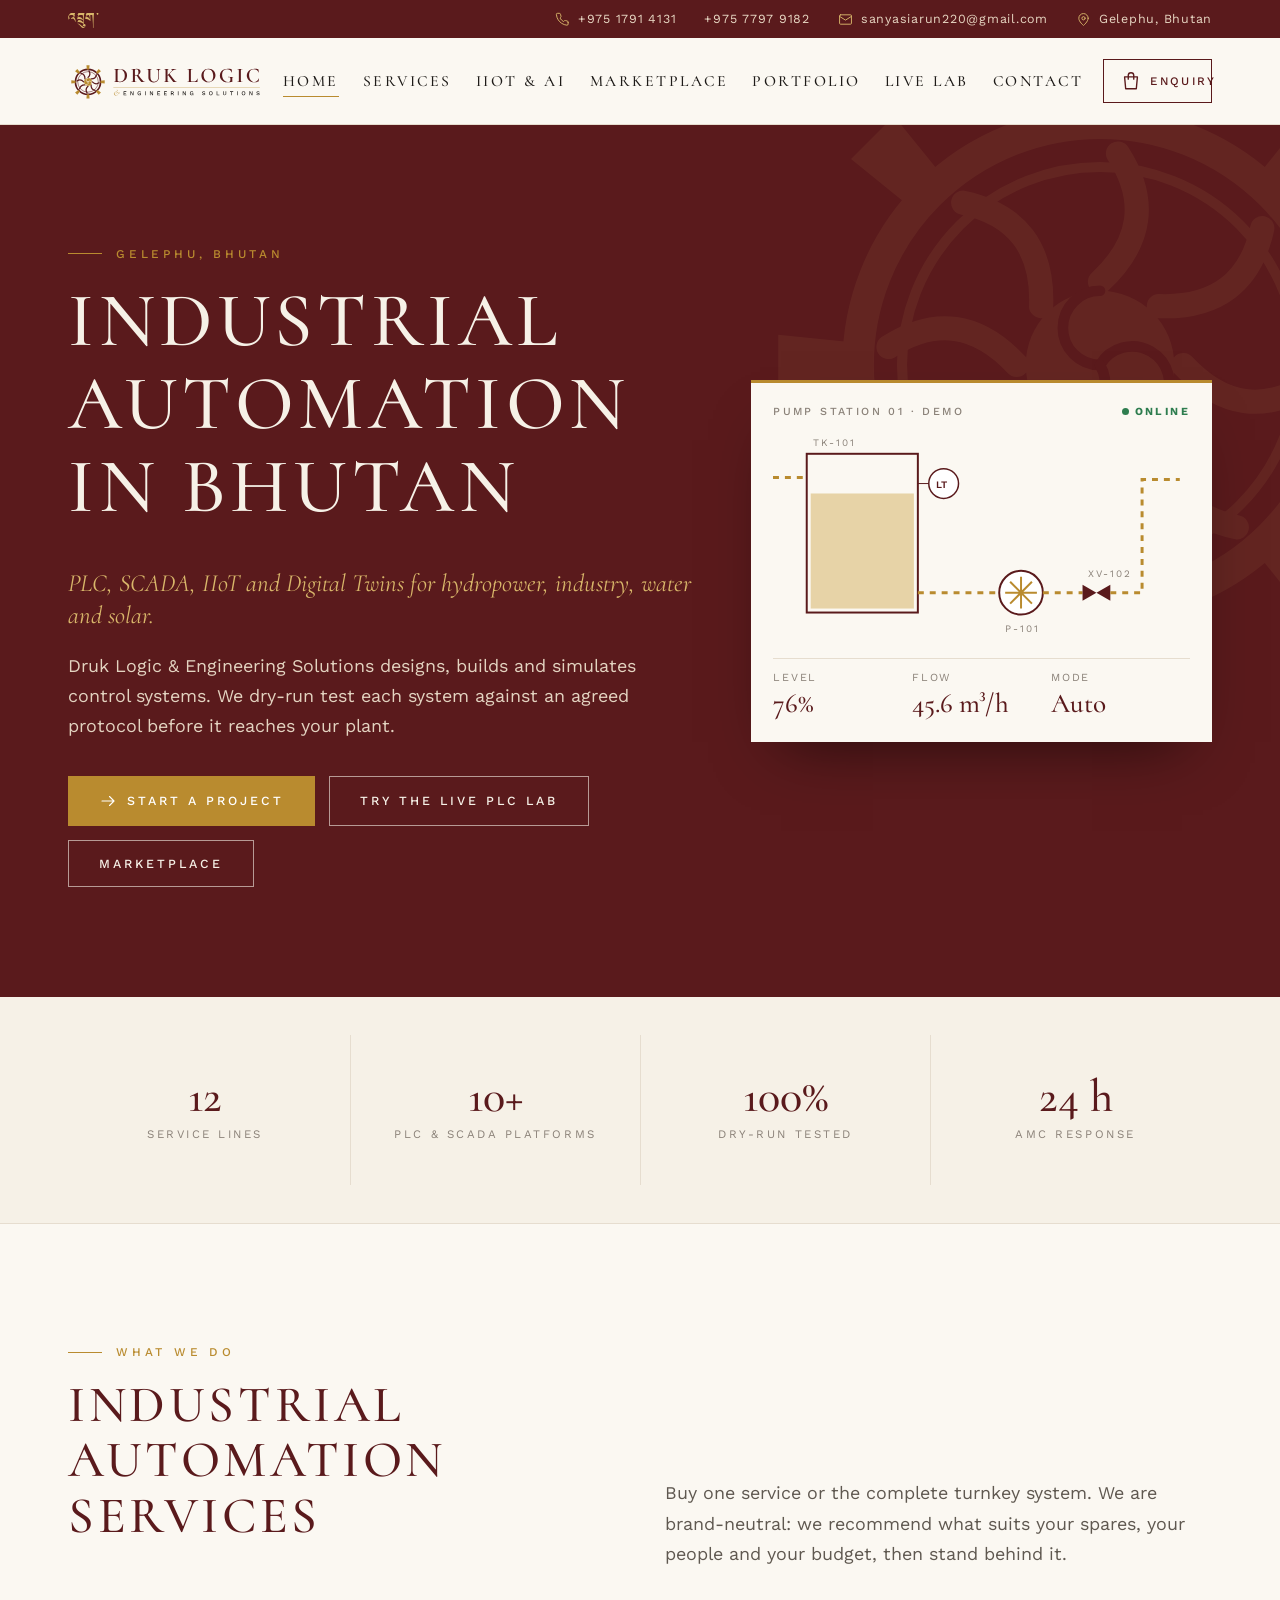
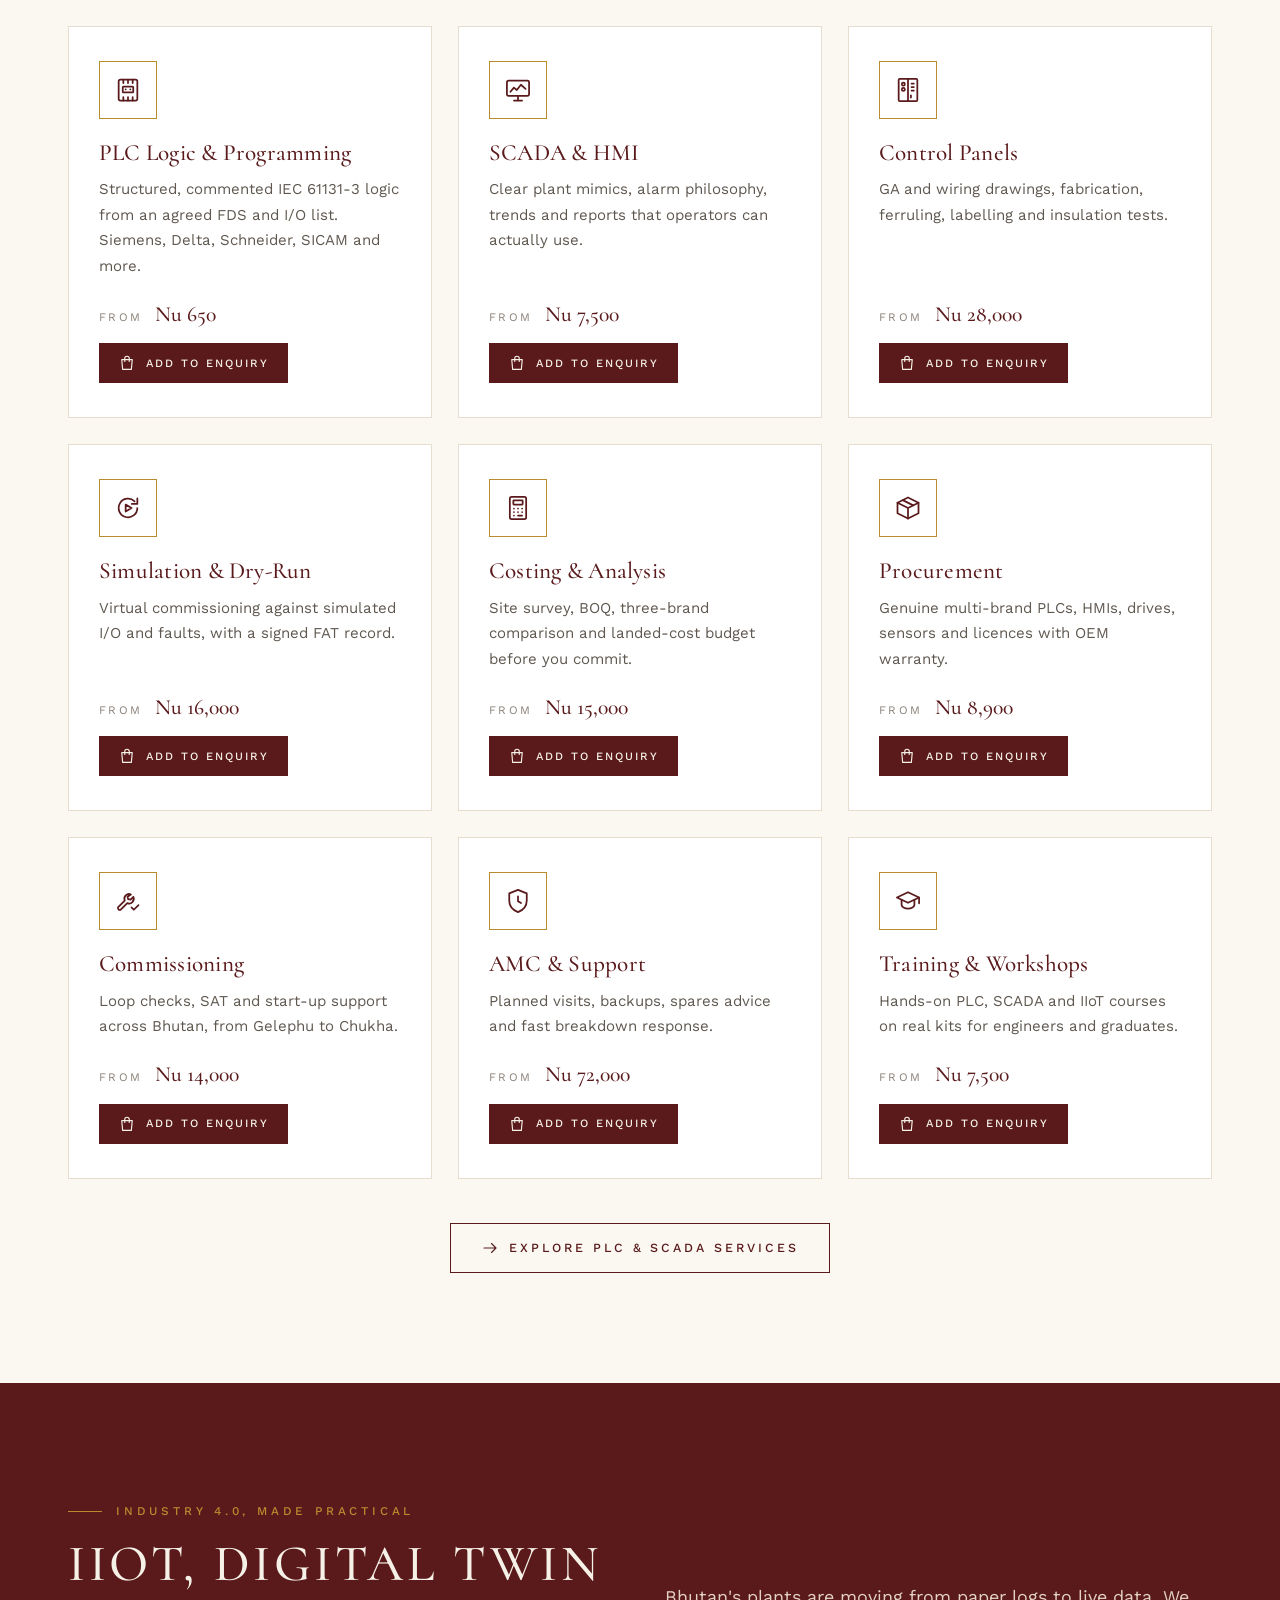
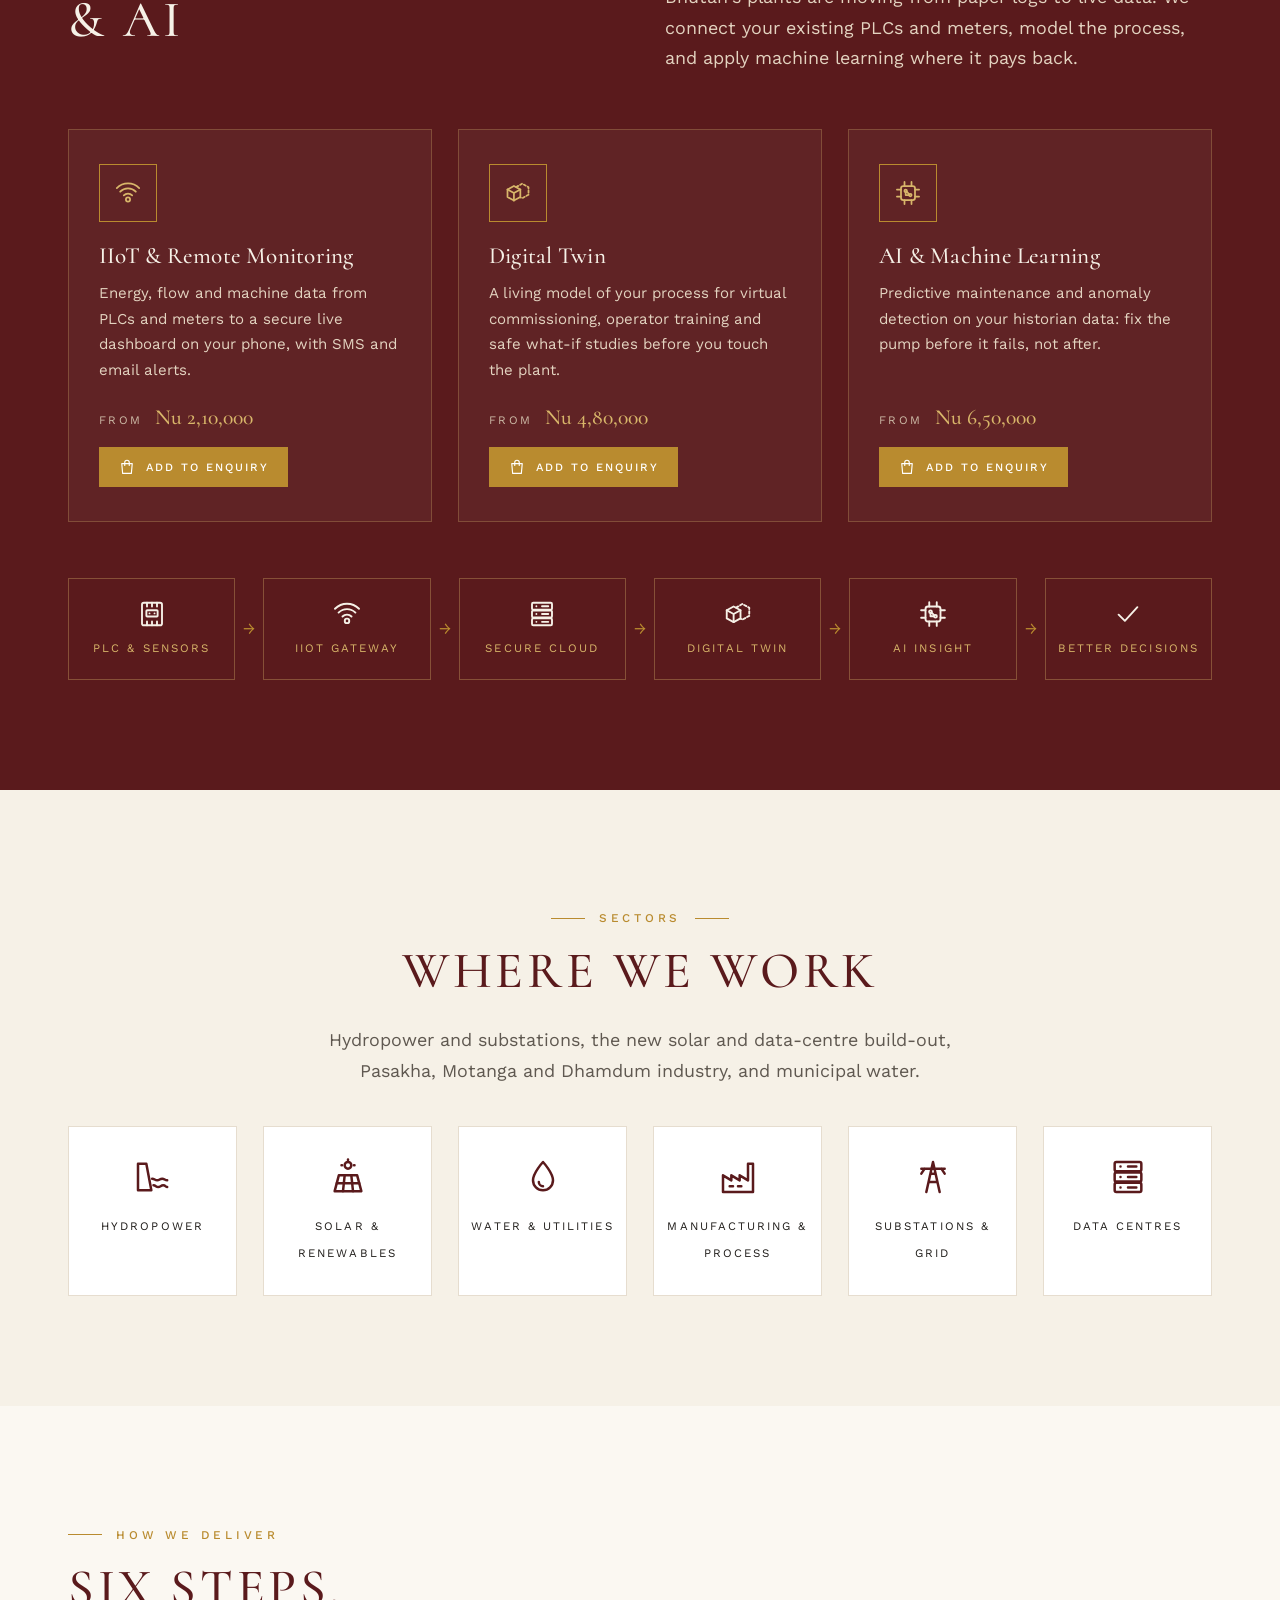
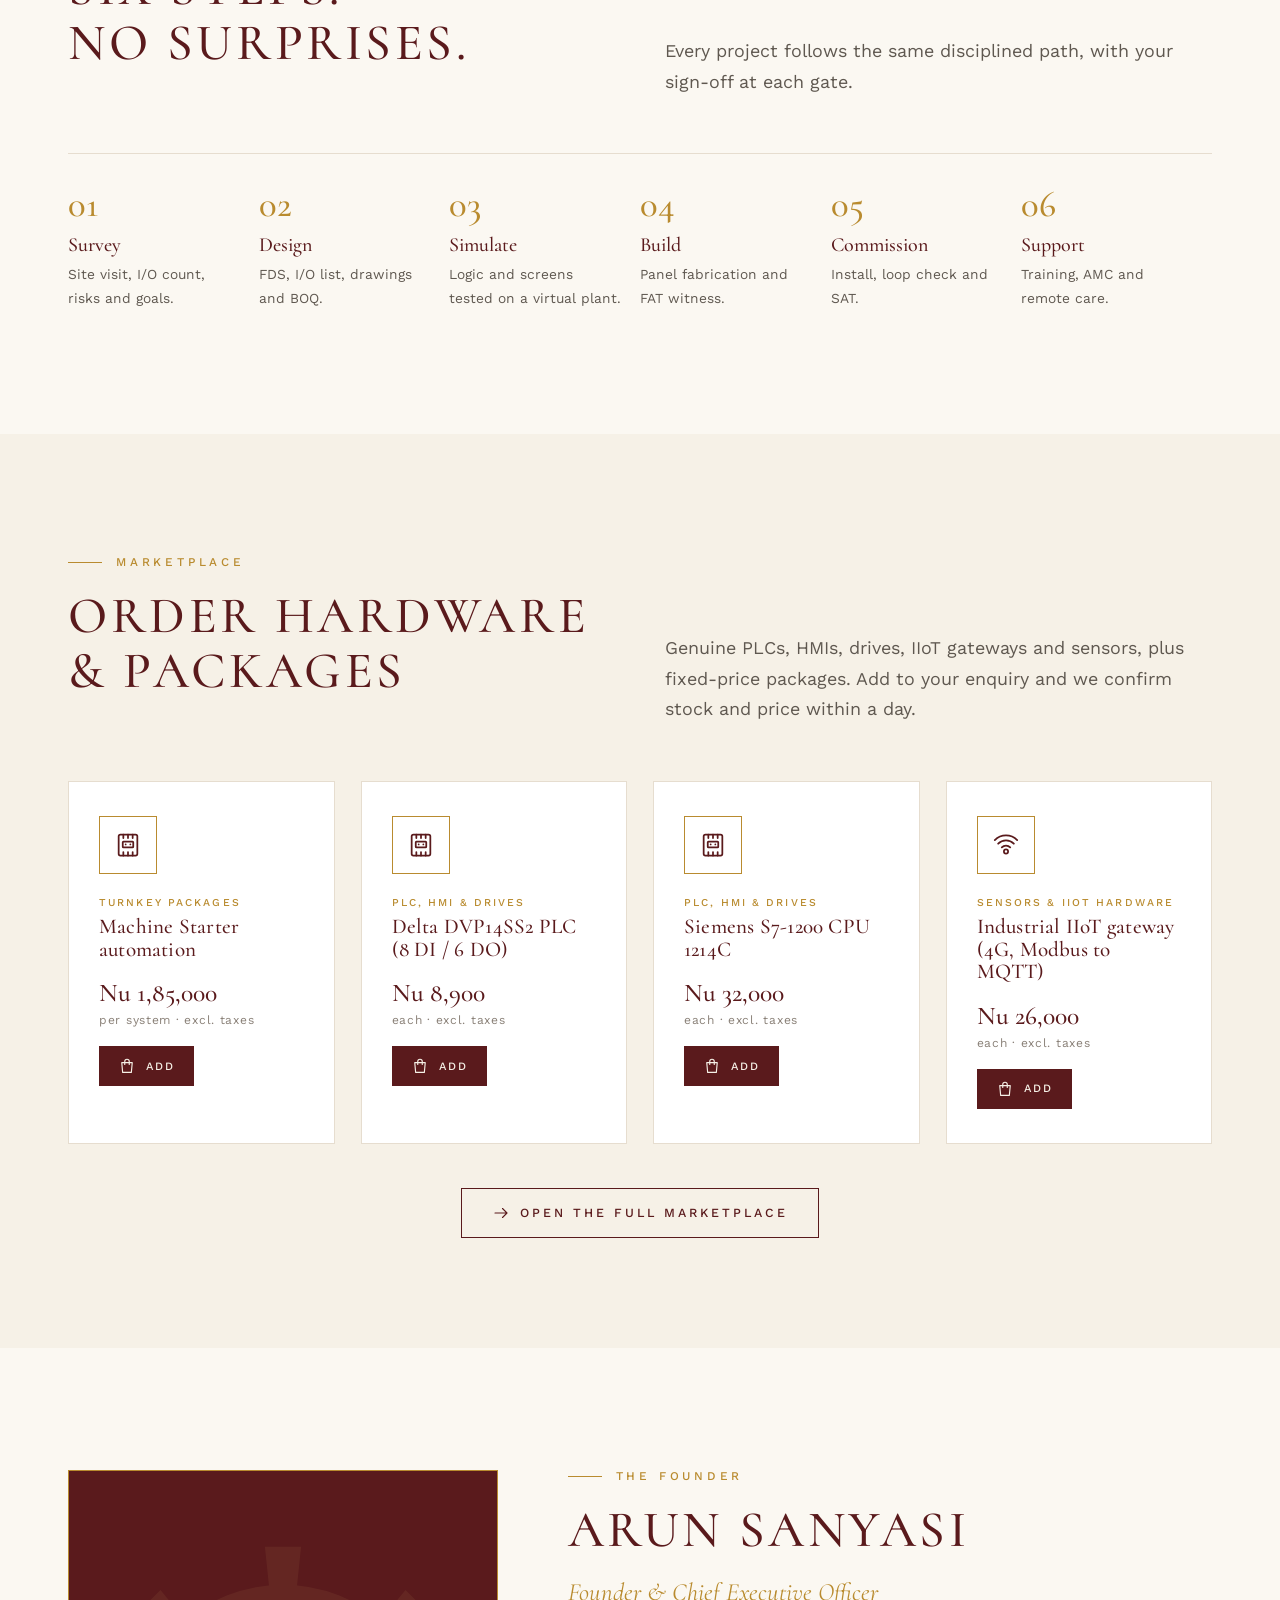
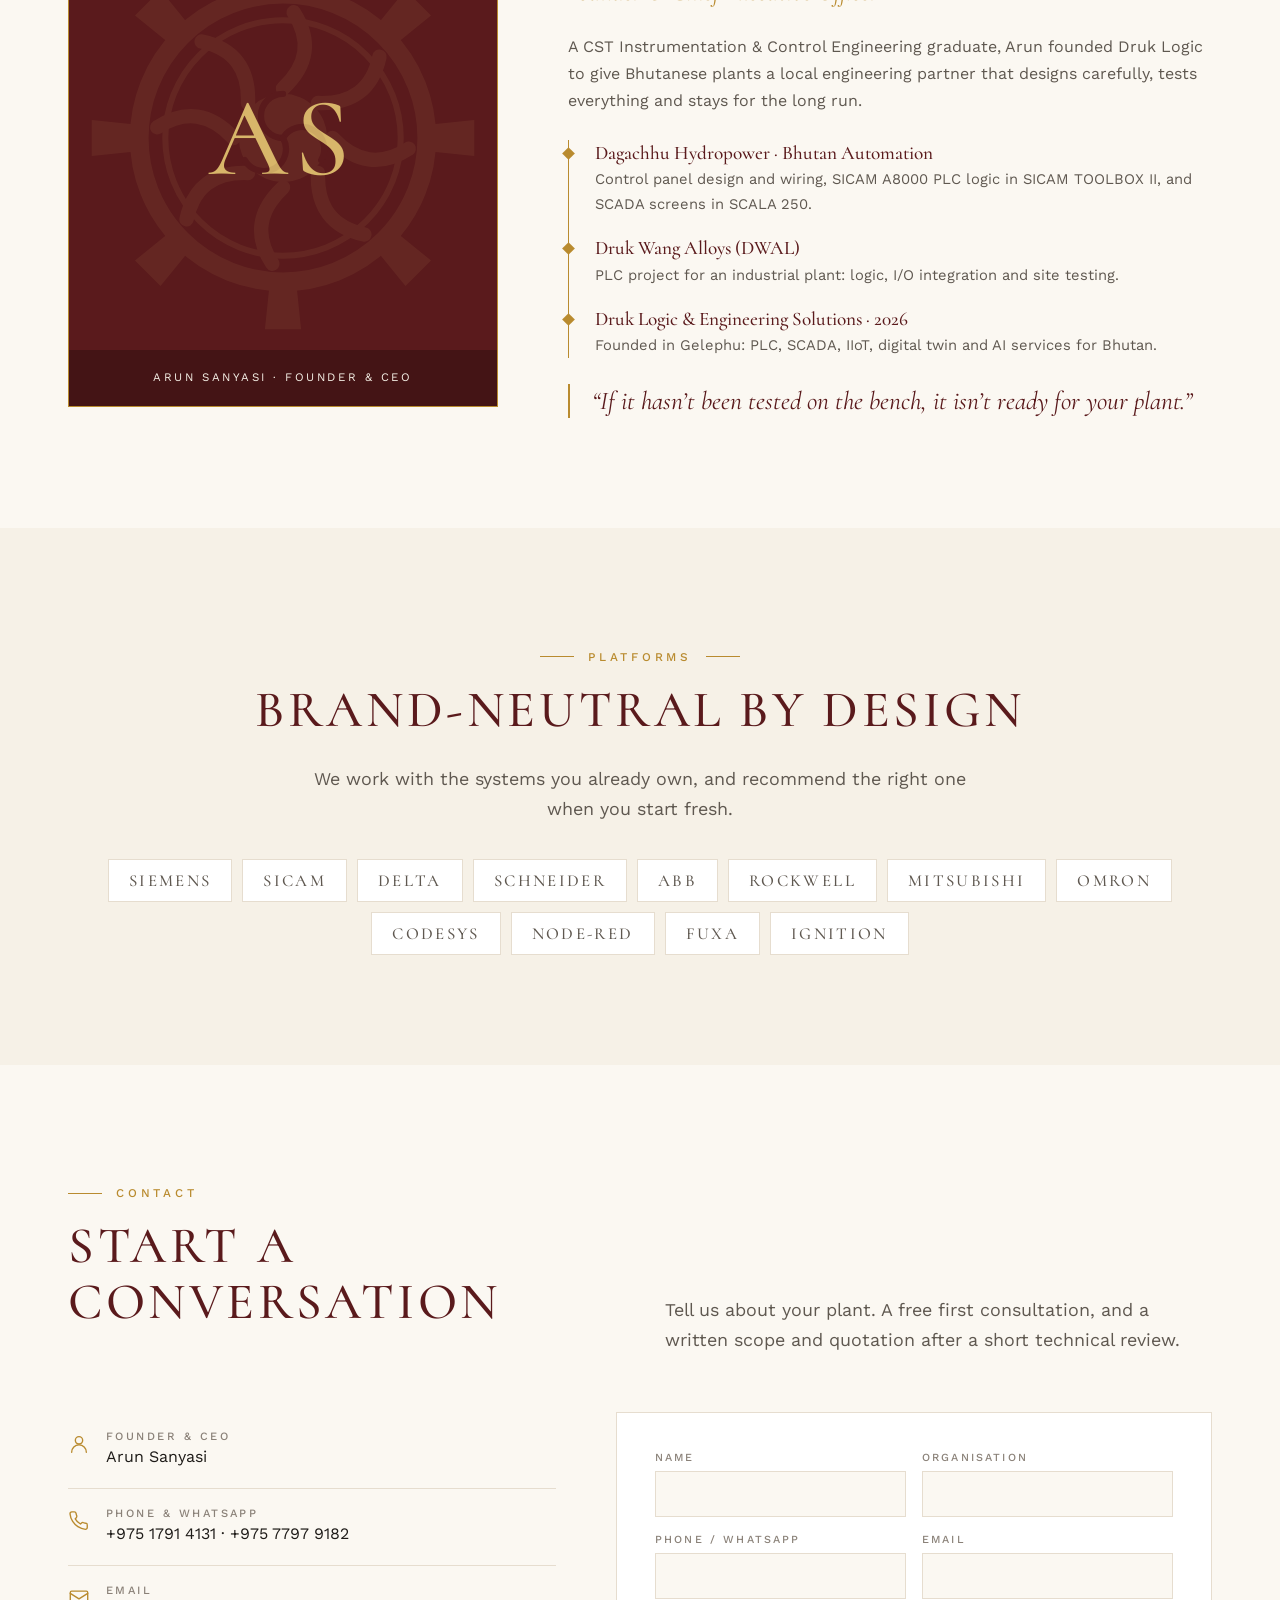
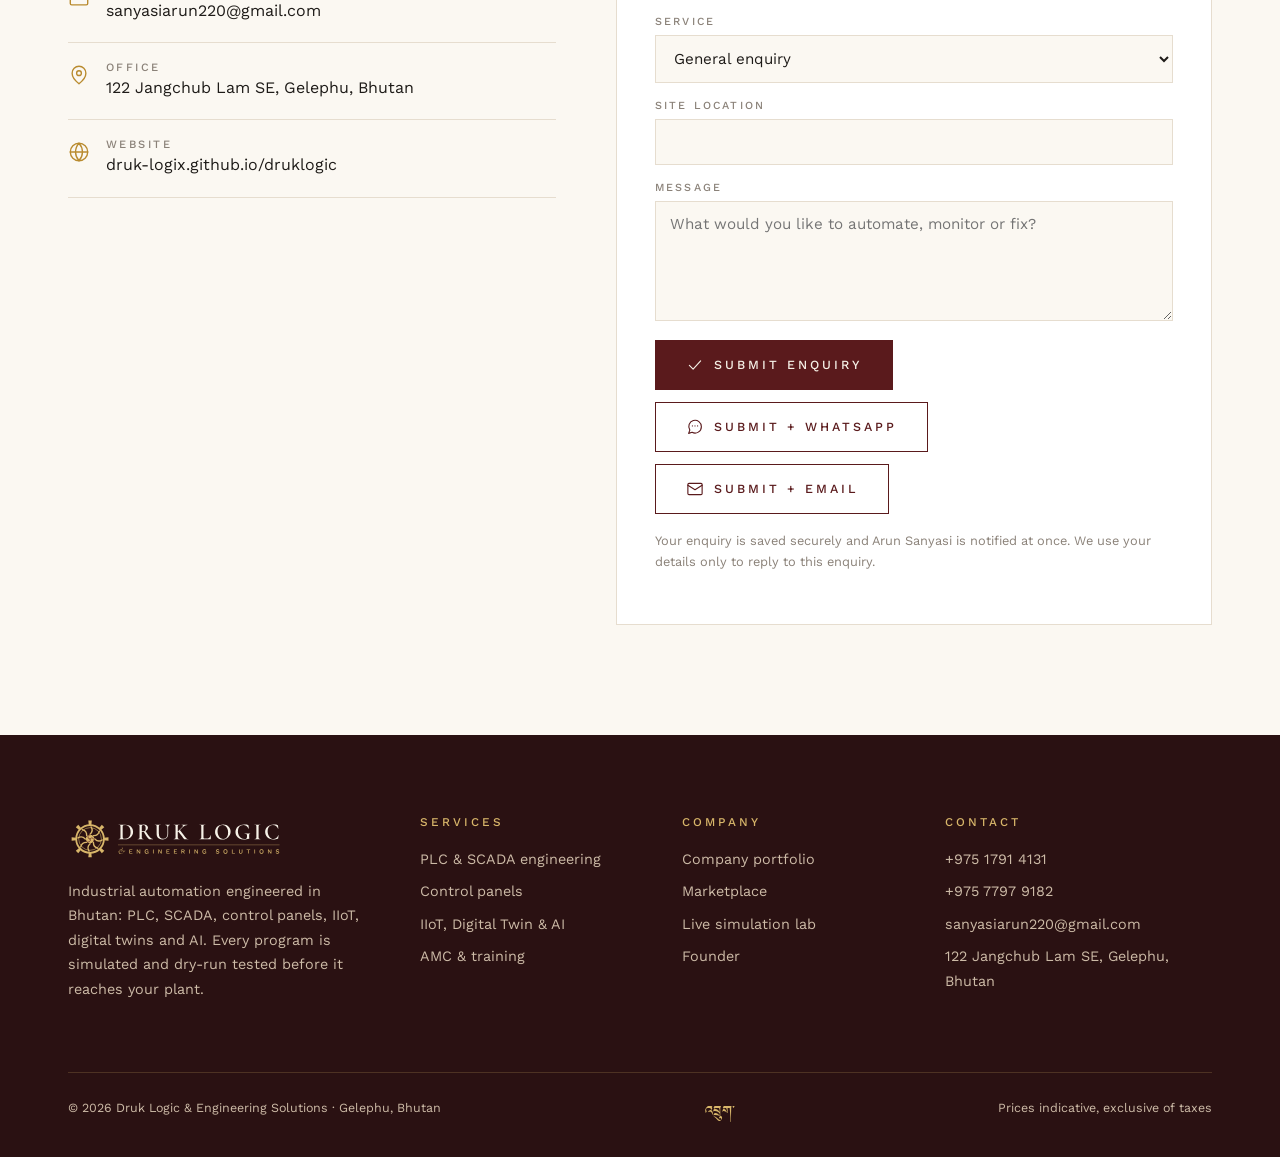
==== commit 019e4692: "Update website URLs after GitHub rename" ====
--- a/index.html
+++ b/index.html
@@ -2,13 +2,13 @@
 <title>Industrial Automation in Bhutan | Druk Logic</title>
 <meta name="description" content="Druk Logic is an industrial automation company in Gelephu, Bhutan. We provide PLC programming, SCADA and HMI, control panels and commissioning.">
 <meta name="google-site-verification" content="0qBkrU2nV85uoVWOhgmDB_zvfoVJ2s7-oDmIPIPQcx8">
-<link rel="canonical" href="https://arunsanyasi2786.github.io/druklogic/">
+<link rel="canonical" href="https://druk-logix.github.io/druklogic/">
 <meta property="og:type" content="website">
 <meta property="og:site_name" content="Druk Logic &amp; Engineering Solutions">
 <meta property="og:title" content="Industrial Automation in Bhutan | Druk Logic">
 <meta property="og:description" content="Druk Logic is an industrial automation company in Gelephu, Bhutan. We provide PLC programming, SCADA and HMI, control panels and commissioning.">
-<meta property="og:url" content="https://arunsanyasi2786.github.io/druklogic/">
-<meta property="og:image" content="https://arunsanyasi2786.github.io/druklogic/assets/img/share.png">
+<meta property="og:url" content="https://druk-logix.github.io/druklogic/">
+<meta property="og:image" content="https://druk-logix.github.io/druklogic/assets/img/share.png">
 <meta property="og:image:alt" content="Druk Logic &amp; Engineering Solutions">
 <script type="application/ld+json">
 {
@@ -16,8 +16,8 @@
   "@type": "Organization",
   "name": "Druk Logic & Engineering Solutions",
   "alternateName": "Druk Logic",
-  "url": "https://arunsanyasi2786.github.io/druklogic/",
-  "logo": "https://arunsanyasi2786.github.io/druklogic/assets/img/icon.png",
+  "url": "https://druk-logix.github.io/druklogic/",
+  "logo": "https://druk-logix.github.io/druklogic/assets/img/icon.png",
   "telephone": "+97517914131",
   "email": "sanyasiarun220@gmail.com",
   "address": {
@@ -110,7 +110,7 @@
 <div><i data-i="phone" class="ico"></i><span><b>Phone &amp; WhatsApp</b><a href="tel:+97517914131">+975 1791 4131</a>  ·  <a href="tel:+97577979182">+975 7797 9182</a></span></div>
 <div><i data-i="mail" class="ico"></i><span><b>Email</b><a href="mailto:sanyasiarun220@gmail.com">sanyasiarun220@gmail.com</a></span></div>
 <div><i data-i="pin" class="ico"></i><span><b>Office</b>122 Jangchub Lam SE, Gelephu, Bhutan</span></div>
-<div><i data-i="globe" class="ico"></i><span><b>Website</b>arunsanyasi2786.github.io/druklogic</span></div></div>
+<div><i data-i="globe" class="ico"></i><span><b>Website</b>druk-logix.github.io/druklogic</span></div></div>
 <form class="q" data-enquiry><label>Name<input name="name" required></label><label>Organisation<input name="org"></label>
 <label>Phone / WhatsApp<input name="phone" required inputmode="tel" pattern="[0-9+ ]{7,20}" title="Digits only, e.g. +975 1791 4131"></label><label>Email<input name="email" type="email"></label>
 <input name="website" tabindex="-1" autocomplete="off" style="position:absolute;left:-9999px" aria-hidden="true">
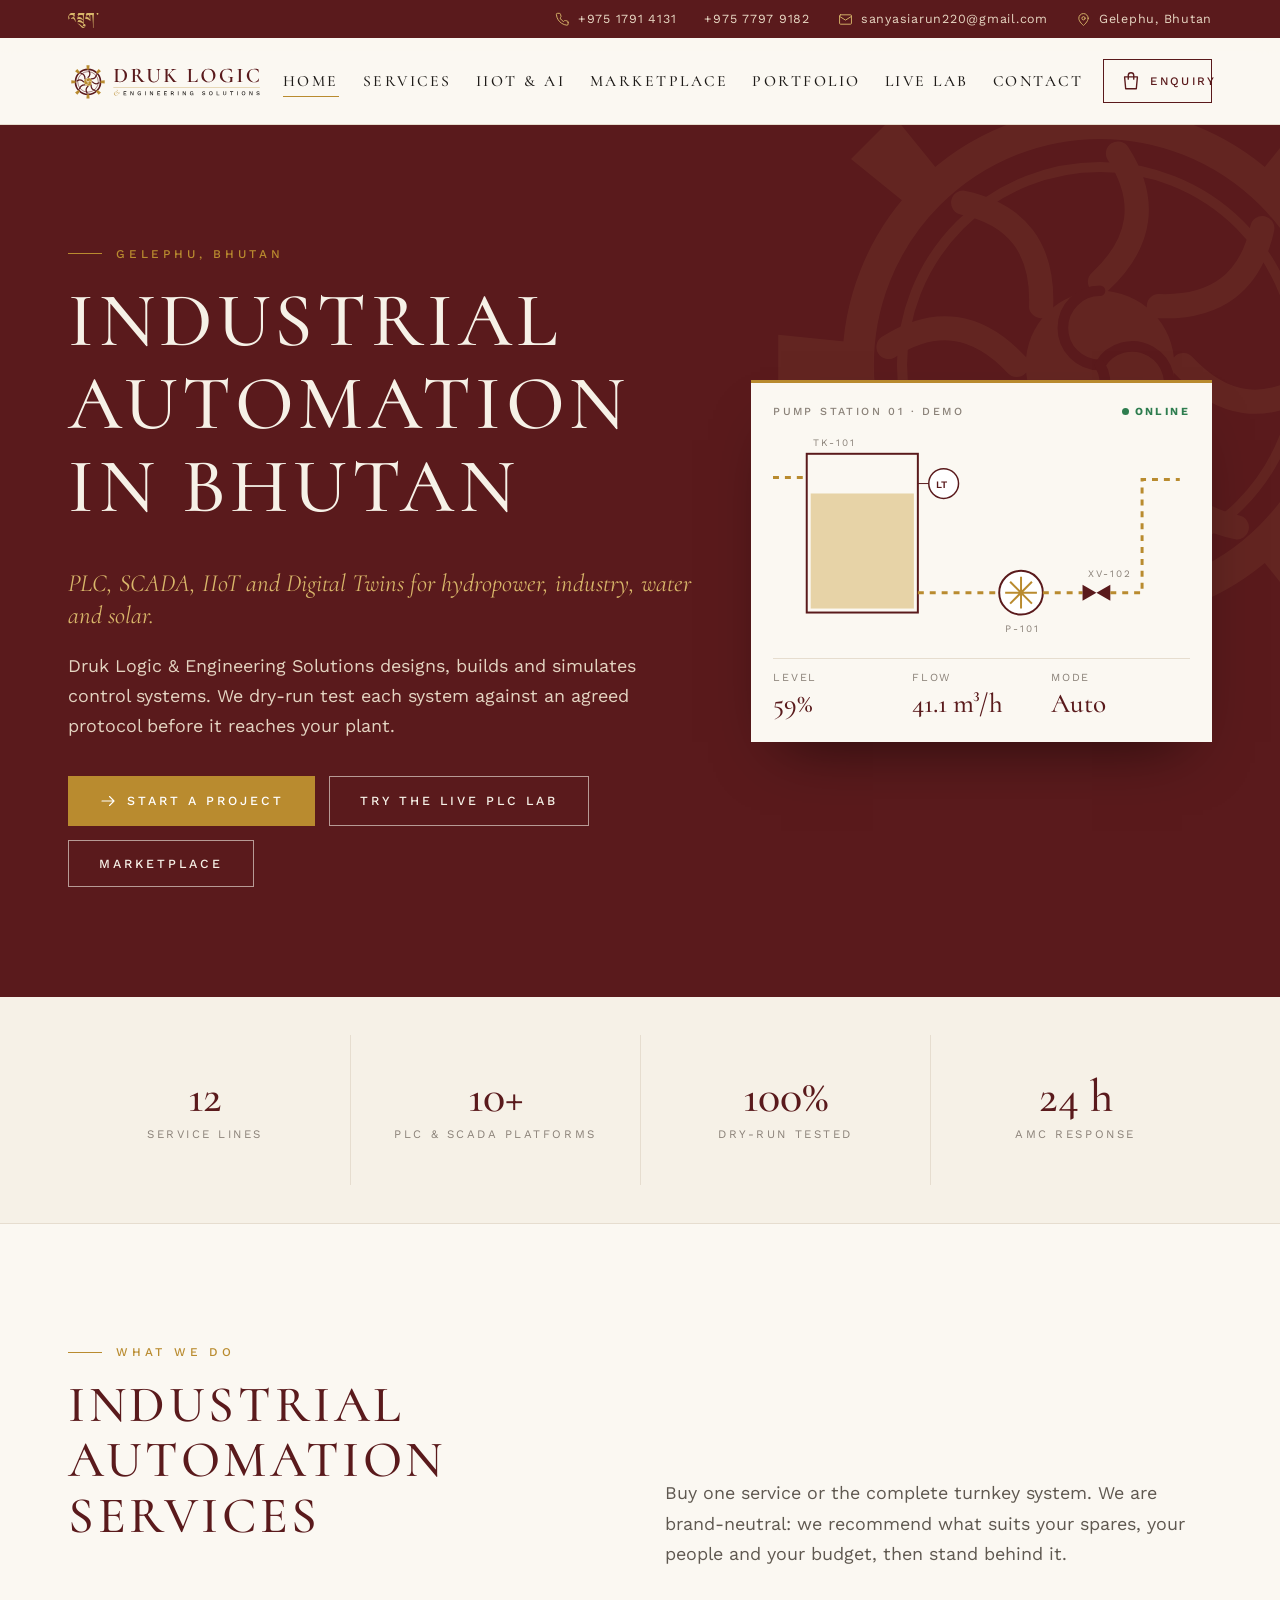
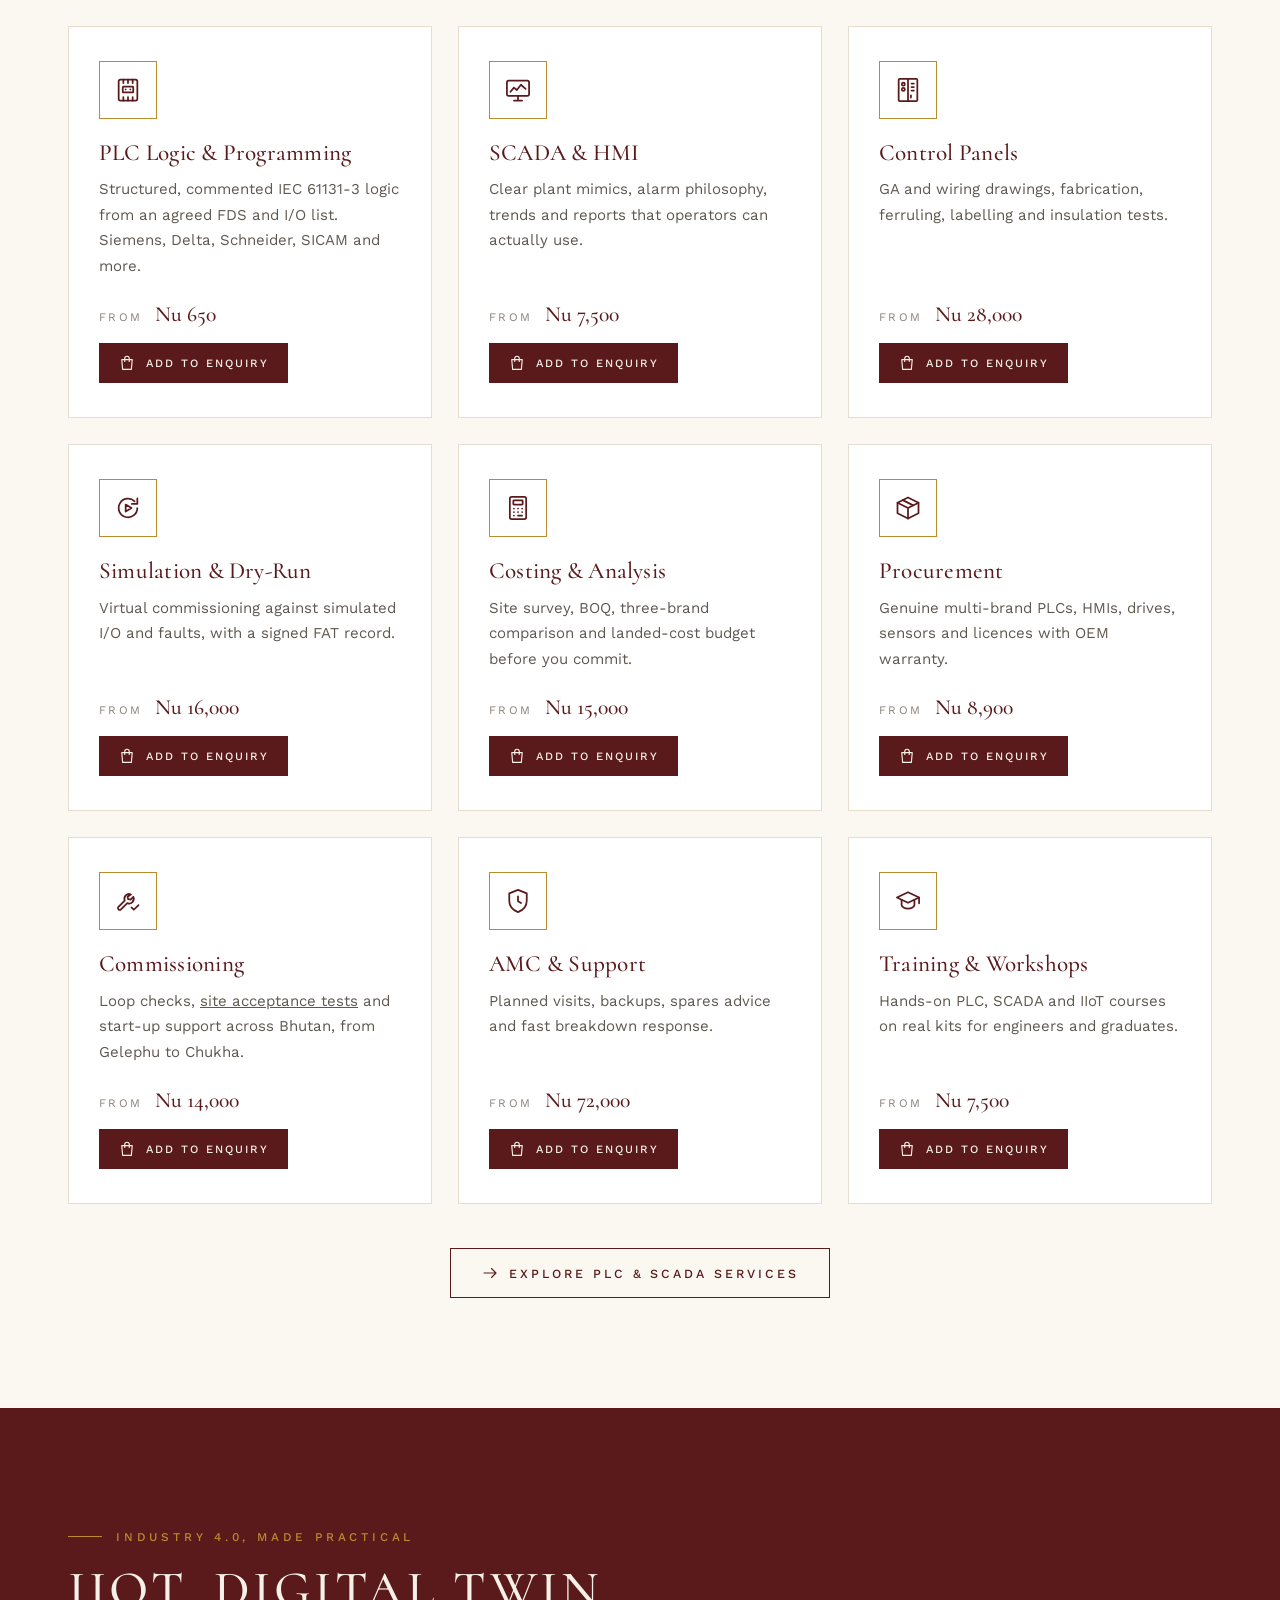
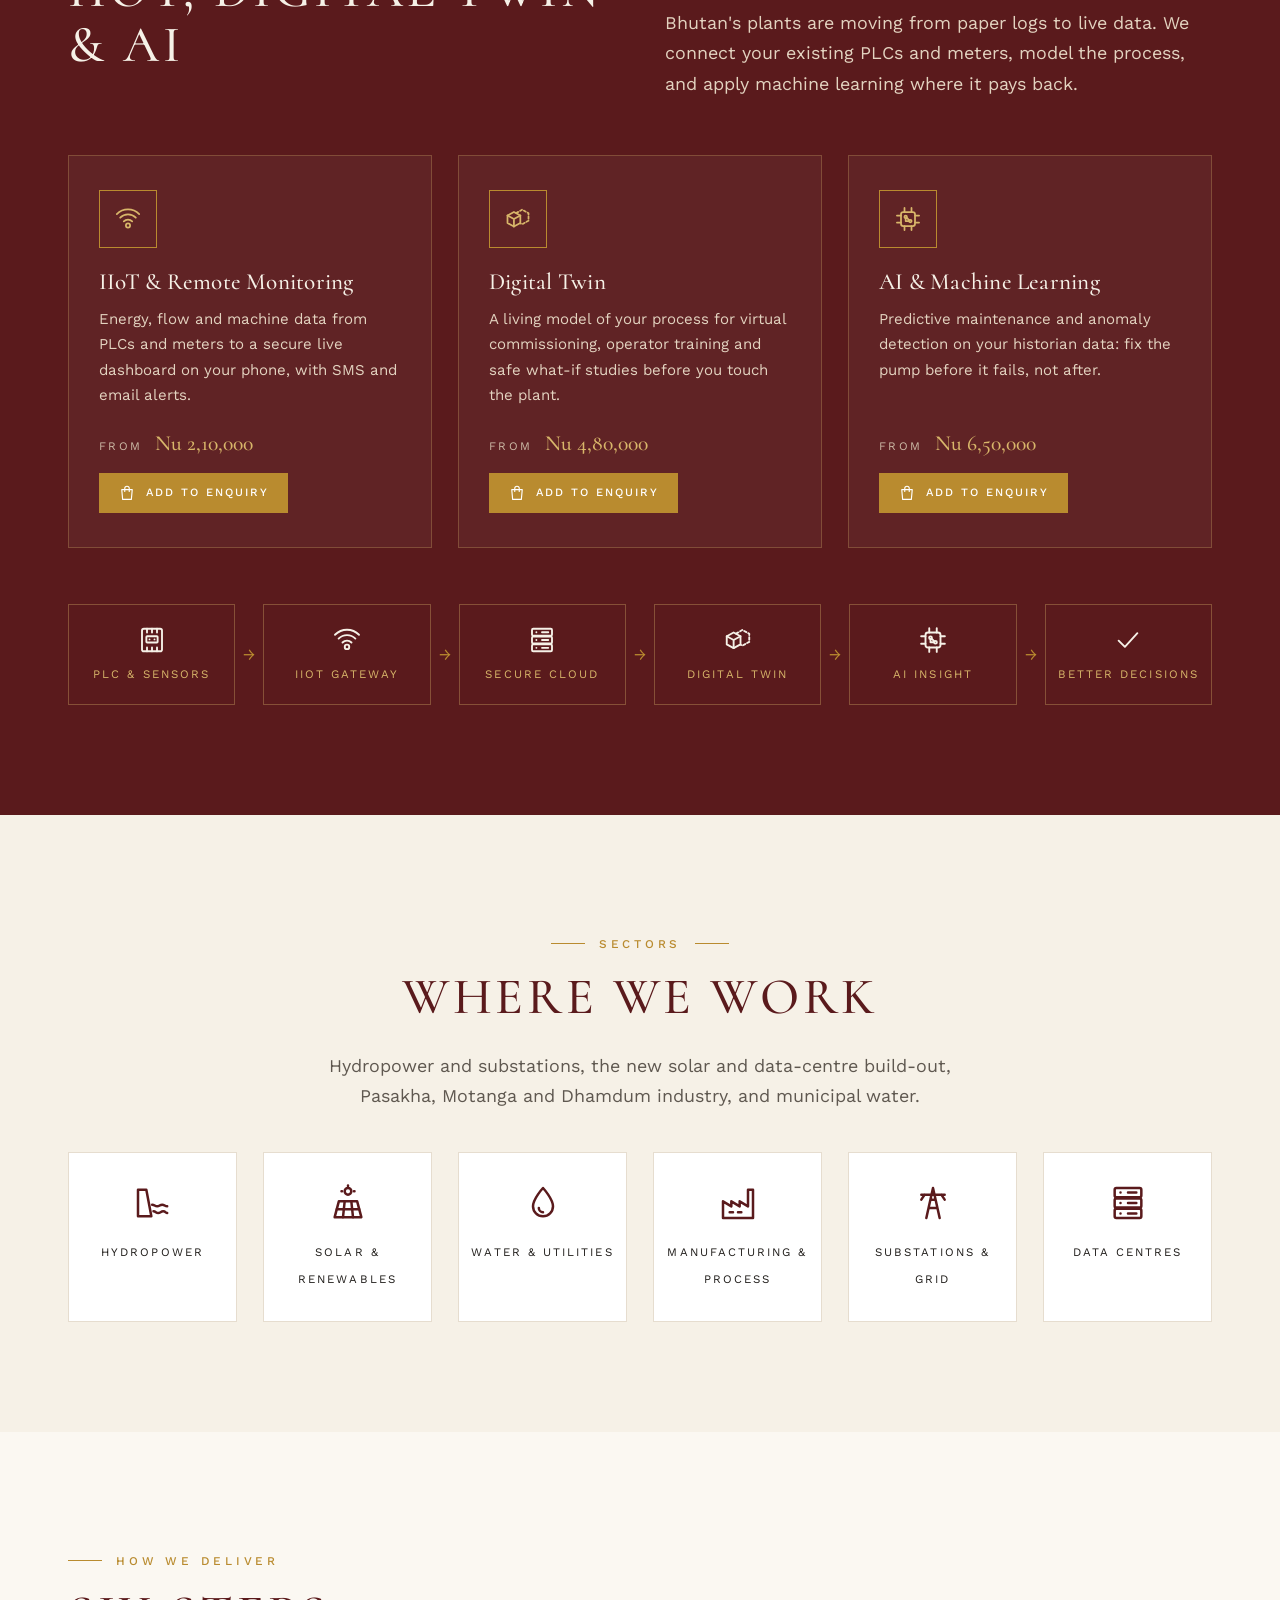
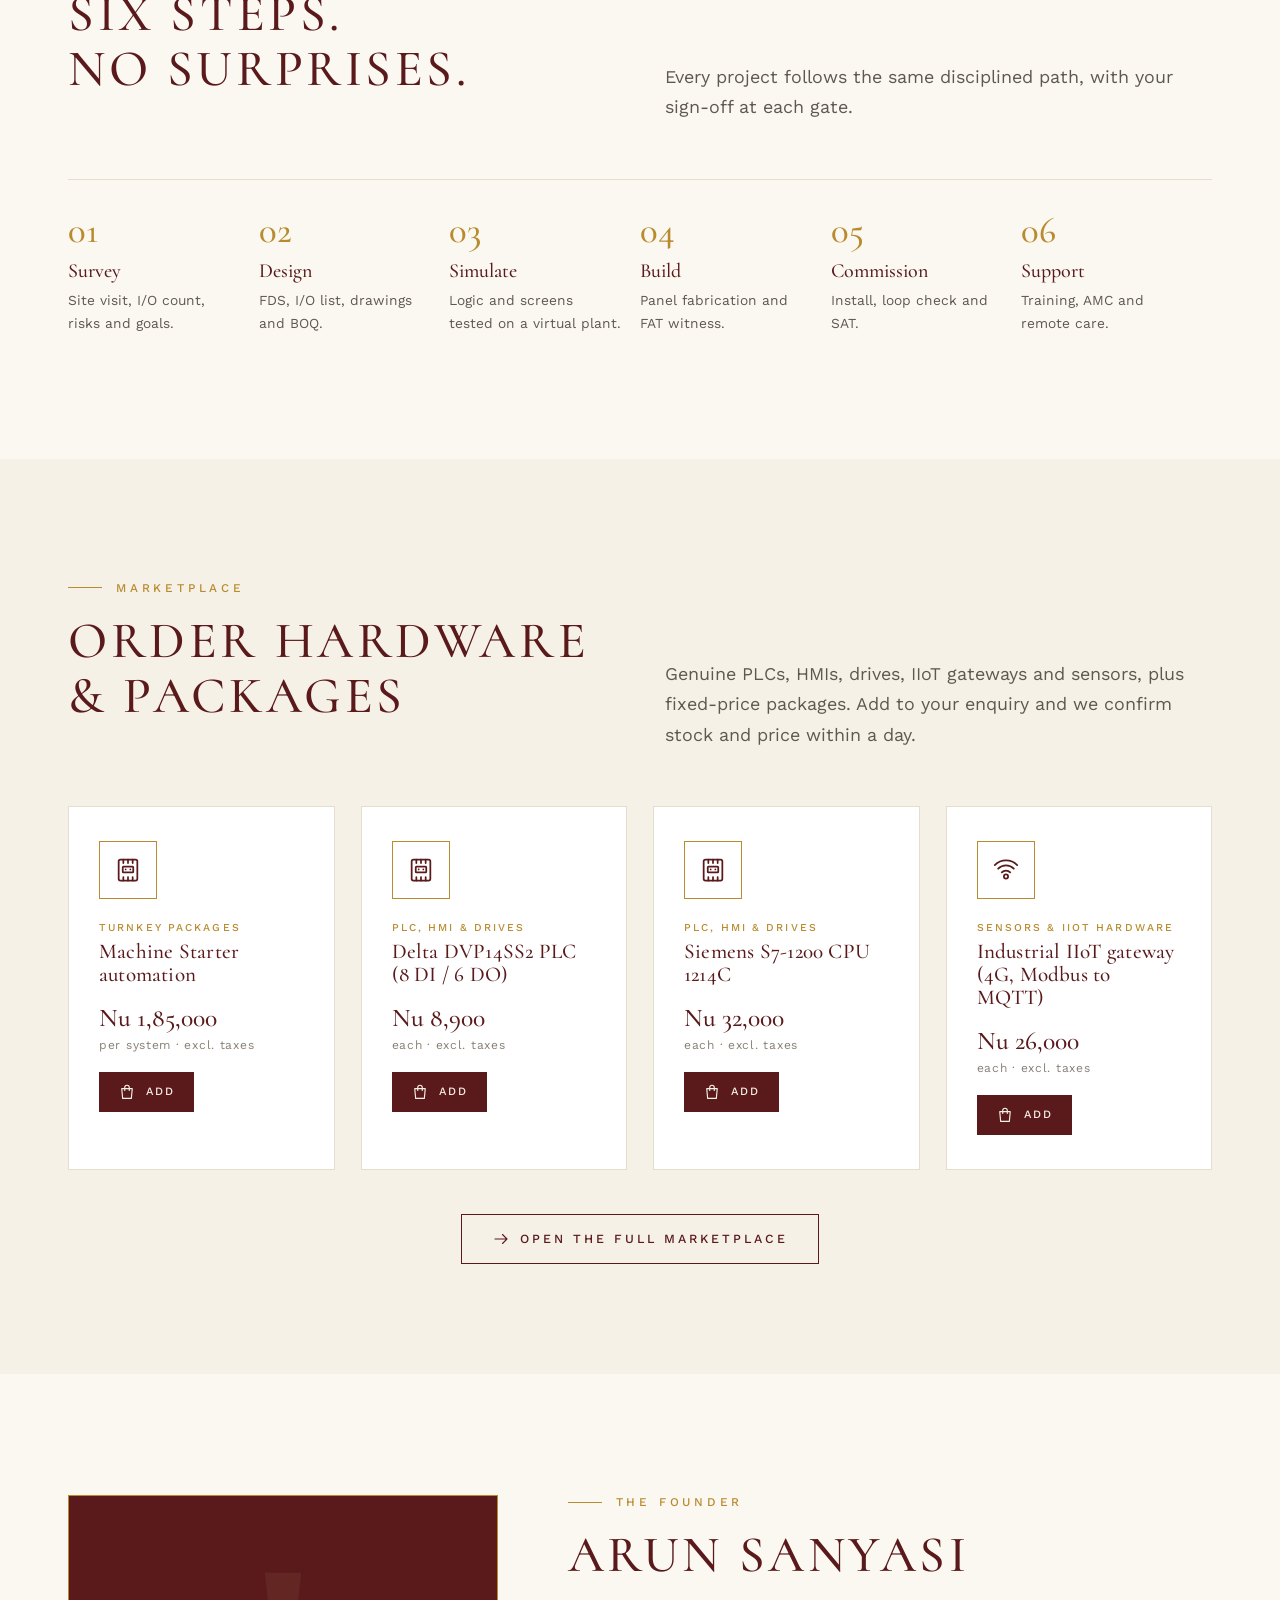
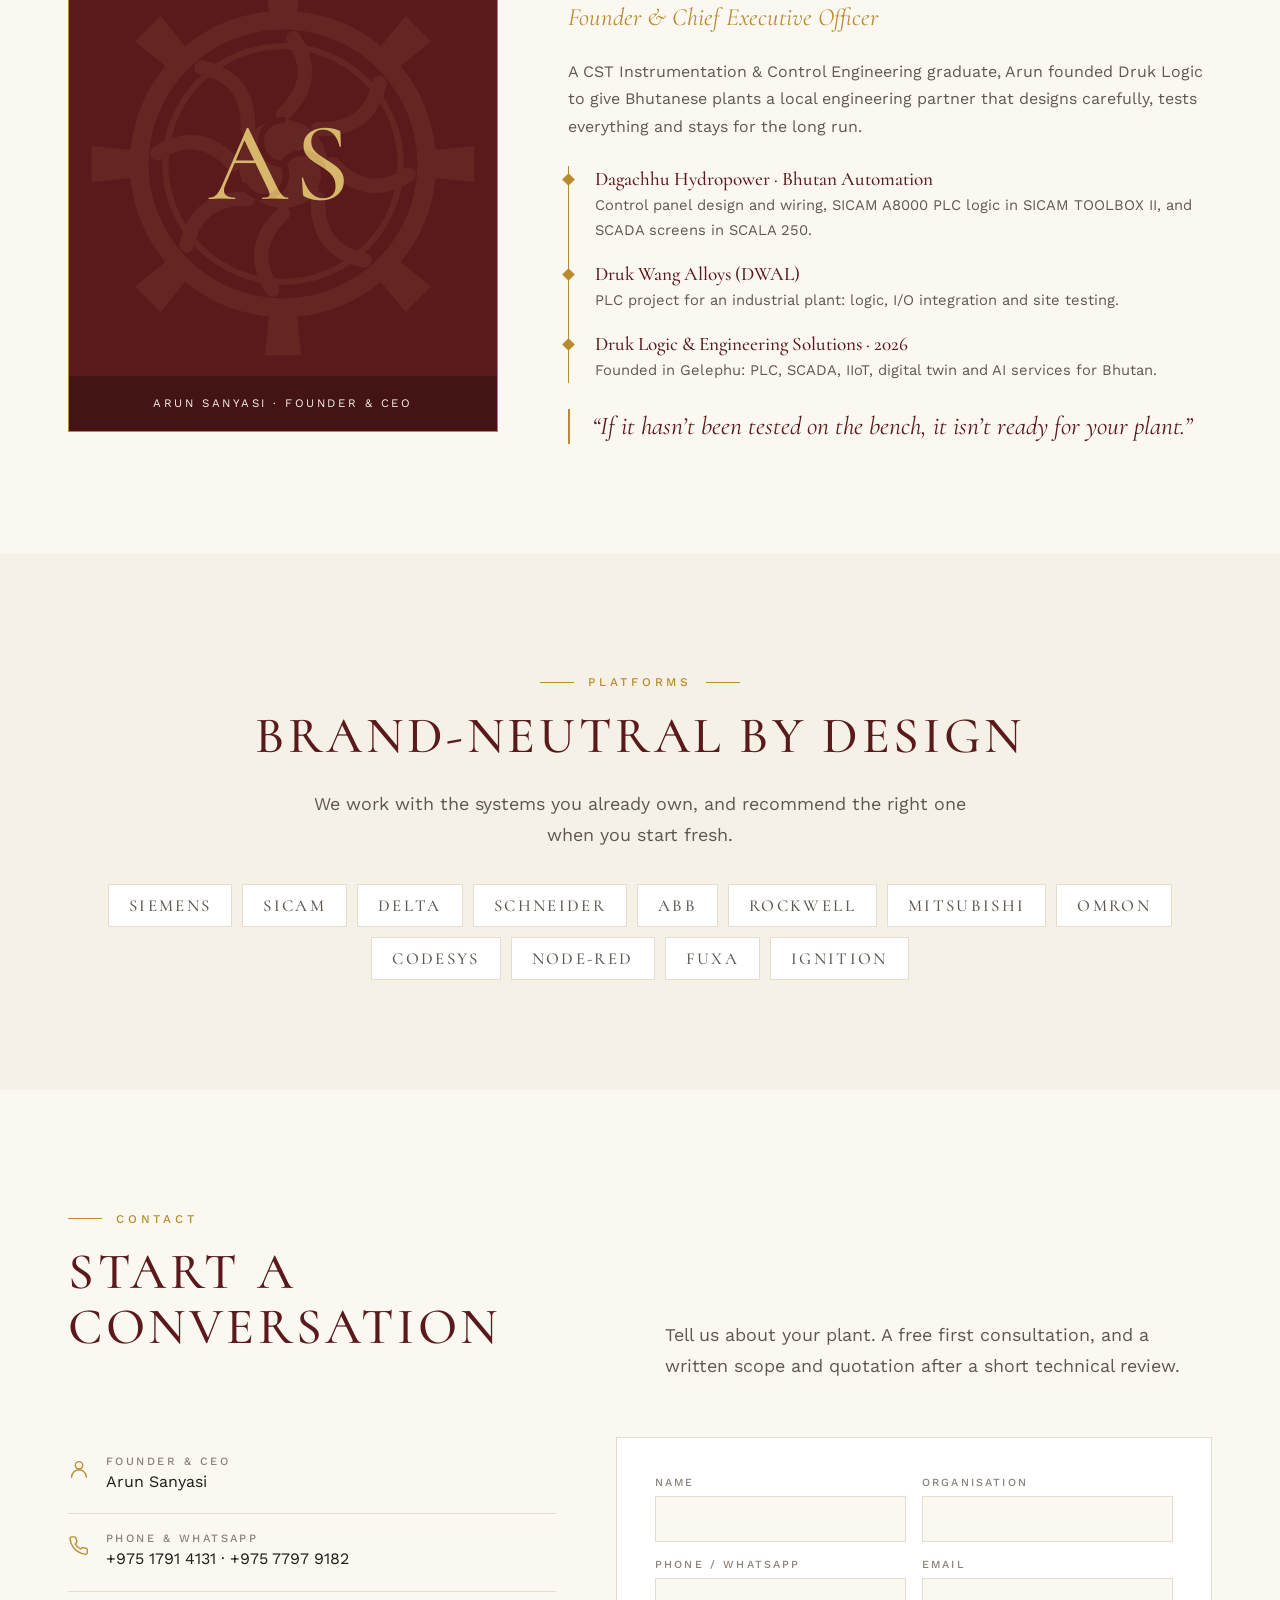
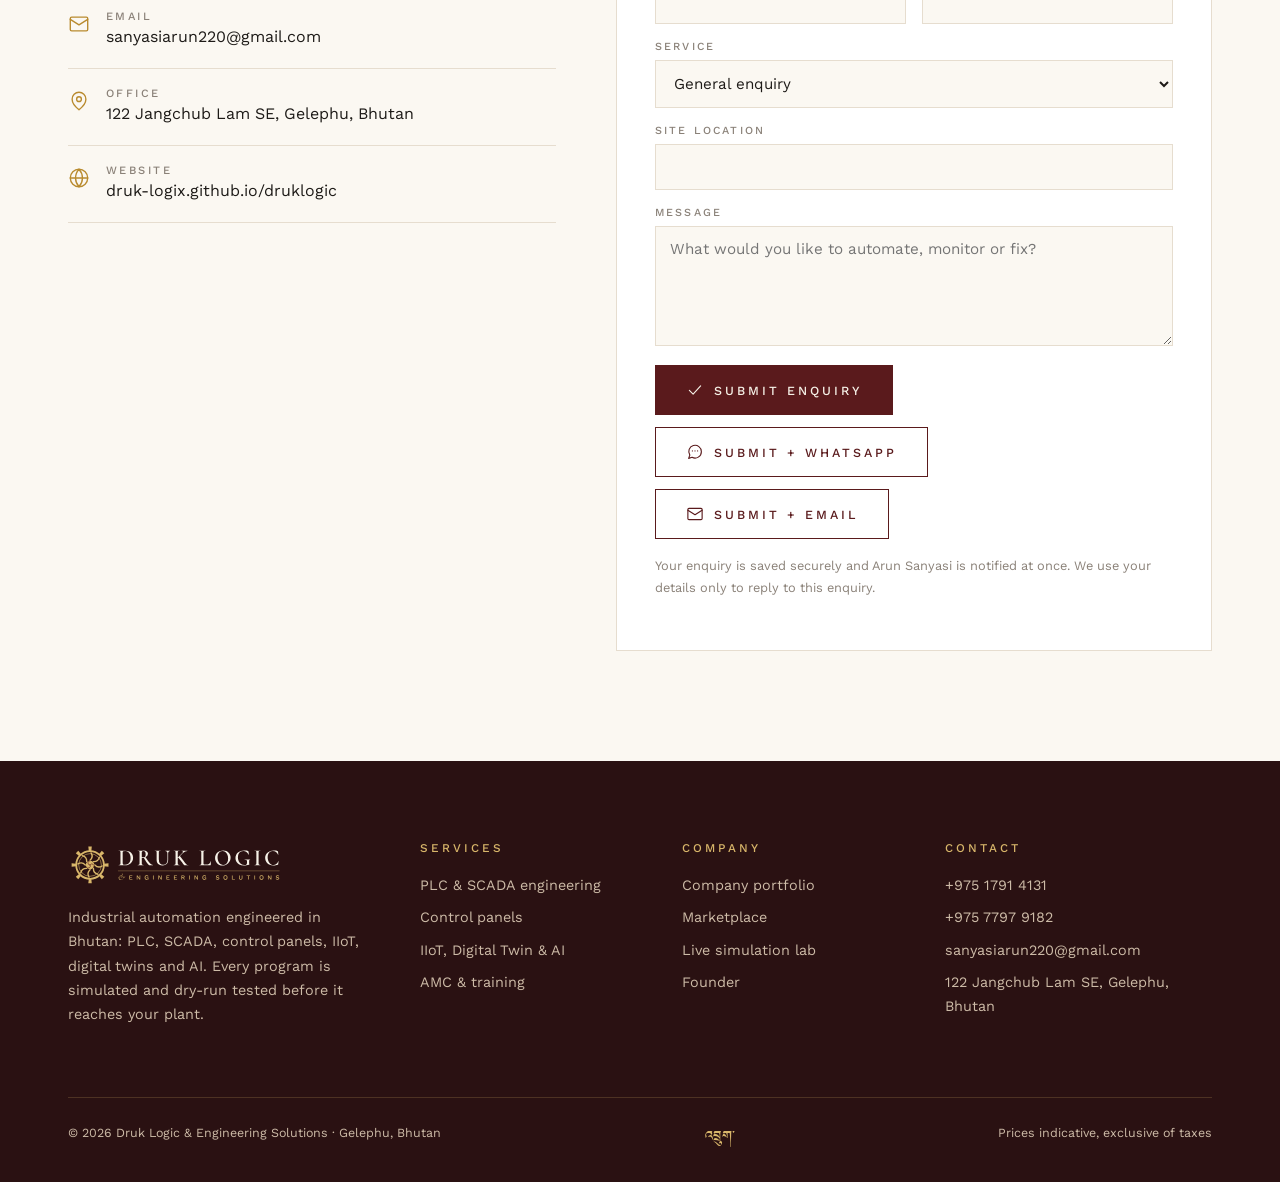
==== commit 74a0f4de: "Improve site discovery and PLC service content" ====
--- a/index.html
+++ b/index.html
@@ -3,6 +3,7 @@
 <meta name="description" content="Druk Logic is an industrial automation company in Gelephu, Bhutan. We provide PLC programming, SCADA and HMI, control panels and commissioning.">
 <meta name="google-site-verification" content="0qBkrU2nV85uoVWOhgmDB_zvfoVJ2s7-oDmIPIPQcx8">
 <link rel="canonical" href="https://druk-logix.github.io/druklogic/">
+<link rel="describedby" href="llms.txt">
 <meta property="og:type" content="website">
 <meta property="og:site_name" content="Druk Logic &amp; Engineering Solutions">
 <meta property="og:title" content="Industrial Automation in Bhutan | Druk Logic">
@@ -14,8 +15,11 @@
 {
   "@context": "https://schema.org",
   "@type": "Organization",
+  "@id": "https://druk-logix.github.io/druklogic/#organization",
   "name": "Druk Logic & Engineering Solutions",
   "alternateName": "Druk Logic",
+  "description": "Industrial automation company in Gelephu, Bhutan, providing PLC programming, SCADA and HMI integration, control panels and commissioning.",
+  "areaServed": {"@type": "Country", "name": "Bhutan"},
   "url": "https://druk-logix.github.io/druklogic/",
   "logo": "https://druk-logix.github.io/druklogic/assets/img/icon.png",
   "telephone": "+97517914131",
@@ -28,15 +32,16 @@
   }
 }
 </script>
-<link rel="icon" href="assets/img/favicon.svg" type="image/svg+xml"><link rel="apple-touch-icon" href="assets/img/icon.png"><link rel="preconnect" href="https://fonts.googleapis.com"><link rel="preconnect" href="https://fonts.gstatic.com" crossorigin><link href="https://fonts.googleapis.com/css2?family=Cormorant:ital,wght@0,400;0,500;0,600;1,400;1,500&family=Work+Sans:wght@300;400;500;600&family=Jomolhari&family=JetBrains+Mono:wght@500;700&display=swap" rel="stylesheet">
+<link rel="icon" href="assets/img/favicon.svg" type="image/svg+xml"><link rel="apple-touch-icon" href="assets/img/icon.png"><link rel="preconnect" href="https://fonts.googleapis.com"><link rel="preconnect" href="https://fonts.gstatic.com" crossorigin><link href="https://fonts.googleapis.com/css2?family=Cormorant:ital,wght@0,400;0,500;0,600;1,400;1,500&family=Work+Sans:wght@300;400;500;600&family=Jomolhari&display=swap" rel="stylesheet">
 <link rel="stylesheet" href="assets/css/site.css"></head><body>
 <div class="topbar"><div class="wrap"><span class="dz" title="Druk">འབྲུག་</span>
 <a href="tel:+97517914131"><i data-i="phone" class="ico"></i>+975 1791 4131</a><a class="hide-s" href="tel:+97577979182">+975 7797 9182</a>
 <a href="mailto:sanyasiarun220@gmail.com"><i data-i="mail" class="ico"></i>sanyasiarun220@gmail.com</a><span class="hide-s"><i data-i="pin" class="ico"></i>Gelephu, Bhutan</span></div></div>
-<header class="site"><div class="wrap"><a class="logo" href="./" aria-label="Druk Logic & Engineering Solutions home"><img src="assets/img/logo.svg" alt="Druk Logic & Engineering Solutions"></a>
+<header class="site"><div class="wrap"><a class="logo" href="./" aria-label="Druk Logic & Engineering Solutions home"><img src="assets/img/logo.svg" width="887" height="190" alt="Druk Logic & Engineering Solutions"></a>
 <nav class="main"><a href="./" class="on">Home</a><a href="./#services" class="">Services</a><a href="./#digital" class="">IIoT & AI</a><a href="marketplace.html" class="">Marketplace</a><a href="portfolio.html" class="">Portfolio</a><a href="lab.html" class="">Live Lab</a><a href="./#contact" class="">Contact</a></nav>
 <div style="display:flex;gap:12px;align-items:center"><button class="basket-btn" data-open-basket><i data-i="bag" class="ico"></i><span class="hide-s">Enquiry</span><b class="basket-count" style="display:none">0</b></button>
 <button class="menu-btn" aria-label="Menu"><i data-i="menu" class="ico"></i></button></div></div></header>
+<main>
 <section class="hero" style="padding:0"><img class="wheel" src="assets/img/wheel-gold.svg" alt=""><div class="wrap">
 <div><span class="kicker">Gelephu, Bhutan</span><h1>Industrial automation in Bhutan</h1>
 <p class="italic">PLC, SCADA, IIoT and Digital Twins for hydropower, industry, water and solar.</p>
@@ -65,7 +70,7 @@
 <div class="from">From <b data-price="E07"></b></div><div class="acts"><button class="btn sm" data-add="E07"><i data-i="bag" class="ico"></i> Add to enquiry</button></div></article><article class="card reveal"><div class="ic"><i data-i="simulation" class="ico"></i></div><h3>Simulation & Dry-Run</h3><p>Virtual commissioning against simulated I/O and faults, with a signed FAT record.</p>
 <div class="from">From <b data-price="E09"></b></div><div class="acts"><button class="btn sm" data-add="E09"><i data-i="bag" class="ico"></i> Add to enquiry</button></div></article><article class="card reveal"><div class="ic"><i data-i="costing" class="ico"></i></div><h3>Costing & Analysis</h3><p>Site survey, BOQ, three-brand comparison and landed-cost budget before you commit.</p>
 <div class="from">From <b data-price="E03"></b></div><div class="acts"><button class="btn sm" data-add="E03"><i data-i="bag" class="ico"></i> Add to enquiry</button></div></article><article class="card reveal"><div class="ic"><i data-i="procurement" class="ico"></i></div><h3>Procurement</h3><p>Genuine multi-brand PLCs, HMIs, drives, sensors and licences with OEM warranty.</p>
-<div class="from">From <b data-price="H01"></b></div><div class="acts"><button class="btn sm" data-add="H01"><i data-i="bag" class="ico"></i> Add to enquiry</button></div></article><article class="card reveal"><div class="ic"><i data-i="commissioning" class="ico"></i></div><h3>Commissioning</h3><p>Loop checks, SAT and start-up support across Bhutan, from Gelephu to Chukha.</p>
+<div class="from">From <b data-price="H01"></b></div><div class="acts"><button class="btn sm" data-add="H01"><i data-i="bag" class="ico"></i> Add to enquiry</button></div></article><article class="card reveal"><div class="ic"><i data-i="commissioning" class="ico"></i></div><h3>Commissioning</h3><p>Loop checks, <a href="plc-scada-bhutan.html#project-questions" style="text-decoration:underline">site acceptance tests</a> and start-up support across Bhutan, from Gelephu to Chukha.</p>
 <div class="from">From <b data-price="E10"></b></div><div class="acts"><button class="btn sm" data-add="E10"><i data-i="bag" class="ico"></i> Add to enquiry</button></div></article><article class="card reveal"><div class="ic"><i data-i="amc" class="ico"></i></div><h3>AMC & Support</h3><p>Planned visits, backups, spares advice and fast breakdown response.</p>
 <div class="from">From <b data-price="S01"></b></div><div class="acts"><button class="btn sm" data-add="S01"><i data-i="bag" class="ico"></i> Add to enquiry</button></div></article><article class="card reveal"><div class="ic"><i data-i="training" class="ico"></i></div><h3>Training & Workshops</h3><p>Hands-on PLC, SCADA and IIoT courses on real kits for engineers and graduates.</p>
 <div class="from">From <b data-price="T01"></b></div><div class="acts"><button class="btn sm" data-add="T01"><i data-i="bag" class="ico"></i> Add to enquiry</button></div></article></div>
@@ -94,7 +99,7 @@
 <div class="price" data-price="H06"></div><div class="unit">each  ·  excl. taxes</div><div class="acts"><button class="btn sm" data-add="H06"><i data-i="bag" class="ico"></i> Add</button></div></article><article class="card prod reveal"><div class="ic"><i data-i="iiot" class="ico"></i></div><div class="cat">Sensors & IIoT Hardware</div><h3>Industrial IIoT gateway (4G, Modbus to MQTT)</h3>
 <div class="price" data-price="I01"></div><div class="unit">each  ·  excl. taxes</div><div class="acts"><button class="btn sm" data-add="I01"><i data-i="bag" class="ico"></i> Add</button></div></article></div><div class="center" style="margin-top:44px"><a class="btn line" href="marketplace.html"><i data-i="arrow" class="ico"></i> Open the full marketplace</a></div></div></section>
 
-<section id="founder"><div class="wrap founder"><div class="portrait reveal"><img class="wheel" src="assets/img/wheel-gold.svg" alt=""><div class="mono">AS</div><div class="cap">Arun Sanyasi  ·  Founder & CEO</div></div>
+<section id="founder"><div class="wrap founder"><div class="portrait reveal"><img class="wheel" src="assets/img/wheel-gold.svg" alt="" loading="lazy" decoding="async"><div class="mono">AS</div><div class="cap">Arun Sanyasi  ·  Founder & CEO</div></div>
 <div><span class="kicker">The founder</span><h2>Arun Sanyasi</h2><p class="italic" style="margin-top:-8px">Founder & Chief Executive Officer</p>
 <p>A CST Instrumentation & Control Engineering graduate, Arun founded Druk Logic to give Bhutanese plants a local engineering partner that designs carefully, tests everything and stays for the long run.</p>
 <div class="timeline"><div><b>Dagachhu Hydropower  ·  Bhutan Automation</b><p>Control panel design and wiring, SICAM A8000 PLC logic in SICAM TOOLBOX II, and SCADA screens in SCALA 250.</p></div>
@@ -119,8 +124,9 @@
 <div class="full send"><button class="btn" data-via="save" type="submit"><i data-i="check" class="ico"></i> Submit enquiry</button><button class="btn line" data-via="wa" type="submit"><i data-i="chat" class="ico"></i> Submit + WhatsApp</button><button class="btn line" data-via="mail" type="submit"><i data-i="mail" class="ico"></i> Submit + Email</button></div>
 <div class="result" aria-live="polite"></div>
 <p class="full note">Your enquiry is saved securely and Arun Sanyasi is notified at once. We use your details only to reply to this enquiry.</p></form></div></div></section>
+</main>
 <footer><div class="wrap"><div class="cols">
-<div><a class="logo" href="./"><img src="assets/img/logo-reverse.svg" alt="Druk Logic & Engineering Solutions" style="background:transparent"></a>
+<div><a class="logo" href="./"><img src="assets/img/logo-reverse.svg" width="887" height="190" loading="lazy" decoding="async" alt="Druk Logic & Engineering Solutions" style="background:transparent"></a>
 <p style="color:#CDBBA7">Industrial automation engineered in Bhutan: PLC, SCADA, control panels, IIoT, digital twins and AI. Every program is simulated and dry-run tested before it reaches your plant.</p></div>
 <div><h4>Services</h4><a href="plc-scada-bhutan.html">PLC &amp; SCADA engineering</a><a href="./#services">Control panels</a><a href="./#digital">IIoT, Digital Twin &amp; AI</a><a href="./#services">AMC &amp; training</a></div>
 <div><h4>Company</h4><a href="portfolio.html">Company portfolio</a><a href="marketplace.html">Marketplace</a><a href="lab.html">Live simulation lab</a><a href="./#founder">Founder</a></div>
@@ -128,4 +134,4 @@
 </div><div class="base"><span>&copy; 2026 Druk Logic & Engineering Solutions  ·  Gelephu, Bhutan</span><span class="dz" style="color:var(--gold-l);font-size:1.1rem">འབྲུག་</span><span>Prices indicative, exclusive of taxes</span></div></div></footer>
 <script src="assets/js/data.js"></script><script src="assets/js/site.js"></script>
 <script>setInterval(()=>{const t=Date.now()/1000;document.getElementById('kL').textContent=Math.round(68+12*Math.sin(t/1.4))+'%';document.getElementById('kF').textContent=(42.6+3*Math.sin(t/2.1)).toFixed(1)+' m³/h'},1000)</script>
-</body></html>+</body></html>
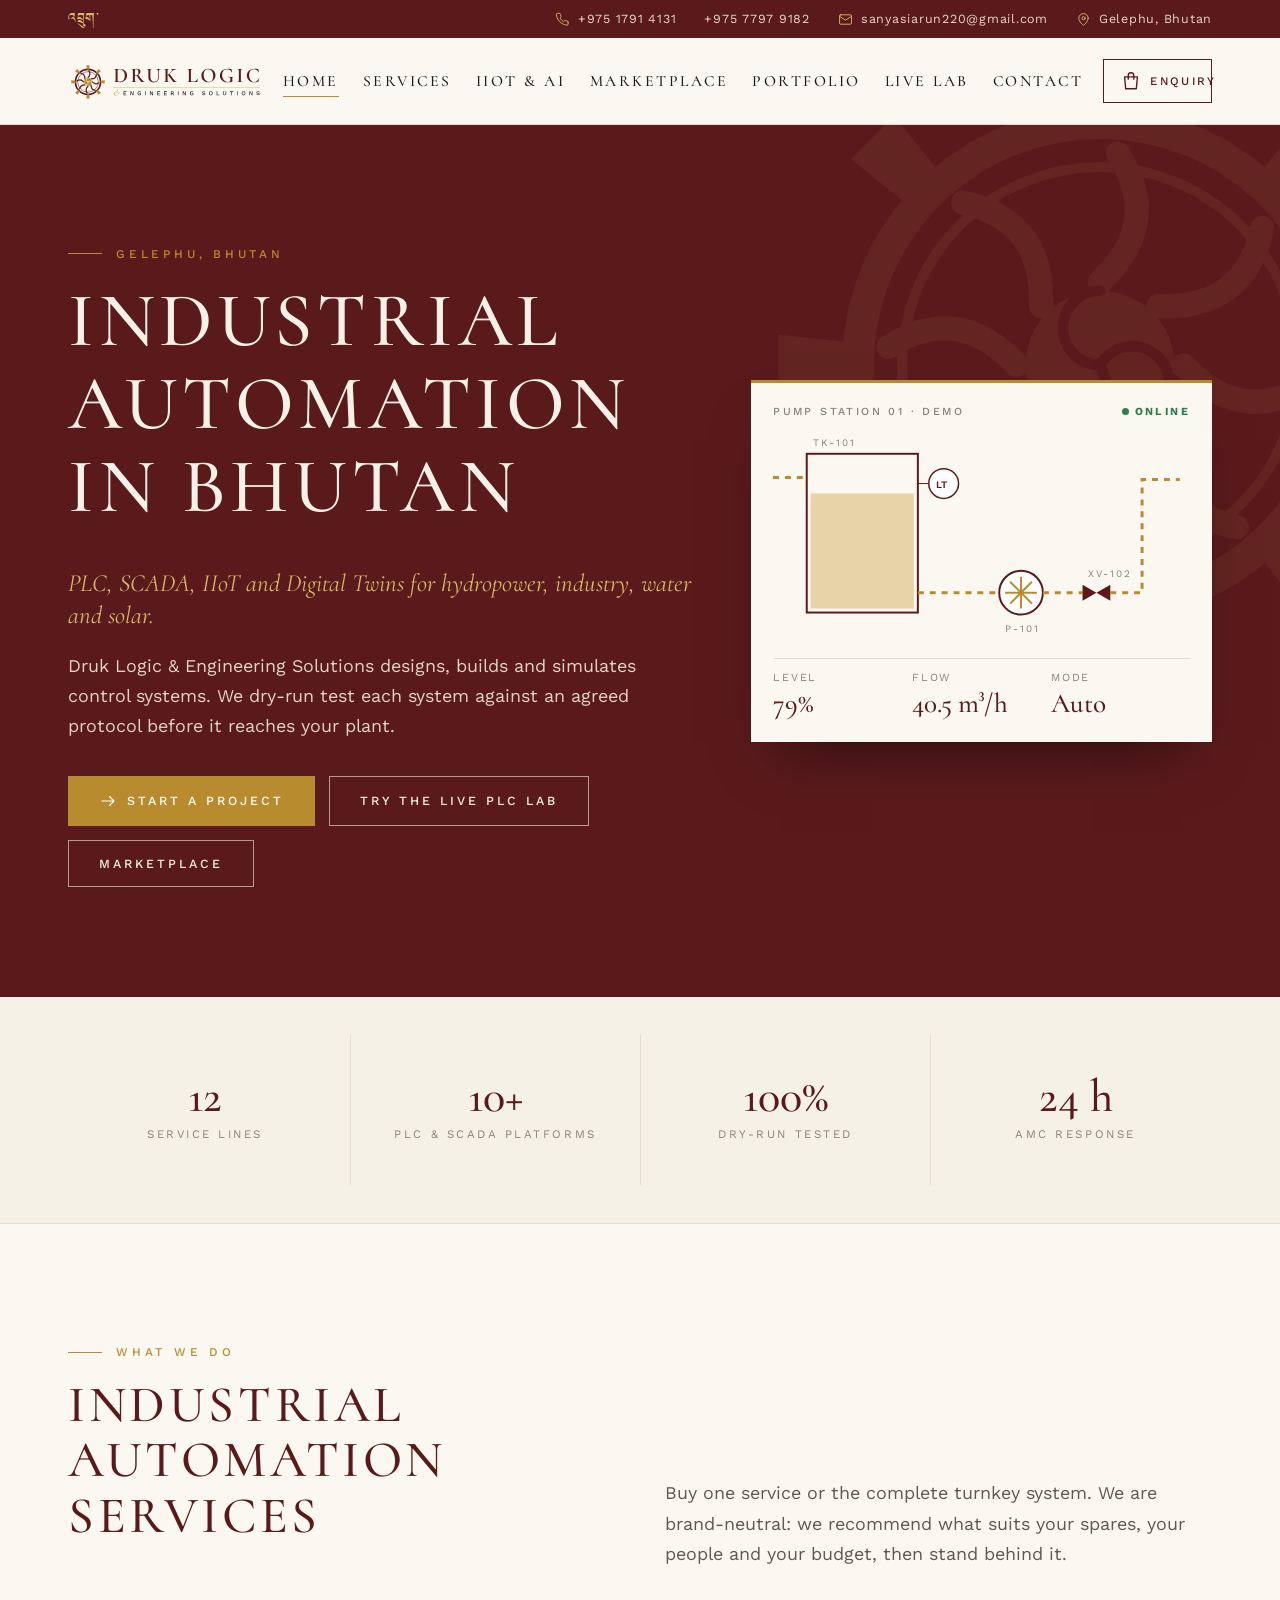
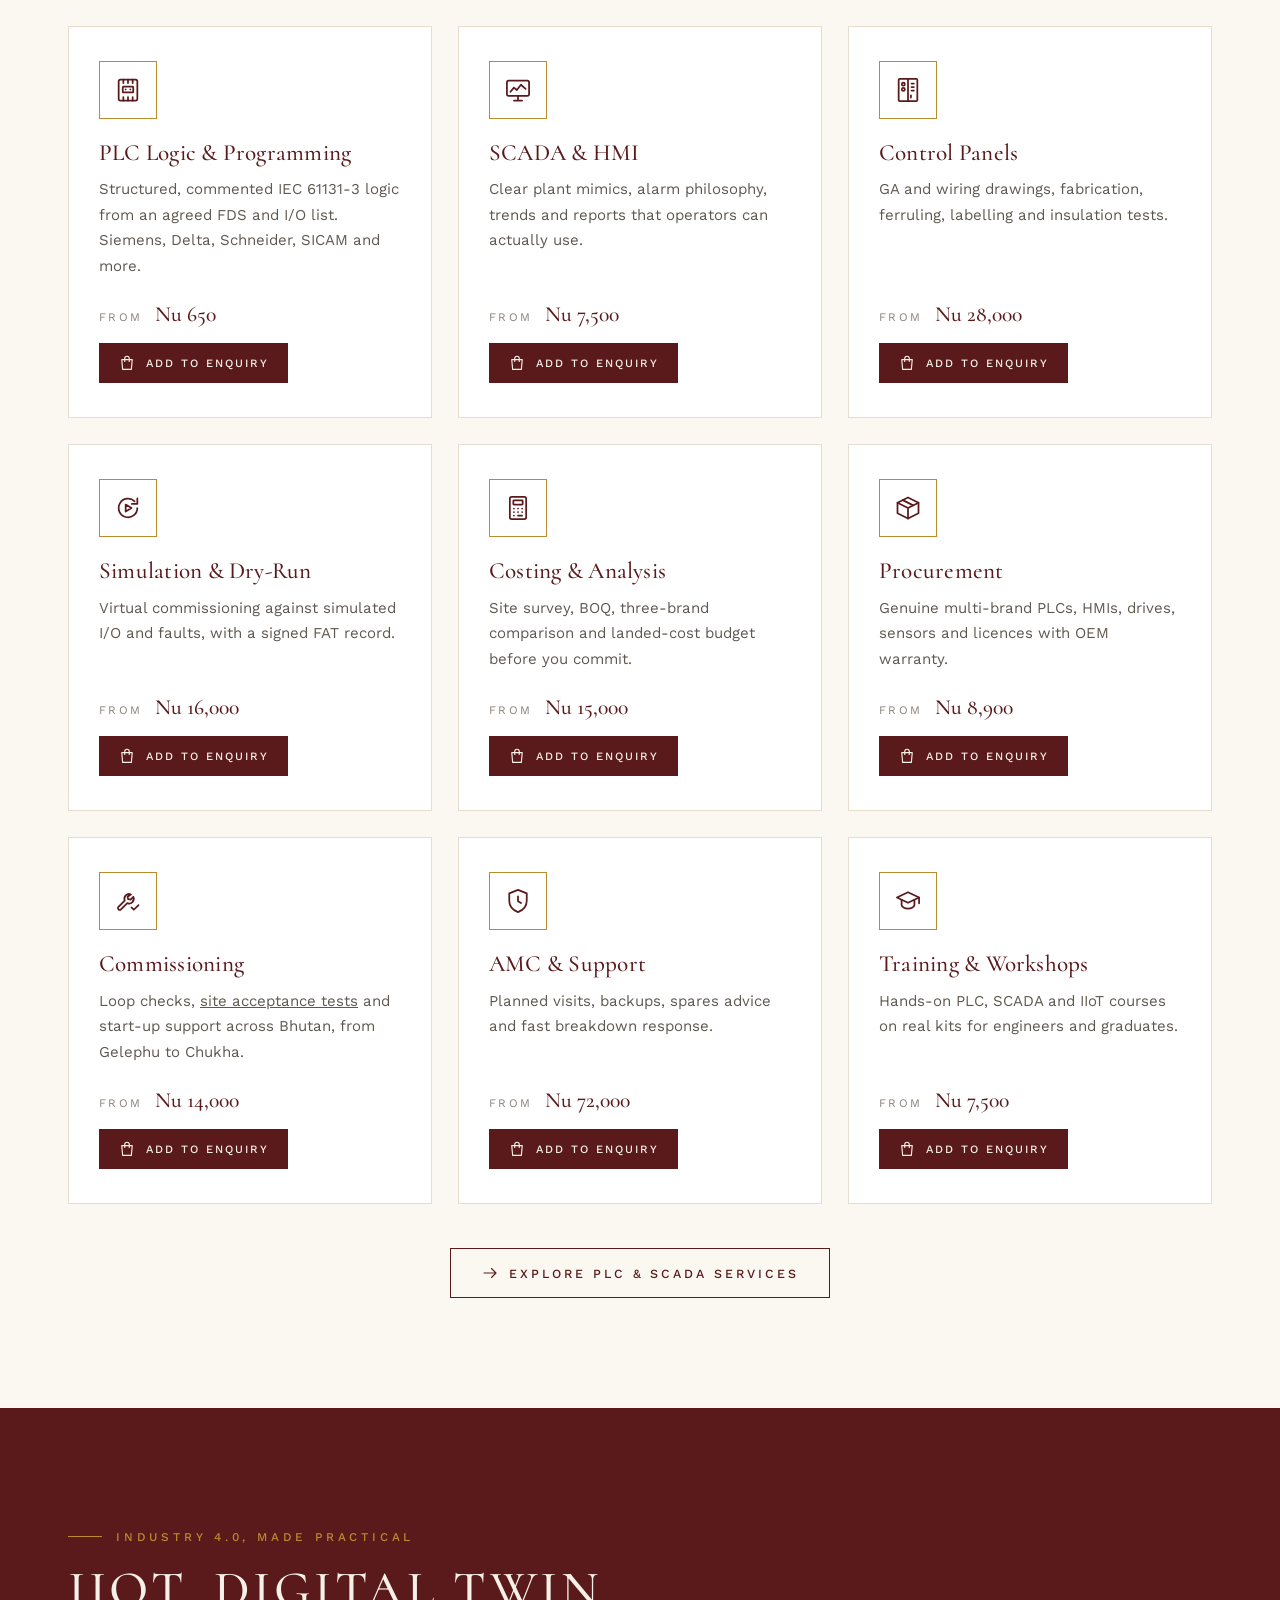
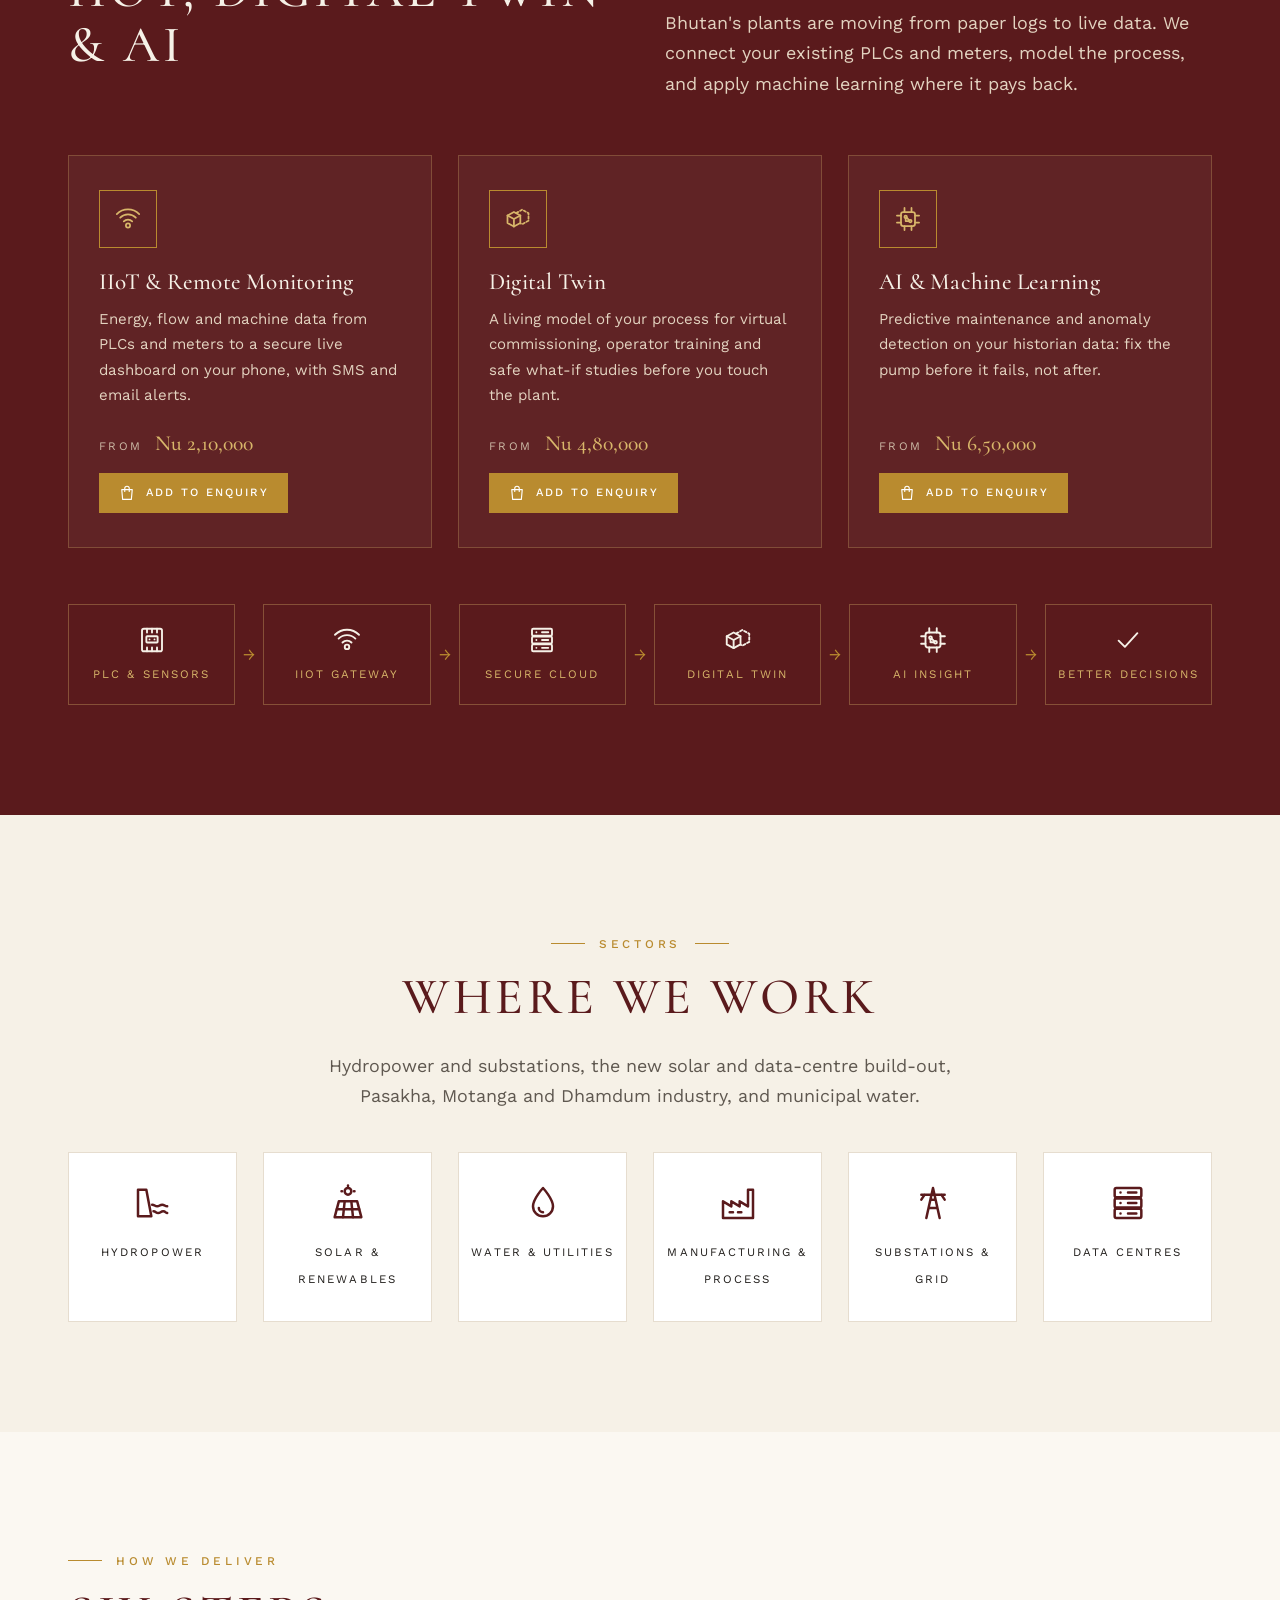
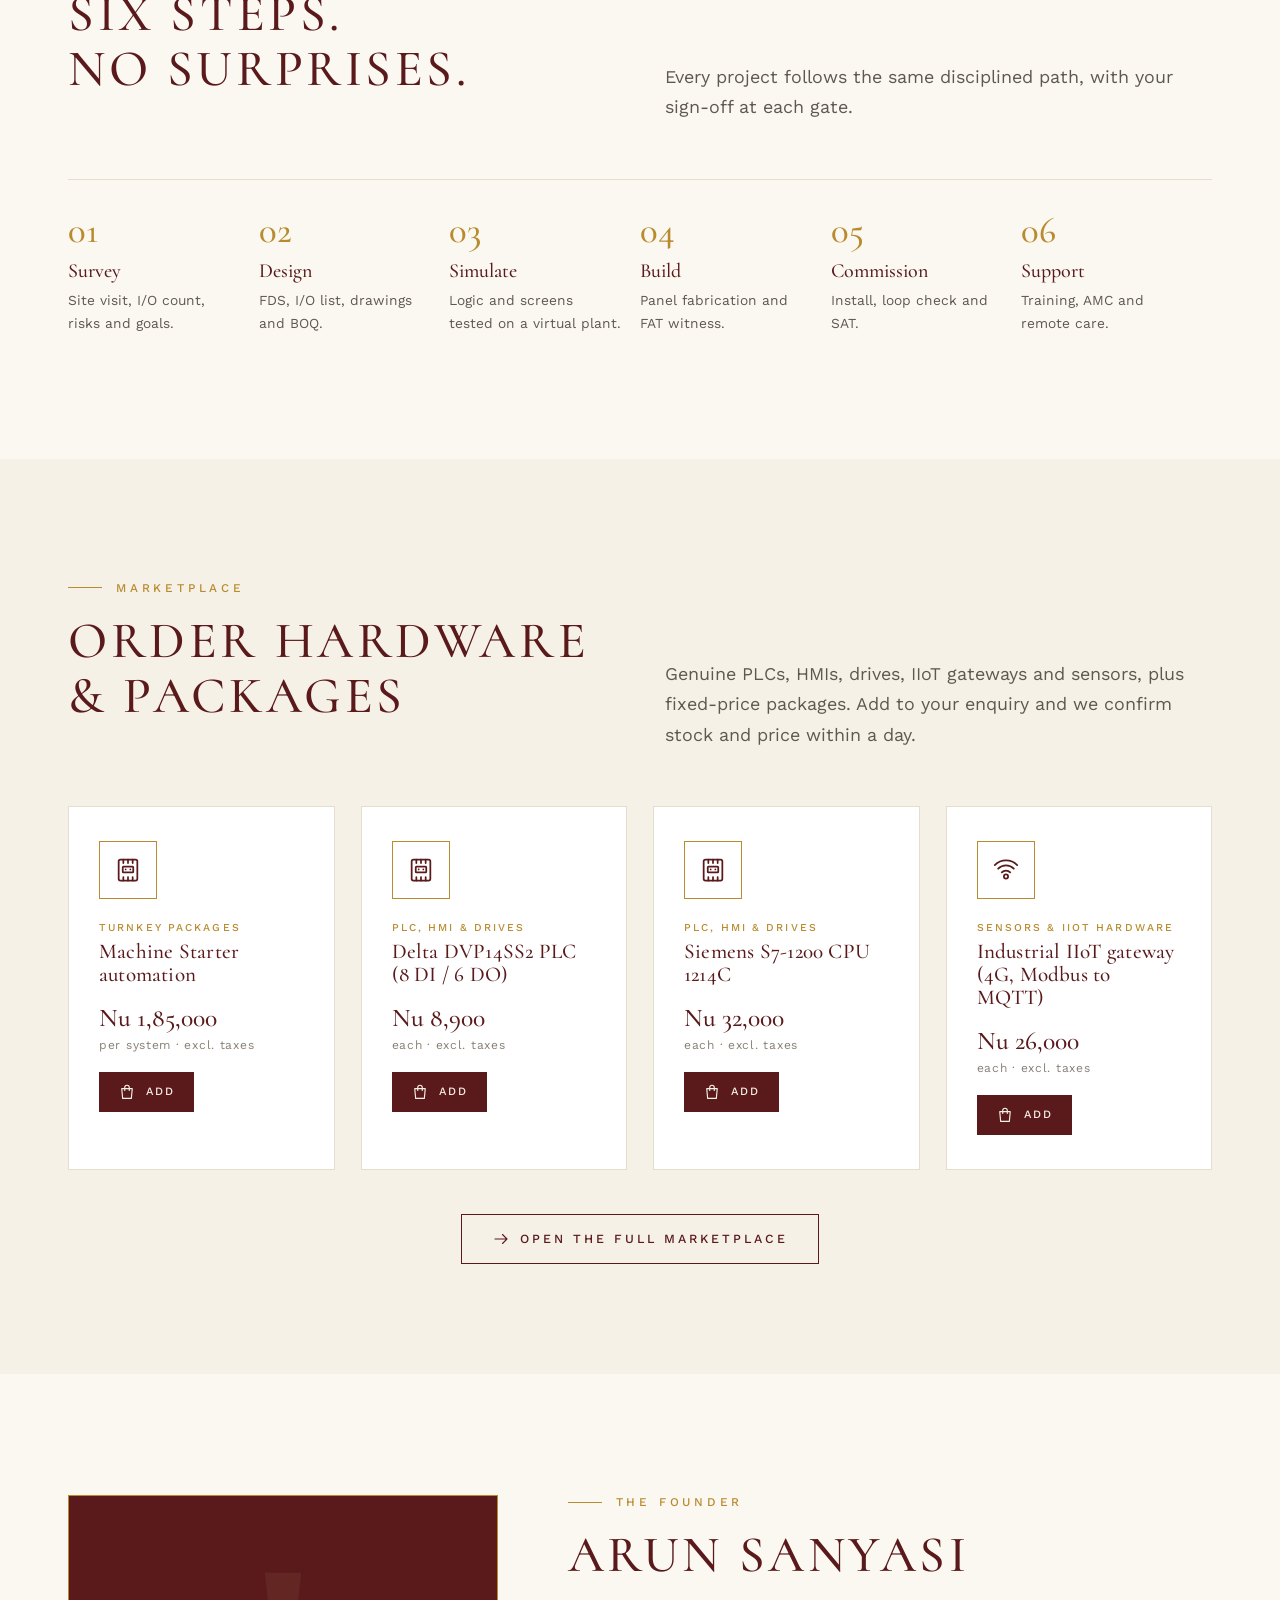
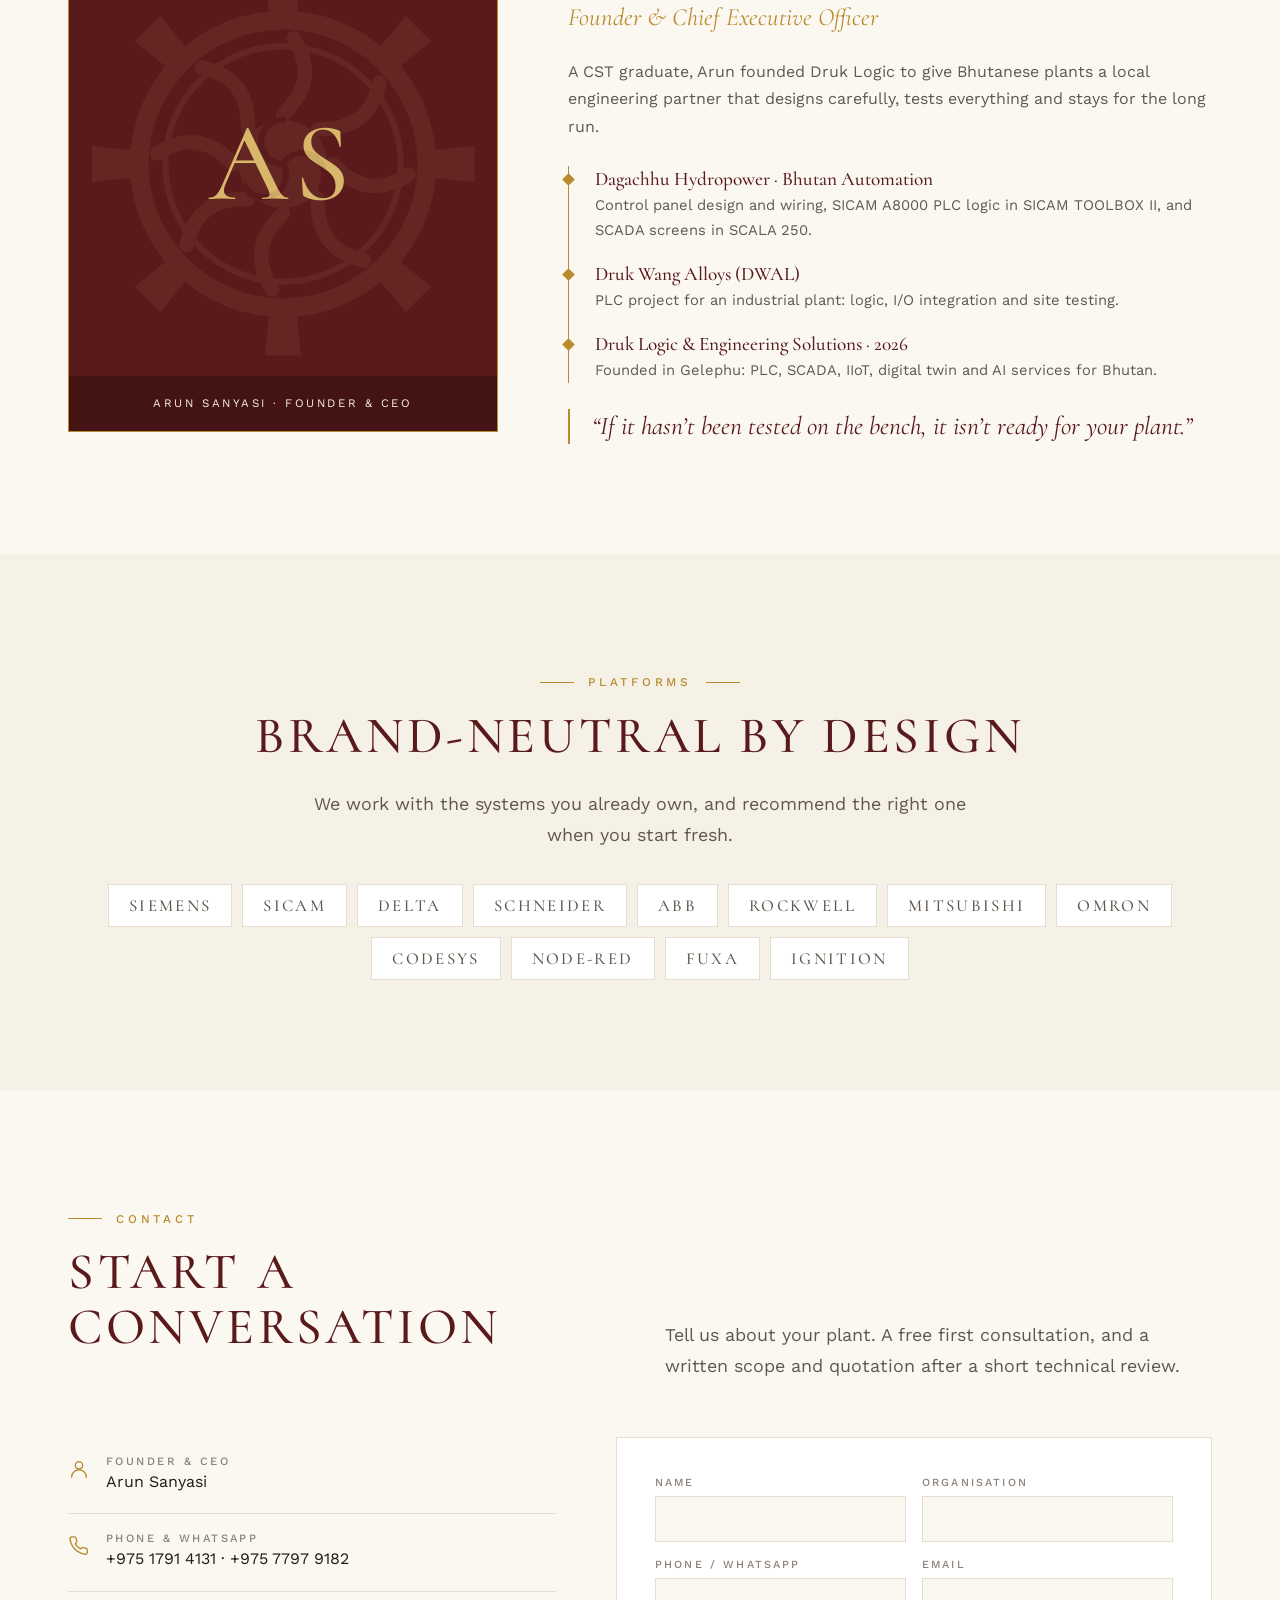
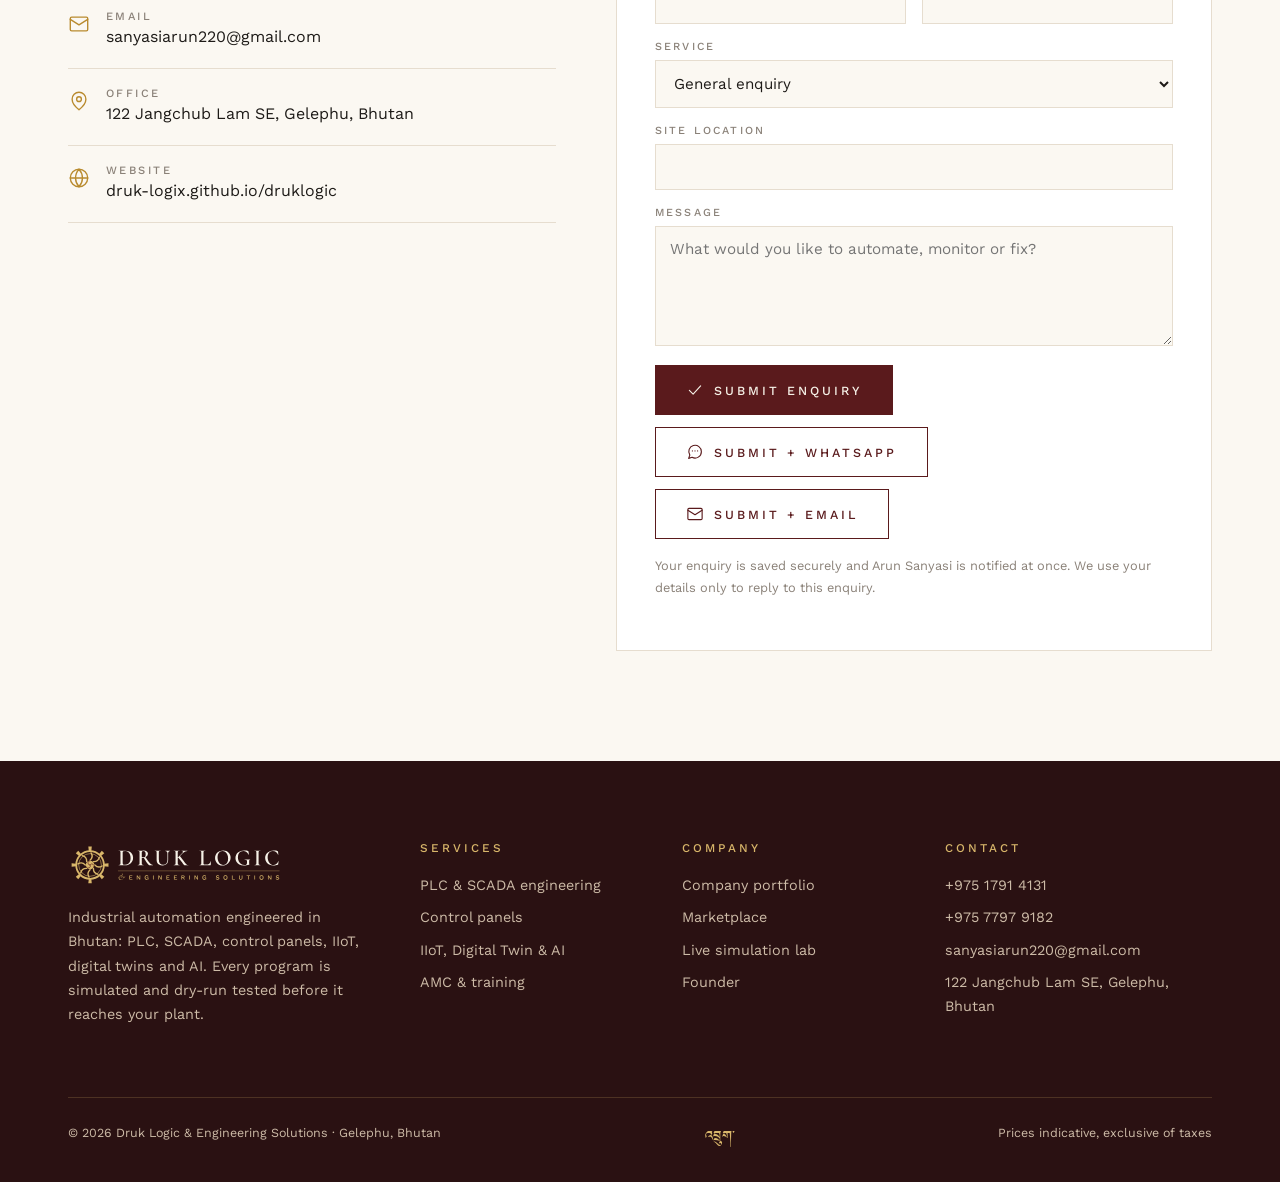
==== commit beaaf1e9: "Use CST graduate in the founder bio" ====
--- a/index.html
+++ b/index.html
@@ -101,7 +101,7 @@
 
 <section id="founder"><div class="wrap founder"><div class="portrait reveal"><img class="wheel" src="assets/img/wheel-gold.svg" alt="" loading="lazy" decoding="async"><div class="mono">AS</div><div class="cap">Arun Sanyasi  ·  Founder & CEO</div></div>
 <div><span class="kicker">The founder</span><h2>Arun Sanyasi</h2><p class="italic" style="margin-top:-8px">Founder & Chief Executive Officer</p>
-<p>A CST Instrumentation & Control Engineering graduate, Arun founded Druk Logic to give Bhutanese plants a local engineering partner that designs carefully, tests everything and stays for the long run.</p>
+<p>A CST graduate, Arun founded Druk Logic to give Bhutanese plants a local engineering partner that designs carefully, tests everything and stays for the long run.</p>
 <div class="timeline"><div><b>Dagachhu Hydropower  ·  Bhutan Automation</b><p>Control panel design and wiring, SICAM A8000 PLC logic in SICAM TOOLBOX II, and SCADA screens in SCALA 250.</p></div>
 <div><b>Druk Wang Alloys (DWAL)</b><p>PLC project for an industrial plant: logic, I/O integration and site testing.</p></div>
 <div><b>Druk Logic &amp; Engineering Solutions  ·  2026</b><p>Founded in Gelephu: PLC, SCADA, IIoT, digital twin and AI services for Bhutan.</p></div></div>
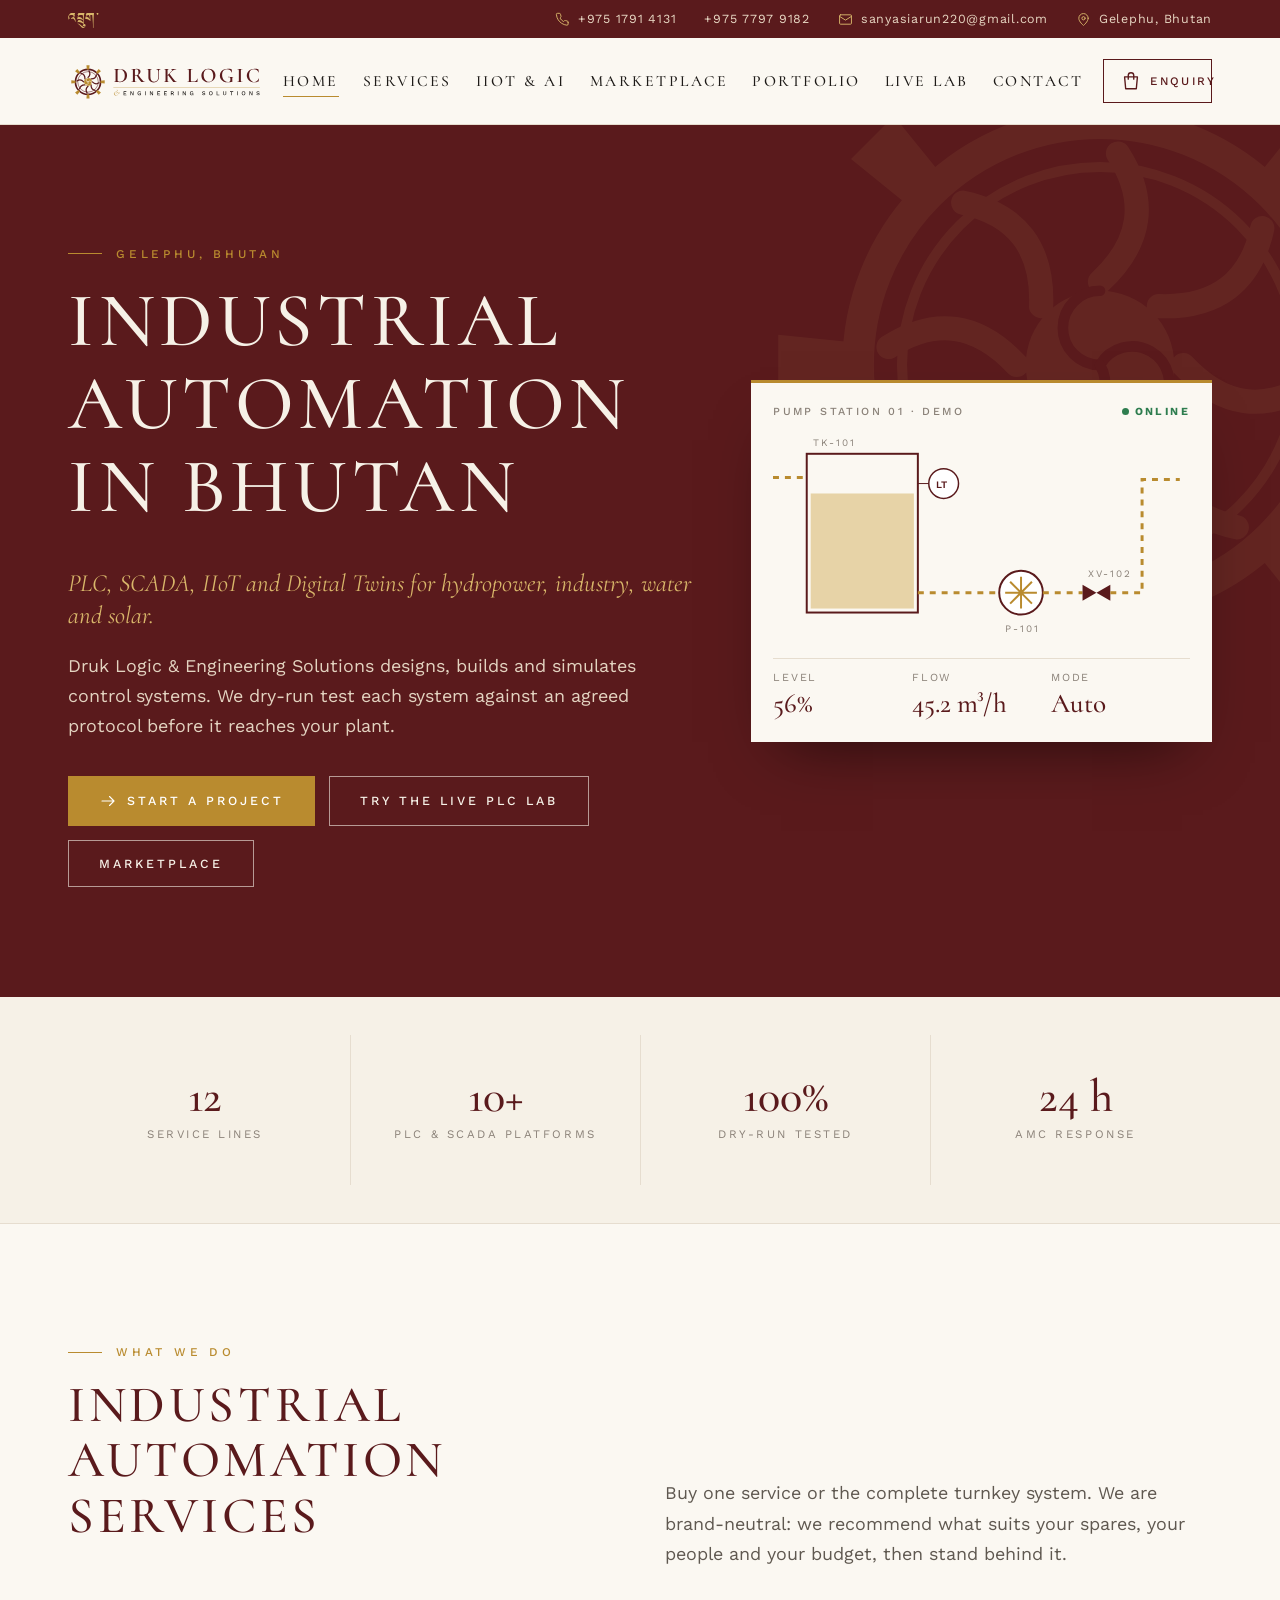
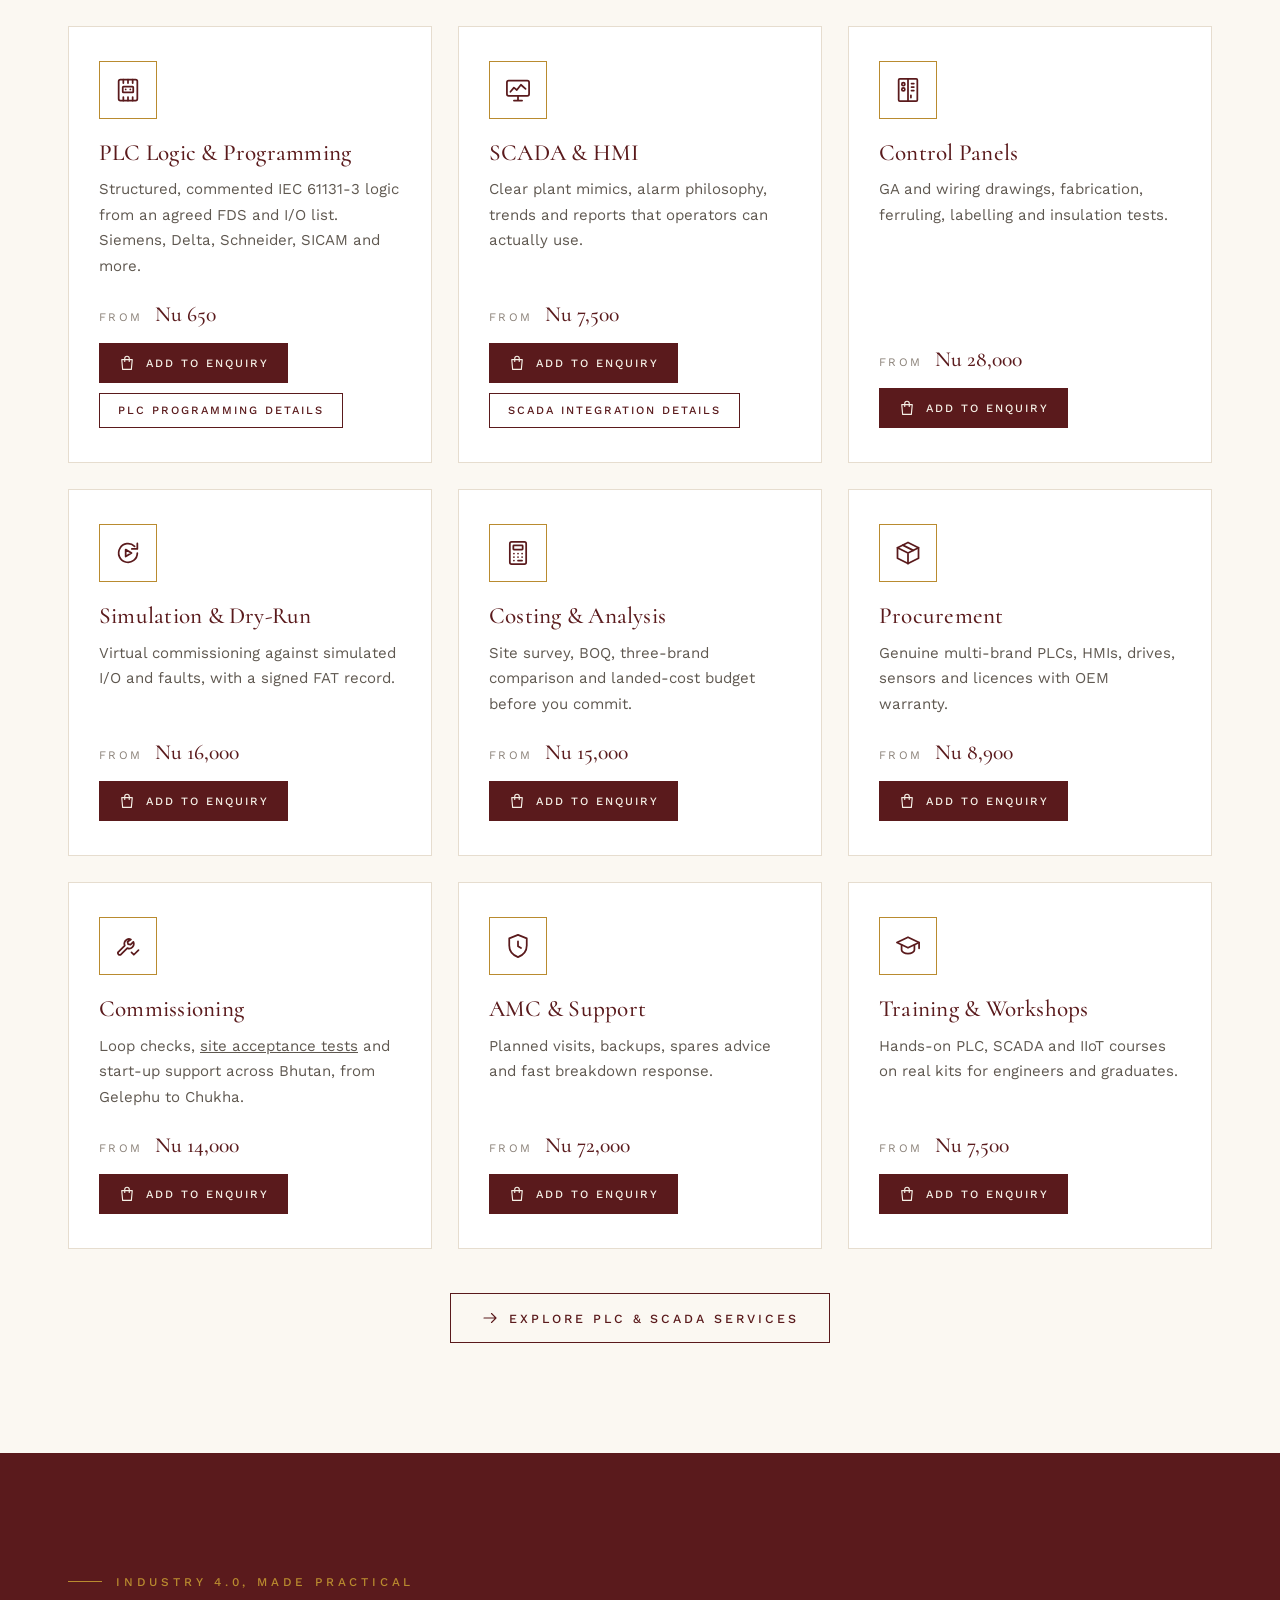
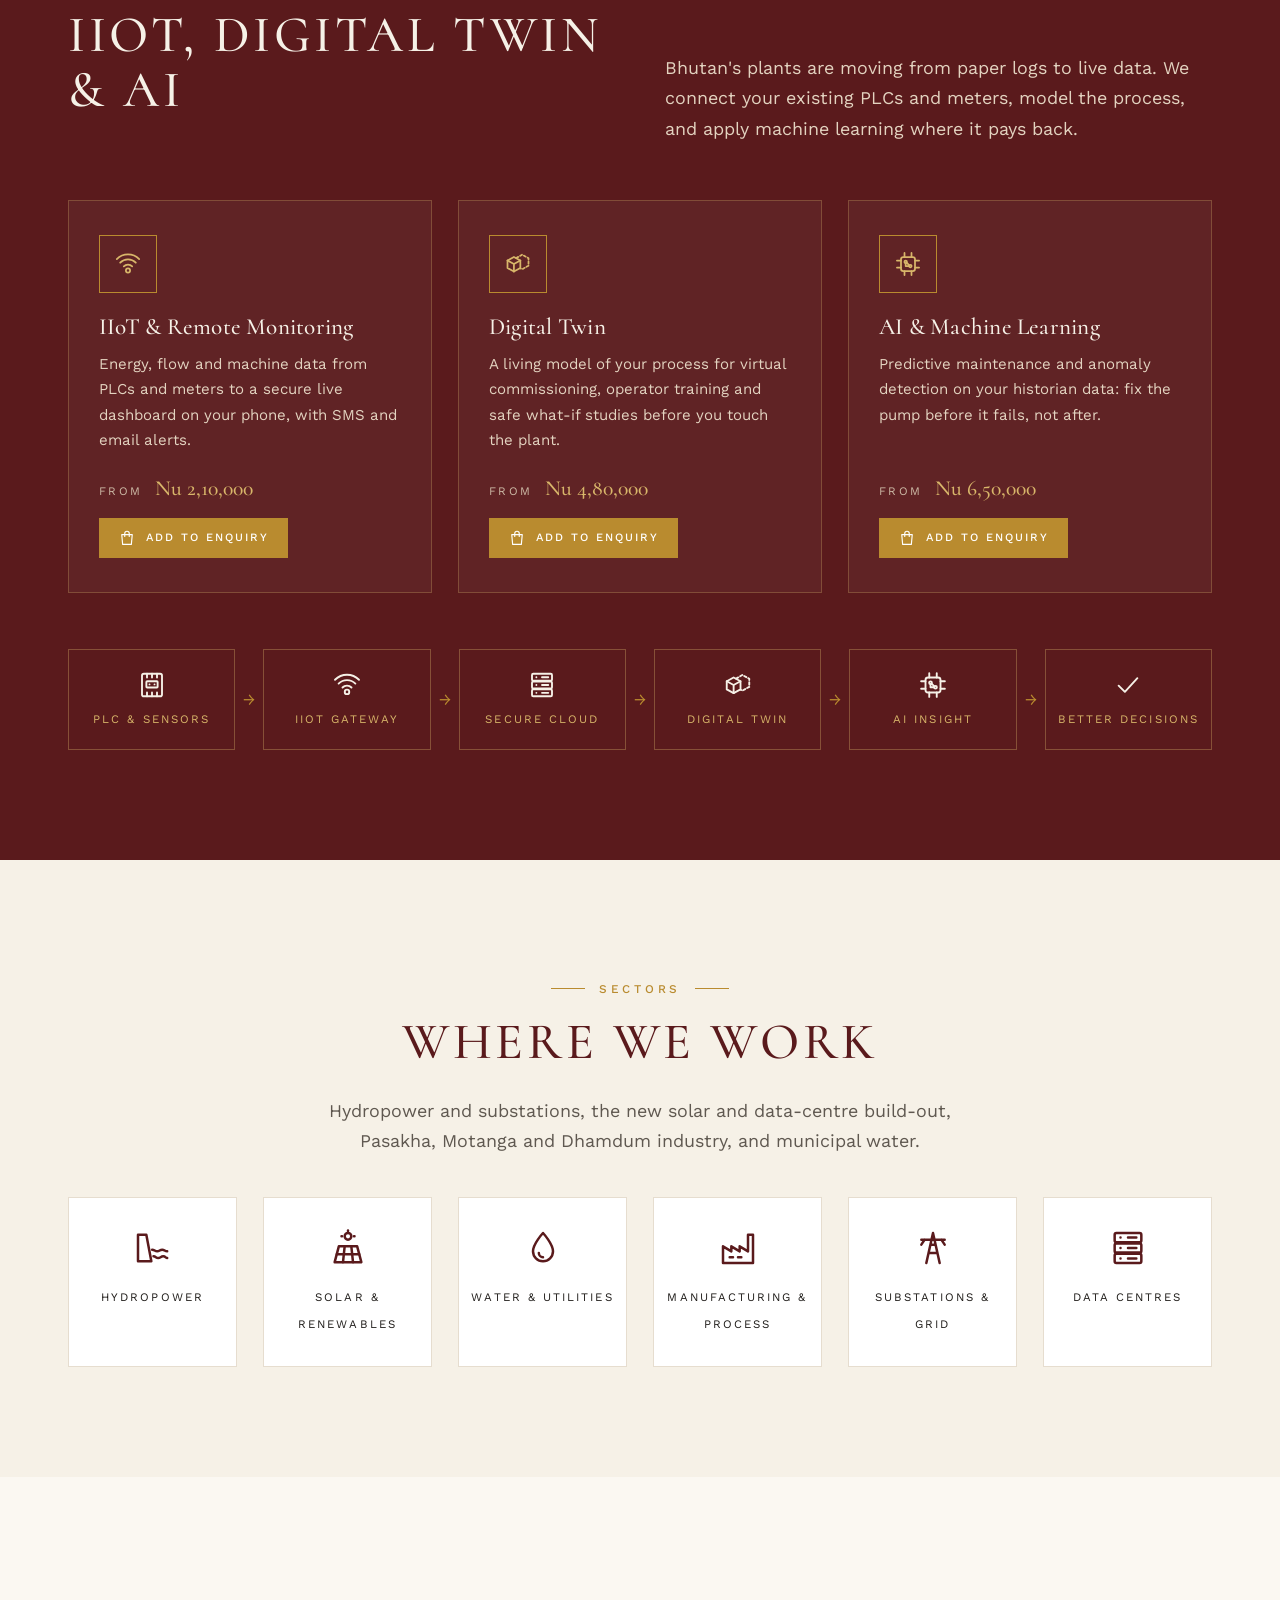
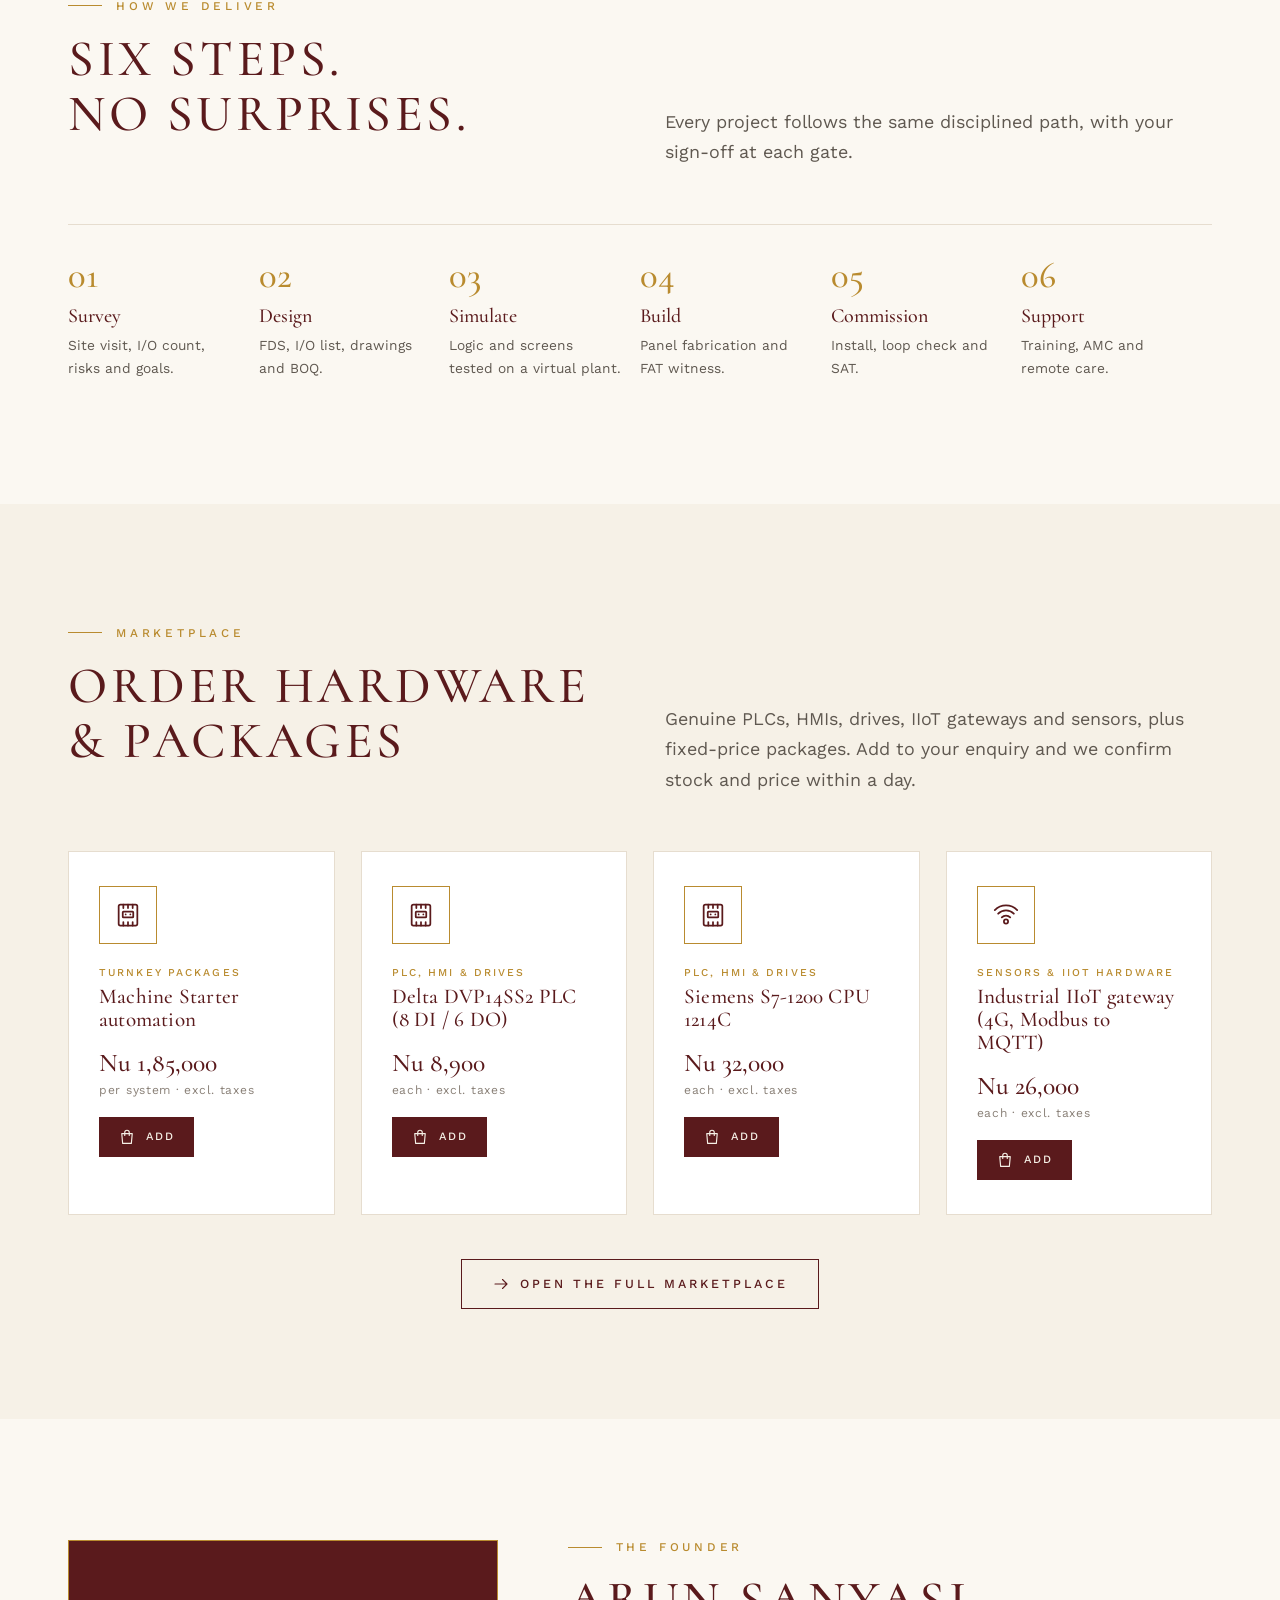
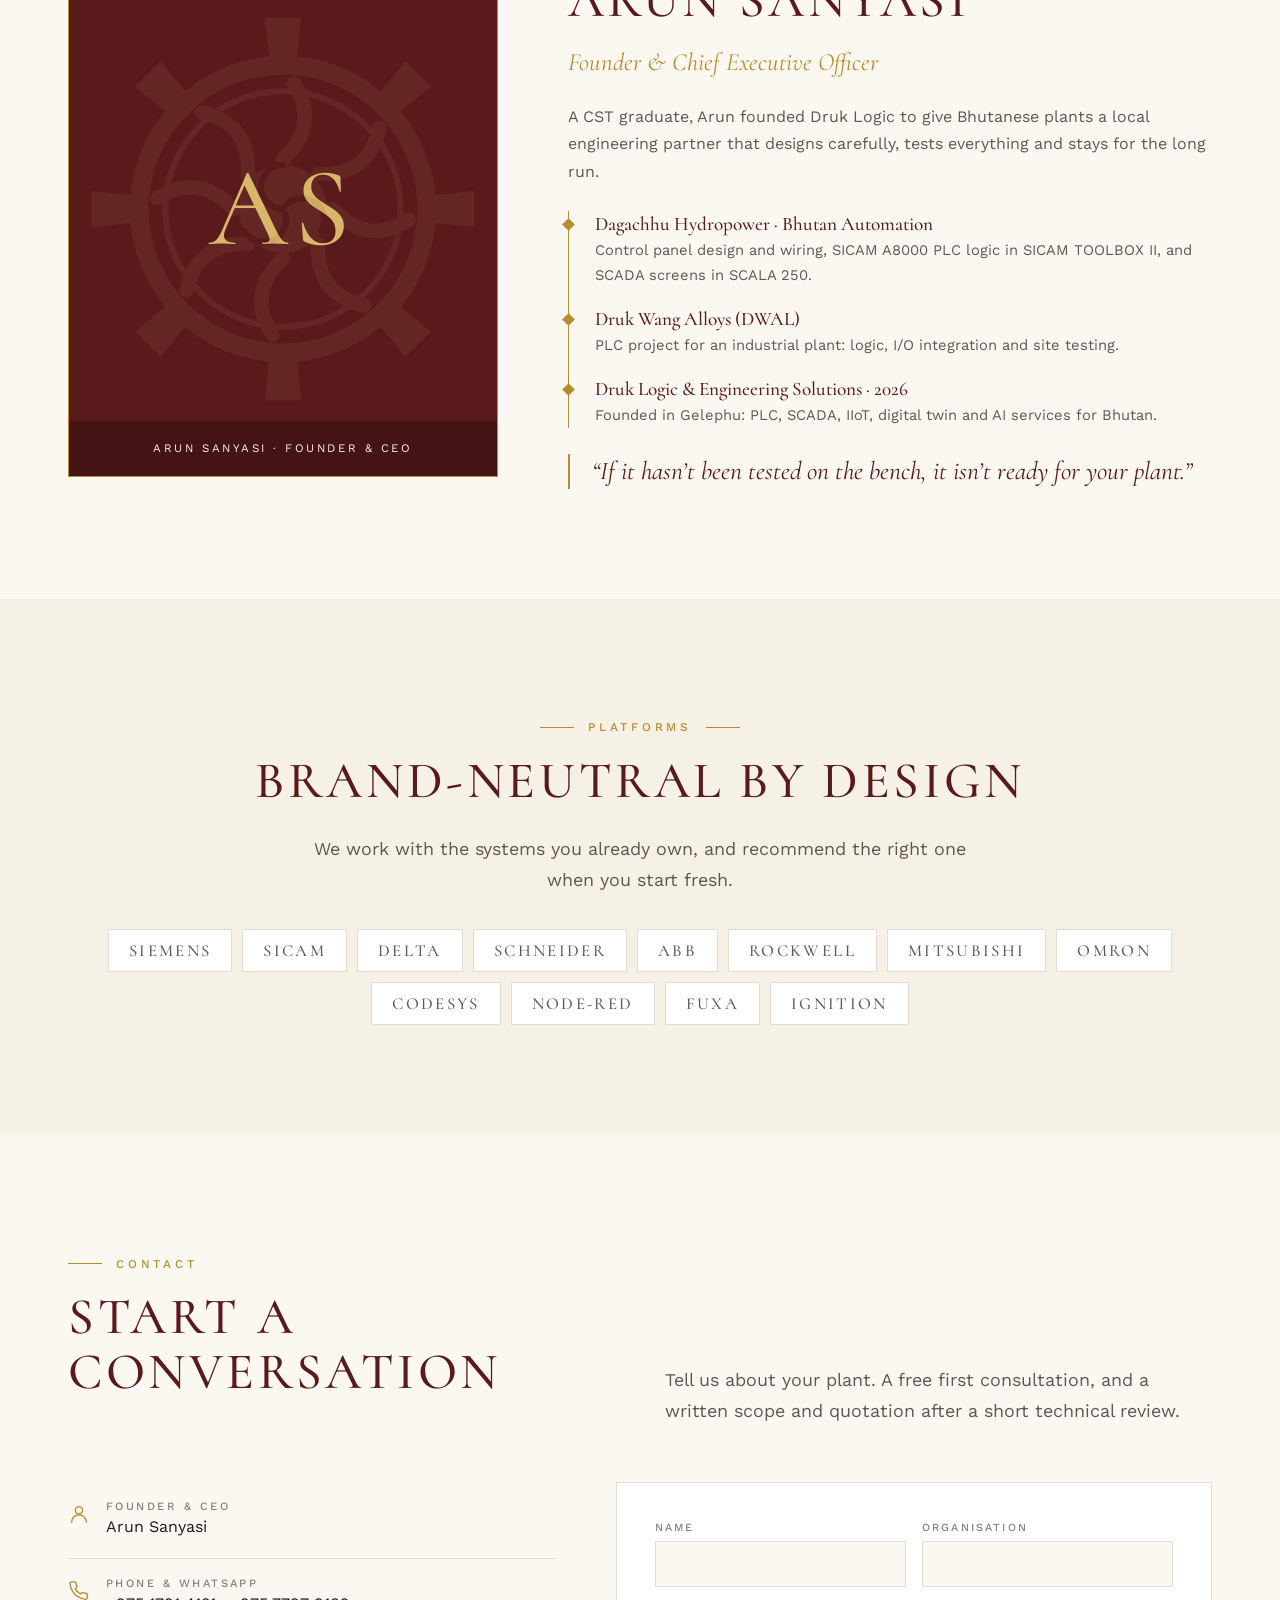
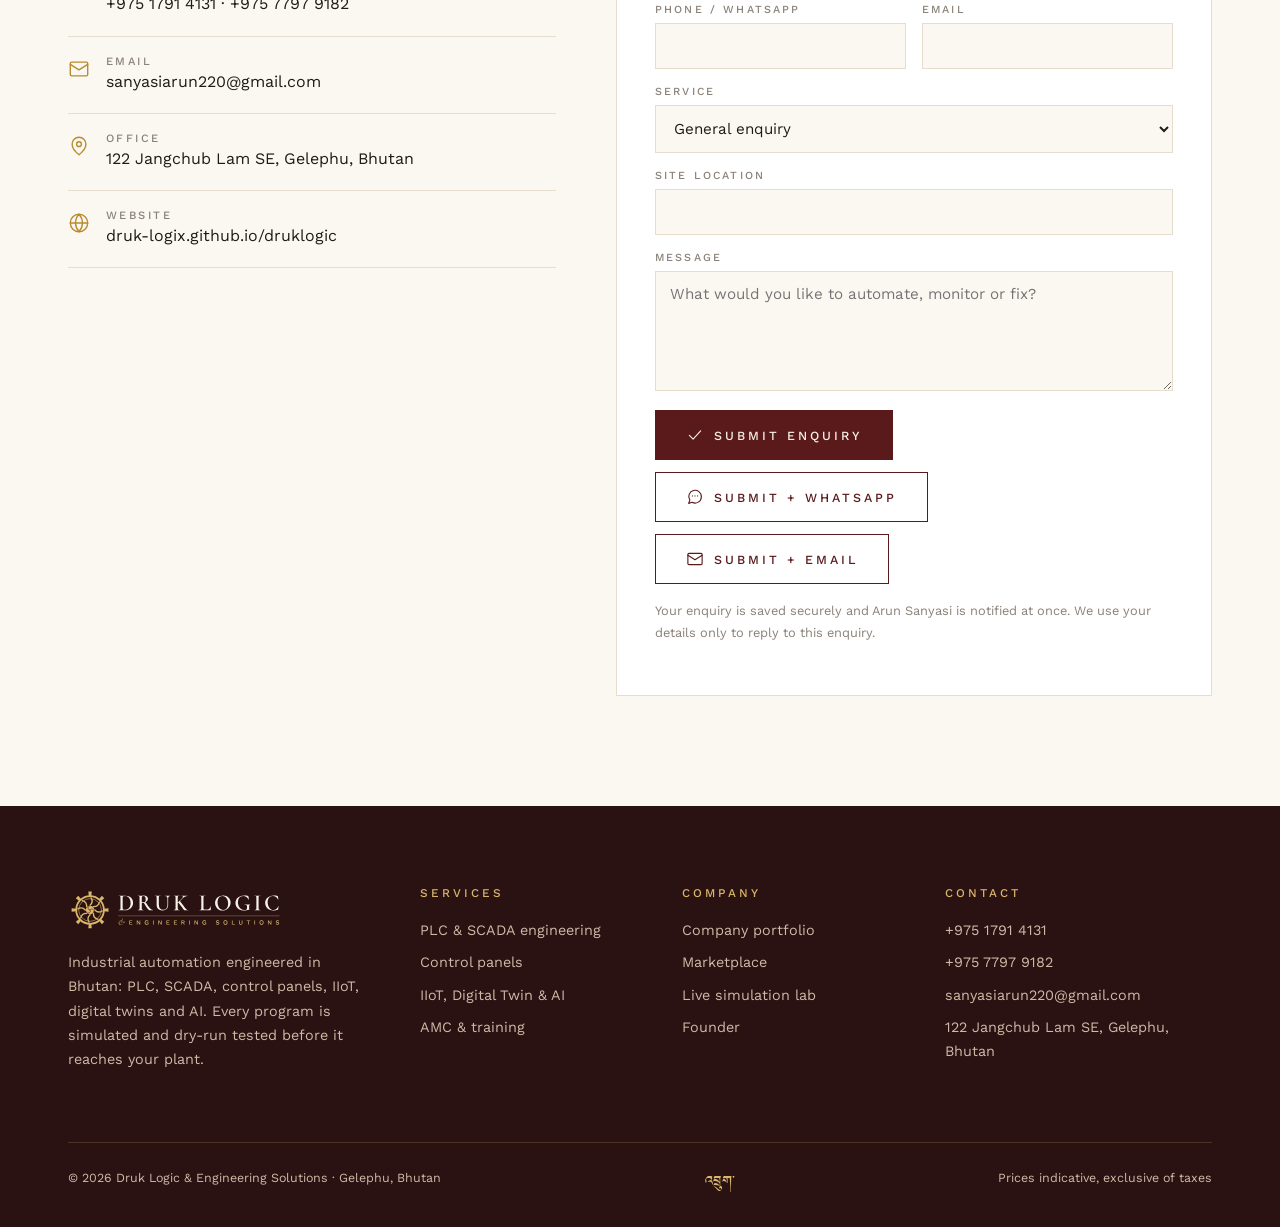
==== commit b0fb2093: "Add Bhutan PLC and SCADA service pages and Bing verification" ====
--- a/index.html
+++ b/index.html
@@ -1,12 +1,13 @@
 <!DOCTYPE html><html lang="en"><head><meta charset="utf-8"><meta name="viewport" content="width=device-width, initial-scale=1">
-<title>Industrial Automation in Bhutan | Druk Logic</title>
+<title>Druk Logic | Industrial Automation in Bhutan</title>
 <meta name="description" content="Druk Logic is an industrial automation company in Gelephu, Bhutan. We provide PLC programming, SCADA and HMI, control panels and commissioning.">
+<meta name="msvalidate.01" content="DFF799B4400E999B44B35916438662C5">
 <meta name="google-site-verification" content="0qBkrU2nV85uoVWOhgmDB_zvfoVJ2s7-oDmIPIPQcx8">
 <link rel="canonical" href="https://druk-logix.github.io/druklogic/">
 <link rel="describedby" href="llms.txt">
 <meta property="og:type" content="website">
 <meta property="og:site_name" content="Druk Logic &amp; Engineering Solutions">
-<meta property="og:title" content="Industrial Automation in Bhutan | Druk Logic">
+<meta property="og:title" content="Druk Logic | Industrial Automation in Bhutan">
 <meta property="og:description" content="Druk Logic is an industrial automation company in Gelephu, Bhutan. We provide PLC programming, SCADA and HMI, control panels and commissioning.">
 <meta property="og:url" content="https://druk-logix.github.io/druklogic/">
 <meta property="og:image" content="https://druk-logix.github.io/druklogic/assets/img/share.png">
@@ -65,8 +66,8 @@
 <section id="services"><div class="wrap"><div class="head"><div><span class="kicker">What we do</span><h2>Industrial automation services</h2></div>
 <p class="lead">Buy one service or the complete turnkey system. We are brand-neutral: we recommend what suits your spares, your people and your budget, then stand behind it.</p></div>
 <div class="grid g3"><article class="card reveal"><div class="ic"><i data-i="plc" class="ico"></i></div><h3>PLC Logic & Programming</h3><p>Structured, commented IEC 61131-3 logic from an agreed FDS and I/O list. Siemens, Delta, Schneider, SICAM and more.</p>
-<div class="from">From <b data-price="E04"></b></div><div class="acts"><button class="btn sm" data-add="E04"><i data-i="bag" class="ico"></i> Add to enquiry</button></div></article><article class="card reveal"><div class="ic"><i data-i="scada" class="ico"></i></div><h3>SCADA & HMI</h3><p>Clear plant mimics, alarm philosophy, trends and reports that operators can actually use.</p>
-<div class="from">From <b data-price="E06"></b></div><div class="acts"><button class="btn sm" data-add="E06"><i data-i="bag" class="ico"></i> Add to enquiry</button></div></article><article class="card reveal"><div class="ic"><i data-i="panel" class="ico"></i></div><h3>Control Panels</h3><p>GA and wiring drawings, fabrication, ferruling, labelling and insulation tests.</p>
+<div class="from">From <b data-price="E04"></b></div><div class="acts"><button class="btn sm" data-add="E04"><i data-i="bag" class="ico"></i> Add to enquiry</button><a class="btn sm line" href="plc-programming-bhutan.html">PLC programming details</a></div></article><article class="card reveal"><div class="ic"><i data-i="scada" class="ico"></i></div><h3>SCADA & HMI</h3><p>Clear plant mimics, alarm philosophy, trends and reports that operators can actually use.</p>
+<div class="from">From <b data-price="E06"></b></div><div class="acts"><button class="btn sm" data-add="E06"><i data-i="bag" class="ico"></i> Add to enquiry</button><a class="btn sm line" href="scada-integration-bhutan.html">SCADA integration details</a></div></article><article class="card reveal"><div class="ic"><i data-i="panel" class="ico"></i></div><h3>Control Panels</h3><p>GA and wiring drawings, fabrication, ferruling, labelling and insulation tests.</p>
 <div class="from">From <b data-price="E07"></b></div><div class="acts"><button class="btn sm" data-add="E07"><i data-i="bag" class="ico"></i> Add to enquiry</button></div></article><article class="card reveal"><div class="ic"><i data-i="simulation" class="ico"></i></div><h3>Simulation & Dry-Run</h3><p>Virtual commissioning against simulated I/O and faults, with a signed FAT record.</p>
 <div class="from">From <b data-price="E09"></b></div><div class="acts"><button class="btn sm" data-add="E09"><i data-i="bag" class="ico"></i> Add to enquiry</button></div></article><article class="card reveal"><div class="ic"><i data-i="costing" class="ico"></i></div><h3>Costing & Analysis</h3><p>Site survey, BOQ, three-brand comparison and landed-cost budget before you commit.</p>
 <div class="from">From <b data-price="E03"></b></div><div class="acts"><button class="btn sm" data-add="E03"><i data-i="bag" class="ico"></i> Add to enquiry</button></div></article><article class="card reveal"><div class="ic"><i data-i="procurement" class="ico"></i></div><h3>Procurement</h3><p>Genuine multi-brand PLCs, HMIs, drives, sensors and licences with OEM warranty.</p>
